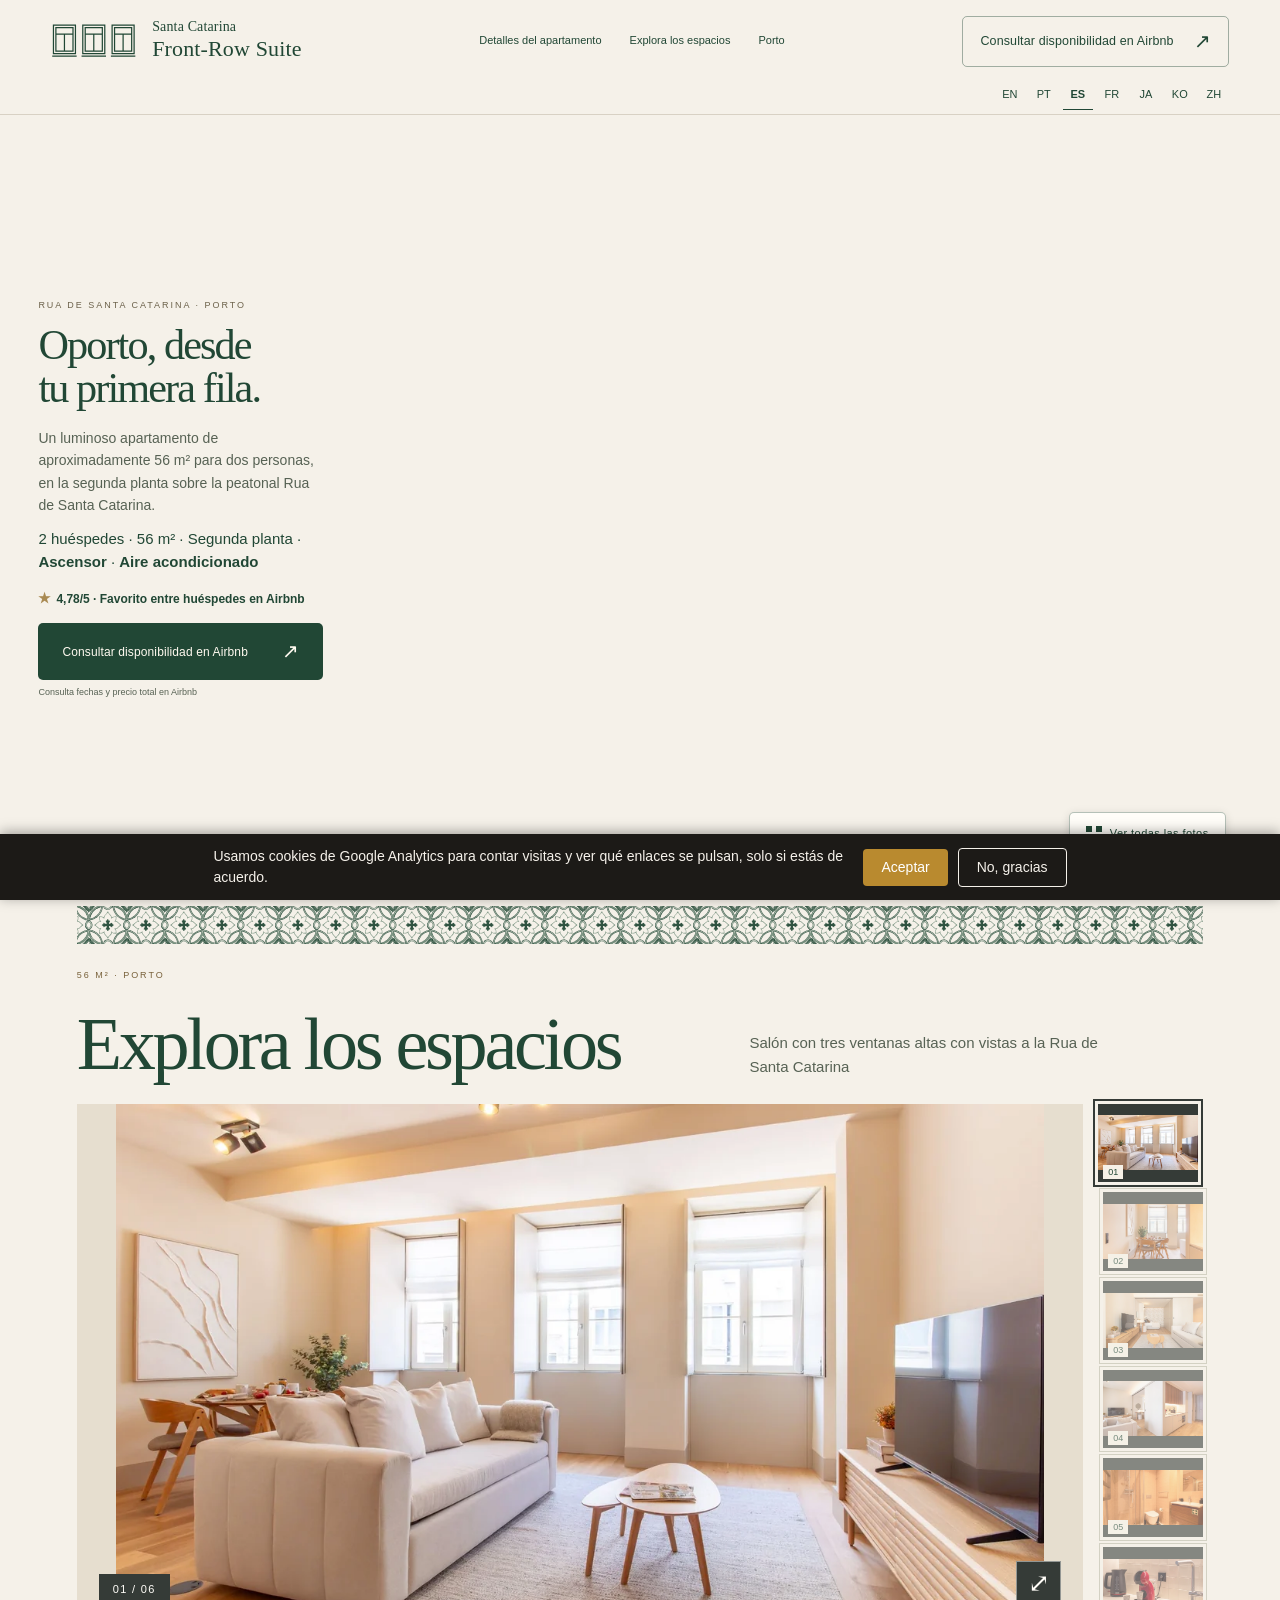
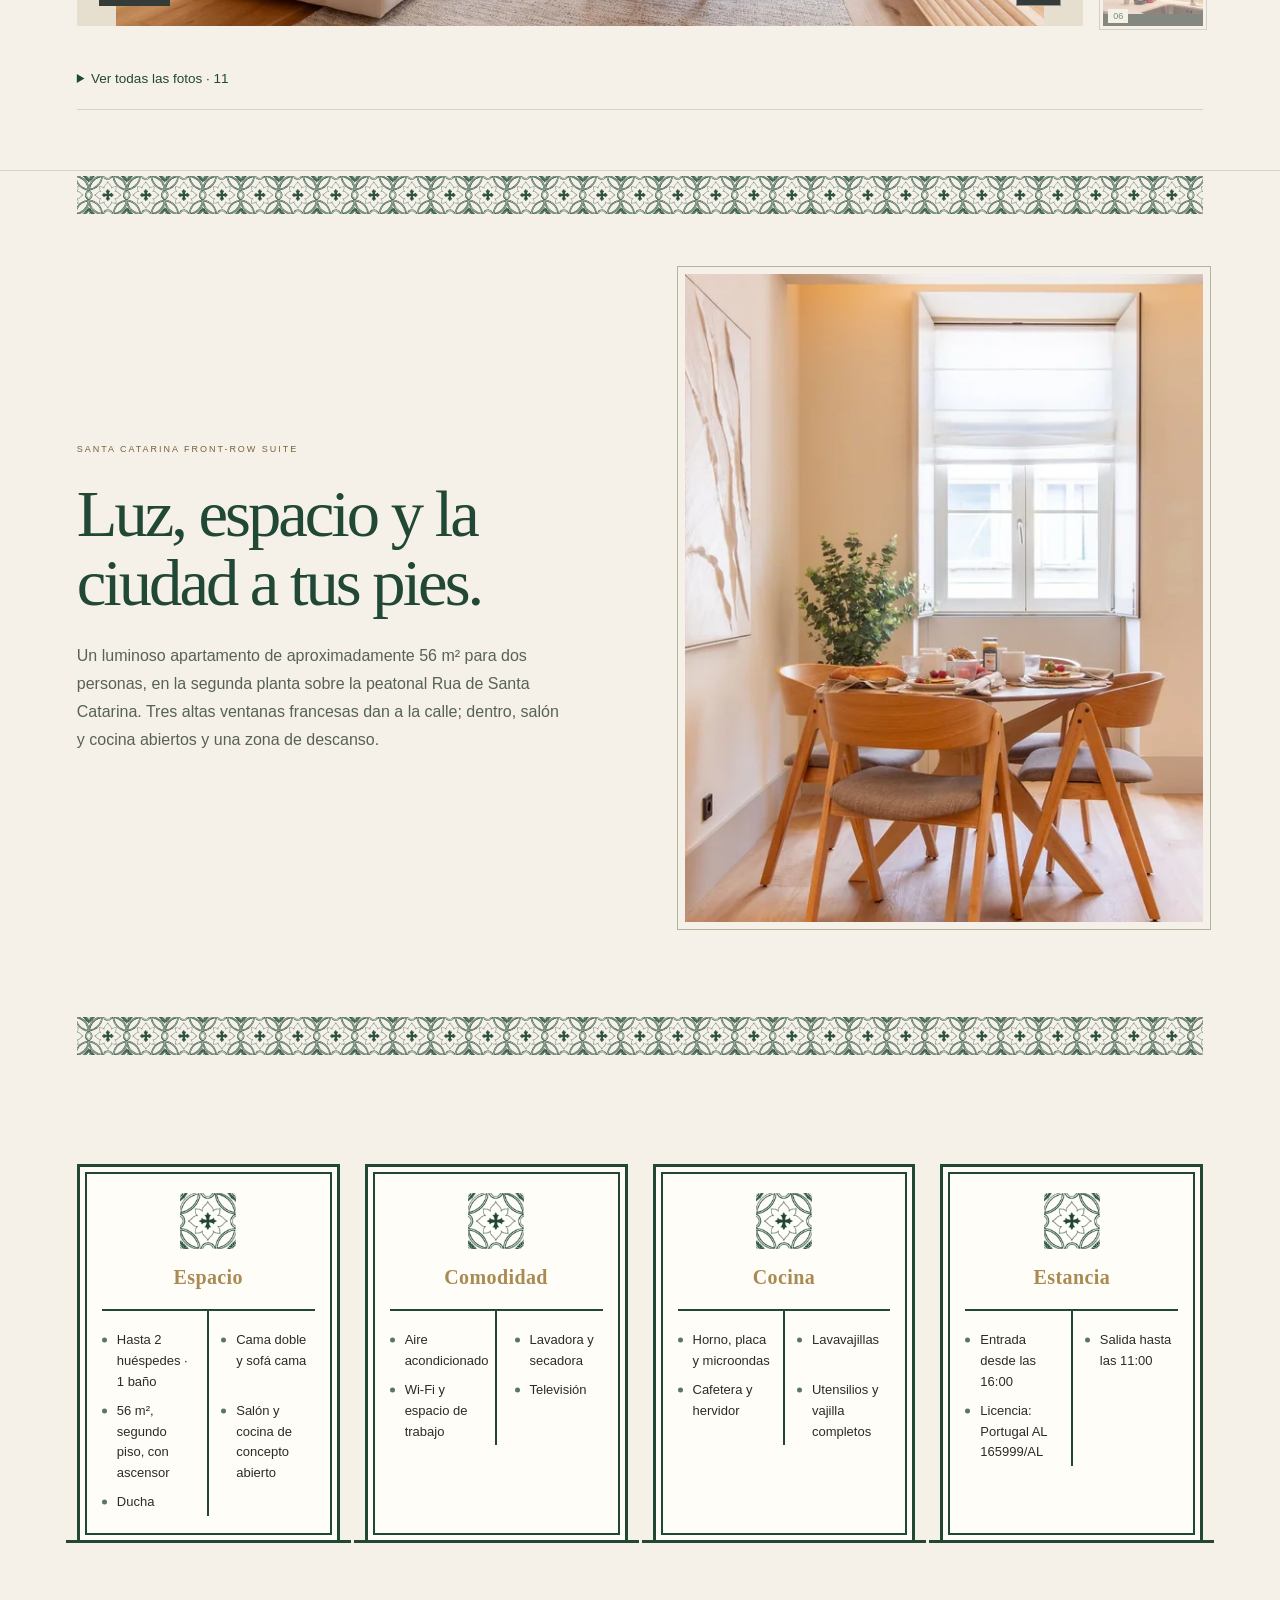
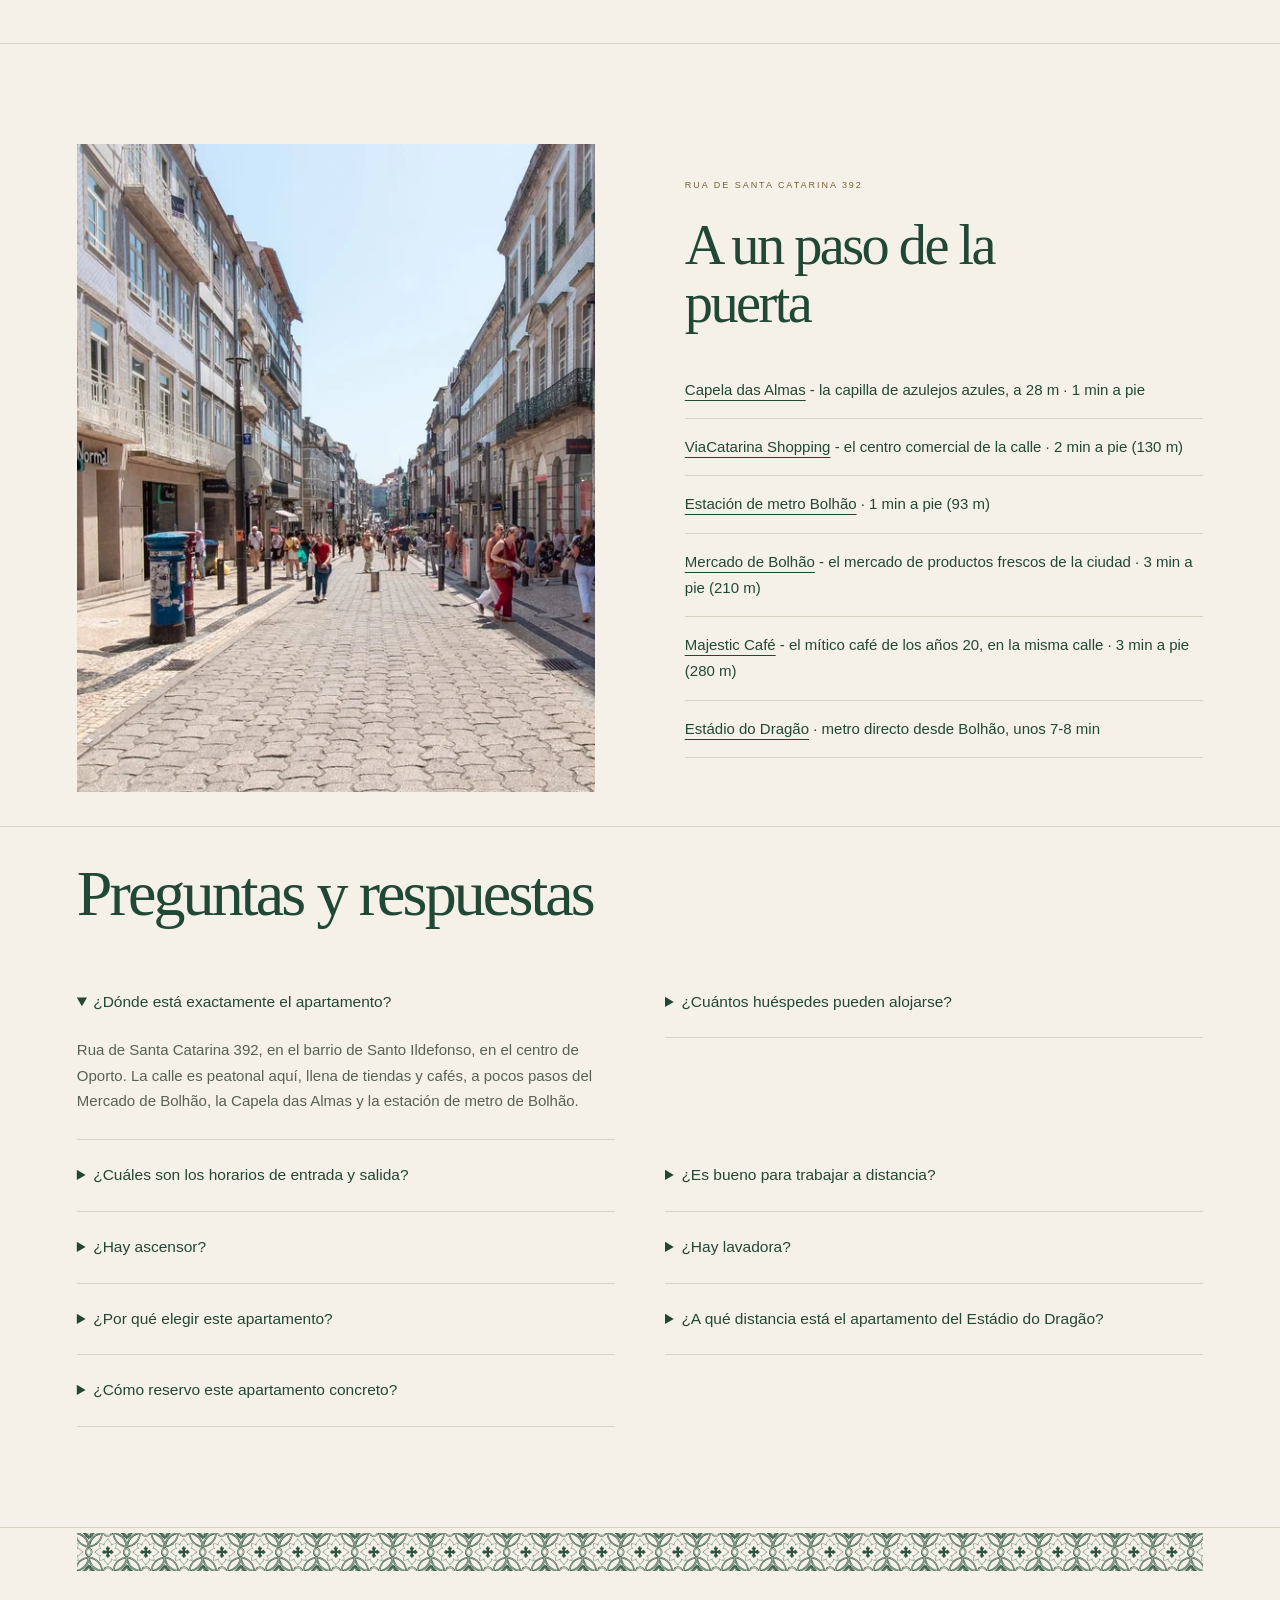
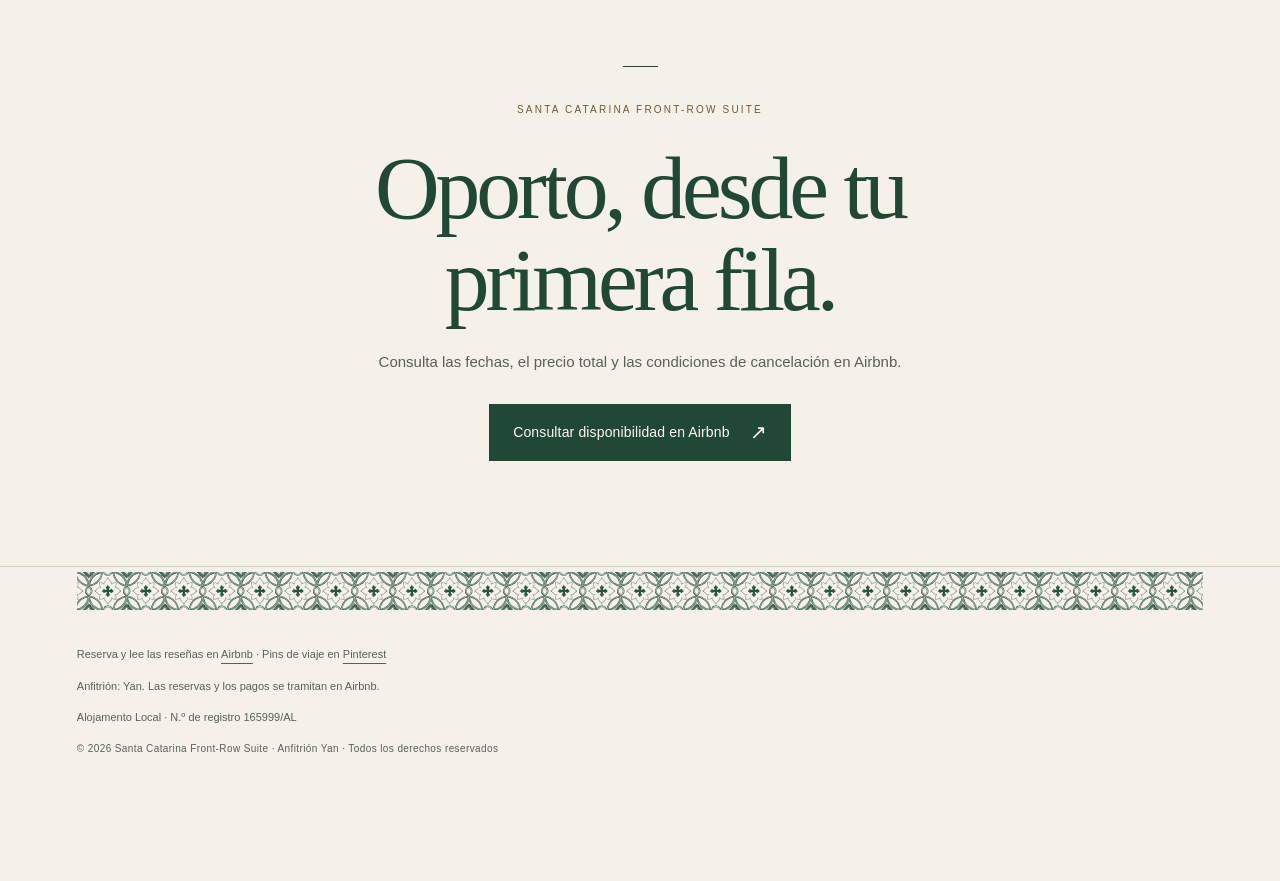
==== es/index.html @ 86abb348 "Update index.html" ====
<!DOCTYPE html>

<html lang="es">
<head>
<script src="/assets/consent-ga.js" defer></script>
<meta charset="utf-8"/>
<meta content="width=device-width, initial-scale=1" name="viewport"/>
<title>Santa Catarina Front-Row Suite | Apartamento en Rua de Santa Catarina, Oporto</title>
<meta content="Luminoso apartamento de 56 m² en plena Rua de Santa Catarina, la calle comercial peatonal de Oporto. 2 huéspedes, 1 cama doble, 1 baño, ascensor, lavadora y secadora, wifi, espacio de trabajo. Licencia AL 165999/AL. Reserva en Airbnb." name="description"/>
<link href="https://frontrowporto.com/es/" rel="canonical"/>
<link href="https://frontrowporto.com/" hreflang="en" rel="alternate"/>
<link href="https://frontrowporto.com/pt/" hreflang="pt" rel="alternate"/>
<link href="https://frontrowporto.com/ja/" hreflang="ja" rel="alternate"/>
<link href="https://frontrowporto.com/ko/" hreflang="ko" rel="alternate"/>
<link href="https://frontrowporto.com/zh-cn/" hreflang="zh-Hans" rel="alternate"/>
<link href="https://frontrowporto.com/es/" hreflang="es" rel="alternate"/>
<link href="https://frontrowporto.com/fr/" hreflang="fr" rel="alternate"/>
<link href="https://frontrowporto.com/" hreflang="x-default" rel="alternate"/>
<meta content="Santa Catarina Front-Row Suite, Oporto" property="og:title"/>
<meta content="Un luminoso apartamento de aproximadamente 56 m² para dos personas, en la segunda planta sobre la peatonal Rua de Santa Catarina." property="og:description"/>
<meta content="website" property="og:type"/>
<meta content="https://frontrowporto.com/es/" property="og:url"/>
<meta content="https://frontrowporto.com/images/16-living-windows.jpg" property="og:image"/>
<script type="application/ld+json">
{
  "@context": "https://schema.org",
  "@graph": [
    {
      "@type": "WebSite",
      "@id": "https://frontrowporto.com/#website",
      "url": "https://frontrowporto.com/",
      "name": "Santa Catarina Front-Row Suite"
    },
    {
      "@type": "WebPage",
      "@id": "https://frontrowporto.com/es/#webpage",
      "url": "https://frontrowporto.com/es/",
      "name": "Santa Catarina Front-Row Suite | Apartamento en Rua de Santa Catarina, Oporto",
      "inLanguage": "es",
      "isPartOf": {
        "@id": "https://frontrowporto.com/#website"
      },
      "mainEntity": {
        "@id": "https://frontrowporto.com/#rental"
      }
    },
    {
      "@type": "VacationRental",
      "identifier": "scfrs-001",
      "name": "Santa Catarina Front-Row Suite",
      "image": [
        "https://frontrowporto.com/images/16-living-windows.jpg",
        "https://frontrowporto.com/images/17-bed-area.jpg",
        "https://frontrowporto.com/images/18-bathroom-shower.jpg",
        "https://frontrowporto.com/images/19-open-kitchen.jpg",
        "https://frontrowporto.com/images/20-kitchen-coffee.jpg",
        "https://frontrowporto.com/images/21-dining-area.jpg",
        "https://frontrowporto.com/images/22-living-sofa-tv.jpg",
        "https://frontrowporto.com/images/23-dining-windows.jpg",
        "https://frontrowporto.com/images/24-pedestrian-street.jpg",
        "https://frontrowporto.com/images/25-street-entrance.jpg"
      ],
      "geo": {
        "@type": "GeoCoordinates",
        "latitude": 41.1496147,
        "longitude": -8.6057736
      },
      "checkinTime": "16:00",
      "checkoutTime": "11:00",
      "@id": "https://frontrowporto.com/#rental",
      "url": "https://frontrowporto.com/",
      "description": "Un luminoso apartamento de aproximadamente 56 m² para dos personas, en la segunda planta sobre la peatonal Rua de Santa Catarina. Tres altas ventanas francesas dan a la calle; dentro, salón y cocina abiertos y una zona de descanso.",
      "address": {
        "@type": "PostalAddress",
        "streetAddress": "Rua de Santa Catarina 392, 2 Frt Esq",
        "addressLocality": "Porto",
        "addressCountry": "PT"
      },
      "sameAs": [
        "https://www.airbnb.com/rooms/1455066495407495959"
      ],
      "containsPlace": {
        "@type": [
          "Accommodation",
          "Apartment"
        ],
        "@id": "https://frontrowporto.com/#apartment",
        "name": "Santa Catarina Front-Row Suite",
        "occupancy": {
          "@type": "QuantitativeValue",
          "value": 2,
          "maxValue": 2
        },
        "floorSize": {
          "@type": "QuantitativeValue",
          "value": 56,
          "unitCode": "MTK"
        },
        "floorLevel": "2",
        "numberOfBathroomsTotal": 1,
        "bed": [
          {
            "@type": "BedDetails",
            "typeOfBed": "Double",
            "numberOfBeds": 1
          },
          {
            "@type": "BedDetails",
            "typeOfBed": "Sofa bed",
            "numberOfBeds": 1
          }
        ],
        "amenityFeature": [
          {
            "@type": "LocationFeatureSpecification",
            "name": "wifi",
            "value": true
          },
          {
            "@type": "LocationFeatureSpecification",
            "name": "ac",
            "value": true
          },
          {
            "@type": "LocationFeatureSpecification",
            "name": "tv",
            "value": true
          },
          {
            "@type": "LocationFeatureSpecification",
            "name": "elevator",
            "value": true
          },
          {
            "@type": "LocationFeatureSpecification",
            "name": "kitchen",
            "value": true
          },
          {
            "@type": "LocationFeatureSpecification",
            "name": "licenseNum",
            "value": "Portugal AL: 165999/AL"
          },
          {
            "@type": "LocationFeatureSpecification",
            "name": "washerDryer",
            "value": true
          }
        ]
      }
    },
    {
      "@type": "FAQPage",
      "@id": "https://frontrowporto.com/es/#faq",
      "inLanguage": "es",
      "mainEntity": [
        {
          "@type": "Question",
          "name": "¿Cuántos huéspedes pueden alojarse?",
          "acceptedAnswer": {
            "@type": "Answer",
            "text": "Una cama doble y un sofá cama ofrecen opciones flexibles para dos huéspedes, incluidos amigos que prefieren dormir en camas separadas. Ocupación máxima: 2 huéspedes."
          }
        },
        {
          "@type": "Question",
          "name": "¿Cuáles son los horarios de entrada y salida?",
          "acceptedAnswer": {
            "@type": "Answer",
            "text": "La entrada es desde las 16:00 y la salida hasta las 11:00. Los detalles y cualquier flexibilidad se confirman con cada reserva en Airbnb."
          }
        },
        {
          "@type": "Question",
          "name": "¿Es bueno para trabajar a distancia?",
          "acceptedAnswer": {
            "@type": "Answer",
            "text": "Sí. Hay Wi-Fi y un espacio de trabajo, y el salón recibe luz natural a través de tres ventanas altas."
          }
        },
        {
          "@type": "Question",
          "name": "¿Hay ascensor?",
          "acceptedAnswer": {
            "@type": "Answer",
            "text": "Sí. El apartamento está en la segunda planta y el edificio tiene ascensor. Consulta en Airbnb si hay escalones en la entrada o si tienes necesidades específicas de acceso."
          }
        },
        {
          "@type": "Question",
          "name": "¿Hay lavadora?",
          "acceptedAnswer": {
            "@type": "Answer",
            "text": "Sí, hay lavadora y secadora dentro del apartamento, lo que facilita las estancias largas."
          }
        },
        {
          "@type": "Question",
          "name": "¿Por qué elegir este apartamento?",
          "acceptedAnswer": {
            "@type": "Answer",
            "text": "Tres altas ventanas francesas dan a Rua de Santa Catarina desde la segunda planta. Unos 56 m², luz natural y un salón abierto ofrecen a dos huéspedes una base acogedora en el centro de Oporto."
          }
        },
        {
          "@type": "Question",
          "name": "¿A qué distancia está el apartamento del Estádio do Dragão?",
          "acceptedAnswer": {
            "@type": "Answer",
            "text": "La estación de metro de Bolhão está a un minuto a pie del apartamento. Desde allí, un metro directo al Estádio do Dragão tarda unos 7 a 8 minutos, sin trasbordos. El estadio es la casa del FC Porto, ha acogido a la selección de Portugal y es sede del Mundial de la FIFA 2030. Una base cómoda para quien visita Oporto para ver un partido."
          }
        },
        {
          "@type": "Question",
          "name": "¿Cómo reservo este apartamento concreto?",
          "acceptedAnswer": {
            "@type": "Answer",
            "text": "Usa el botón Airbnb para abrir el anuncio 1455066495407495959, Santa Catarina Front-Row Suite. Airbnb muestra fechas disponibles, precios totales y condiciones de reserva y cancelación."
          }
        }
      ]
    }
  ]
}
</script>
<meta content="max-image-preview:large" name="robots"/><meta content="#442b36" name="theme-color"/><meta content="Santa Catarina Front-Row Suite" property="og:site_name"/><meta content="1200" property="og:image:width"/><meta content="675" property="og:image:height"/><meta content="Salón con tres ventanas altas con vistas a la Rua de Santa Catarina" property="og:image:alt"/><link href="../assets/favicon.svg" rel="icon" type="image/svg+xml"/><link href="../assets/common.css" rel="stylesheet"/><link href="../assets/theme.css" rel="stylesheet"/><script defer="True" src="../assets/main.js"></script><link href="../assets/icon-32.png" rel="icon" sizes="32x32" type="image/png"/><link href="../assets/icon-180.png" rel="apple-touch-icon"/><link href="../assets/icon-16.png" rel="icon" sizes="16x16" type="image/png"/></head>
<body class="aplus jewel"><a class="skip" href="#main">Saltar al contenido</a><header class="site-header"><a class="brand" href="#main"><span aria-hidden="true" class="window-mark"><svg fill="none" viewBox="0 0 216 88" xmlns="http://www.w3.org/2000/svg"><path d="M6 5h54v70h-54z M12 11h42v58h-42z M12 27h42 M33 27v42 M3 81h60 M78 5h54v70h-54z M84 11h42v58h-42z M84 27h42 M105 27v42 M75 81h60 M150 5h54v70h-54z M156 11h42v58h-42z M156 27h42 M177 27v42 M147 81h60" stroke="currentColor" stroke-linejoin="miter" stroke-width="3"></path></svg></span><span>Santa Catarina<br/><b>Front-Row Suite</b></span></a><nav aria-label="Explorar" class="top-links"><a href="#apartment">Detalles del apartamento</a><a href="#spaces">Explora los espacios</a><a href="#neighbourhood">Porto</a></nav><a class="cta header-book" data-booking="header" href="https://www.airbnb.com/rooms/1455066495407495959" rel="noopener">Consultar disponibilidad en Airbnb<span aria-hidden="true">↗</span></a></header><nav aria-label="Languages" class="languages"><a href="../index.html" lang="en">EN</a><a href="../pt/index.html" lang="pt">PT</a><a aria-current="page" href="../es/index.html" lang="es">ES</a><a href="../fr/index.html" lang="fr">FR</a><a href="../ja/index.html" lang="ja">JA</a><a href="../ko/index.html" lang="ko">KO</a><a href="../zh-cn/index.html" lang="zh-Hans">ZH</a></nav><main id="main"><section class="hero cinematic"><div class="hero-copy"><div class="hero-introduction"><p class="eyebrow">RUA DE SANTA CATARINA · PORTO</p><h1><span class="headline-part" style="--step:0">Oporto, desde</span> <span class="headline-part" style="--step:1">tu primera fila.</span></h1></div><div class="hero-summary"><p class="hero-lede">Un luminoso apartamento de aproximadamente 56 m² para dos personas, en la segunda planta sobre la peatonal Rua de Santa Catarina.</p><p class="hero-facts">2 huéspedes · 56 m² · Segunda planta · <strong>Ascensor</strong> · <strong>Aire acondicionado</strong></p><a class="hero-proof" data-booking="social-proof" href="https://www.airbnb.com/rooms/1455066495407495959" rel="noopener"><span aria-hidden="true">★</span> 4,78/5 · Favorito entre huéspedes en Airbnb</a><a class="cta" data-booking="hero" href="https://www.airbnb.com/rooms/1455066495407495959" rel="noopener">Consultar disponibilidad en Airbnb<span aria-hidden="true">↗</span></a><p class="booking-note">Consulta fechas y precio total en Airbnb</p></div></div><div class="hero-media"><picture class="hero-photo"><source media="(min-width:761px)" srcset="../images/16-living-windows-full.webp" type="image/webp"/><source sizes="(max-width:760px) 100vw, 80vw" srcset="../images/16-living-windows-640.webp 640w, ../images/16-living-windows-1200.webp 1200w, ../images/16-living-windows-1920.webp 1920w" type="image/webp"/><img alt="Salón con tres ventanas altas con vistas a la Rua de Santa Catarina" decoding="async" fetchpriority="high" height="1080" src="../images/16-living-windows.jpg" width="1920"/></picture><button class="hero-gallery" data-open-gallery="0">Ver todas las fotos</button><a class="scroll-cue" href="#spaces">Explorar ↓</a></div></section><div aria-hidden="true" class="ceramic-strip"></div><section class="section photo-section reveal" id="spaces"><div class="space-experience"><div><div class="section-heading"><p class="eyebrow">56 M² · PORTO</p><h2>Explora los espacios</h2></div><p aria-live="polite" class="space-caption">Un luminoso apartamento de aproximadamente 56 m² para dos personas, en la segunda planta sobre la peatonal Rua de Santa Catarina. Tres altas ventanas francesas dan a la calle; dentro, salón y cocina abiertos y una zona de descanso.</p></div><div class="explorer" id="explorer"><div class="stage"><picture class="hero-photo"><source media="(min-width:761px)" srcset="../images/16-living-windows-full.webp" type="image/webp"/><source sizes="(max-width:760px) 100vw, 80vw" srcset="../images/16-living-windows-640.webp 640w, ../images/16-living-windows-1200.webp 1200w, ../images/16-living-windows-1920.webp 1920w" type="image/webp"/><img alt="Salón con tres ventanas altas con vistas a la Rua de Santa Catarina" decoding="async" fetchpriority="high" height="1080" src="../images/16-living-windows.jpg" width="1920"/></picture><button aria-label="Ver todas las fotos" class="expand-photo" data-open-gallery="0">⤢</button><p aria-live="polite" class="stage-count">01 / 06</p></div><div aria-label="Explora los espacios" class="space-tabs" role="tablist"></div><noscript></noscript></div></div><details class="gallery-archive"><summary class="gallery-summary">Ver todas las fotos · 11</summary><div class="photo-grid"><button class="gallery-tile tile-0" data-open-gallery="0" title="Ver todas las fotos"><picture class=""><source sizes="(max-width:760px) 100vw, 80vw" srcset="../images/16-living-windows-640.webp 640w, ../images/16-living-windows-1200.webp 1200w, ../images/16-living-windows-1920.webp 1920w" type="image/webp"/><img alt="Salón con tres ventanas altas con vistas a la Rua de Santa Catarina" decoding="async" height="1080" loading="lazy" src="../images/16-living-windows.jpg" width="1920"/></picture><span aria-hidden="true">01 / 11 ↗</span></button><button class="gallery-tile tile-1" data-open-gallery="1" title="Ver todas las fotos"><picture class=""><source sizes="(max-width:760px) 100vw, 80vw" srcset="../images/23-dining-windows-640.webp 640w, ../images/23-dining-windows-1200.webp 1200w, ../images/23-dining-windows-1920.webp 1920w" type="image/webp"/><img alt="Comedor con ventanas a la calle" decoding="async" height="1080" loading="lazy" src="../images/23-dining-windows.jpg" width="1920"/></picture><span aria-hidden="true">02 / 11 ↗</span></button><button class="gallery-tile tile-2" data-open-gallery="2" title="Ver todas las fotos"><picture class=""><source sizes="(max-width:760px) 100vw, 80vw" srcset="../images/17-bed-area-640.webp 640w, ../images/17-bed-area-1200.webp 1200w, ../images/17-bed-area-1920.webp 1920w" type="image/webp"/><img alt="Vista desde el salón hacia la zona de descanso con cama doble." decoding="async" height="1080" loading="lazy" src="../images/17-bed-area.jpg" width="1920"/></picture><span aria-hidden="true">03 / 11 ↗</span></button><button class="gallery-tile tile-3" data-open-gallery="3" title="Ver todas las fotos"><picture class=""><source sizes="(max-width:760px) 100vw, 80vw" srcset="../images/19-open-kitchen-640.webp 640w, ../images/19-open-kitchen-1200.webp 1200w, ../images/19-open-kitchen-1920.webp 1920w" type="image/webp"/><img alt="Cocina y salón de concepto abierto" decoding="async" height="1080" loading="lazy" src="../images/19-open-kitchen.jpg" width="1920"/></picture><span aria-hidden="true">04 / 11 ↗</span></button><button class="gallery-tile tile-4" data-open-gallery="4" title="Ver todas las fotos"><picture class=""><source sizes="(max-width:760px) 100vw, 80vw" srcset="../images/18-bathroom-shower-640.webp 640w, ../images/18-bathroom-shower-1200.webp 1200w, ../images/18-bathroom-shower-1920.webp 1920w" type="image/webp"/><img alt="Baño con ducha" decoding="async" height="1080" loading="lazy" src="../images/18-bathroom-shower.jpg" width="1920"/></picture><span aria-hidden="true">05 / 11 ↗</span></button><button class="gallery-tile tile-5" data-open-gallery="5" title="Ver todas las fotos"><picture class=""><source sizes="(max-width:760px) 100vw, 80vw" srcset="../images/20-kitchen-coffee-640.webp 640w, ../images/20-kitchen-coffee-1200.webp 1200w, ../images/20-kitchen-coffee-1920.webp 1920w" type="image/webp"/><img alt="Rincón de café con cafetera y hervidor" decoding="async" height="1080" loading="lazy" src="../images/20-kitchen-coffee.jpg" width="1920"/></picture><span aria-hidden="true">06 / 11 ↗</span></button><button class="gallery-tile tile-6" data-open-gallery="6" title="Ver todas las fotos"><picture class=""><source sizes="(max-width:760px) 100vw, 80vw" srcset="../images/21-dining-area-640.webp 640w, ../images/21-dining-area-1200.webp 1200w, ../images/21-dining-area-1920.webp 1920w" type="image/webp"/><img alt="Mesa de comedor junto a la ventana" decoding="async" height="1080" loading="lazy" src="../images/21-dining-area.jpg" width="1920"/></picture><span aria-hidden="true">07 / 11 ↗</span></button><button class="gallery-tile tile-7" data-open-gallery="7" title="Ver todas las fotos"><picture class=""><source sizes="(max-width:760px) 100vw, 80vw" srcset="../images/22-living-sofa-tv-640.webp 640w, ../images/22-living-sofa-tv-1200.webp 1200w, ../images/22-living-sofa-tv-1920.webp 1920w" type="image/webp"/><img alt="Sofá y televisión en el salón" decoding="async" height="1080" loading="lazy" src="../images/22-living-sofa-tv.jpg" width="1920"/></picture><span aria-hidden="true">08 / 11 ↗</span></button><button class="gallery-tile tile-8" data-open-gallery="8" title="Ver todas las fotos"><picture class=""><source sizes="(max-width:760px) 100vw, 80vw" srcset="../images/24-pedestrian-street-640.webp 640w, ../images/24-pedestrian-street-1200.webp 1200w, ../images/24-pedestrian-street-1920.webp 1920w" type="image/webp"/><img alt="Rua de Santa Catarina peatonal frente al edificio" decoding="async" height="1080" loading="lazy" src="../images/24-pedestrian-street.jpg" width="1920"/></picture><span aria-hidden="true">09 / 11 ↗</span></button><button class="gallery-tile tile-9" data-open-gallery="9" title="Ver todas las fotos"><picture class=""><source sizes="(max-width:760px) 100vw, 80vw" srcset="../images/25-street-entrance-640.webp 640w, ../images/25-street-entrance-1200.webp 1200w, ../images/25-street-entrance-1920.webp 1920w" type="image/webp"/><img alt="Entrada del edificio en Rua de Santa Catarina" decoding="async" height="1080" loading="lazy" src="../images/25-street-entrance.jpg" width="1920"/></picture><span aria-hidden="true">10 / 11 ↗</span></button><button class="gallery-tile tile-10" data-open-gallery="10" title="Ver todas las fotos"><picture class=""><source sizes="(max-width:760px) 100vw, 80vw" srcset="../images/26-kitchen-dining-640.webp 640w, ../images/26-kitchen-dining-1200.webp 1200w, ../images/26-kitchen-dining-1920.webp 1920w" type="image/webp"/><img alt="Cocina abierta con zona de comedor" decoding="async" height="1080" loading="lazy" src="../images/26-kitchen-dining.jpg" width="1920"/></picture><span aria-hidden="true">11 / 11 ↗</span></button></div></details></section><div aria-hidden="true" class="ceramic-strip"></div><section class="section story reveal" id="apartment"><div class="section-intro"><p class="eyebrow">SANTA CATARINA FRONT-ROW SUITE</p><h2>Luz, espacio y la ciudad a tus pies.</h2><p>Un luminoso apartamento de aproximadamente 56 m² para dos personas, en la segunda planta sobre la peatonal Rua de Santa Catarina. Tres altas ventanas francesas dan a la calle; dentro, salón y cocina abiertos y una zona de descanso.</p></div><div class="story-image"><picture class=""><source sizes="(max-width:760px) 100vw, 80vw" srcset="../images/23-dining-windows-640.webp 640w, ../images/23-dining-windows-1200.webp 1200w, ../images/23-dining-windows-1920.webp 1920w" type="image/webp"/><img alt="Comedor con ventanas a la calle" decoding="async" height="1080" loading="lazy" src="../images/23-dining-windows.jpg" width="1920"/></picture></div><div aria-hidden="true" class="ceramic-strip"></div><div class="amenities"><div class="cols">
<div class="card"><h3>Espacio</h3><ul><li>Hasta 2 huéspedes · 1 baño</li><li>Cama doble y sofá cama</li><li>56 m², segundo piso, con ascensor</li><li>Salón y cocina de concepto abierto</li><li>Ducha</li></ul></div>
<div class="card"><h3>Comodidad</h3><ul><li>Aire acondicionado</li><li>Lavadora y secadora</li><li>Wi-Fi y espacio de trabajo</li><li>Televisión</li></ul></div>
<div class="card"><h3>Cocina</h3><ul><li>Horno, placa y microondas</li><li>Lavavajillas</li><li>Cafetera y hervidor</li><li>Utensilios y vajilla completos</li></ul></div>
<div class="card"><h3>Estancia</h3><ul><li>Entrada desde las 16:00</li><li>Salida hasta las 11:00</li><li>Licencia: Portugal AL 165999/AL</li></ul></div>
</div></div></section><section class="section location reveal" id="neighbourhood"><div class="location-visual"><picture class=""><source sizes="(max-width:760px) 100vw, 80vw" srcset="../images/24-pedestrian-street-640.webp 640w, ../images/24-pedestrian-street-1200.webp 1200w, ../images/24-pedestrian-street-1920.webp 1920w" type="image/webp"/><img alt="Rua de Santa Catarina peatonal frente al edificio" decoding="async" height="1080" loading="lazy" src="../images/24-pedestrian-street.jpg" width="1920"/></picture></div><div class="location-copy"><p class="eyebrow">RUA DE SANTA CATARINA 392</p><h2>A un paso de la puerta</h2><div class="near">
<p><a href="https://maps.app.goo.gl/hY1isak9ZaEqeWXXA" rel="noopener">Capela das Almas</a> - la capilla de azulejos azules, a 28 m · 1 min a pie</p>
<p><a href="https://maps.app.goo.gl/fqNXAoGM25nufwLj7" rel="noopener">ViaCatarina Shopping</a> - el centro comercial de la calle · 2 min a pie (130 m)</p>
<p><a href="https://maps.app.goo.gl/WmuZivPvdRuzqKs18" rel="noopener">Estación de metro Bolhão</a> · 1 min a pie (93 m)</p>
<p><a href="https://maps.app.goo.gl/CtZPgoXBhQ2FH2Q48" rel="noopener">Mercado de Bolhão</a> - el mercado de productos frescos de la ciudad · 3 min a pie (210 m)</p>
<p><a href="https://maps.app.goo.gl/dxZPnbV4CiZjx5Y49" rel="noopener">Majestic Café</a> - el mítico café de los años 20, en la misma calle · 3 min a pie (280 m)</p>
<p><a href="https://www.google.com/maps/search/?api=1&amp;query=Est%C3%A1dio+do+Drag%C3%A3o" rel="noopener">Estádio do Dragão</a> · metro directo desde Bolhão, unos 7-8 min</p>
</div></div></section><section class="section questions reveal"><h2>Preguntas y respuestas</h2><div class="faq">
<details open=""><summary>¿Dónde está exactamente el apartamento?</summary><p>Rua de Santa Catarina 392, en el barrio de Santo Ildefonso, en el centro de Oporto. La calle es peatonal aquí, llena de tiendas y cafés, a pocos pasos del Mercado de Bolhão, la Capela das Almas y la estación de metro de Bolhão.</p></details>
<details><summary>¿Cuántos huéspedes pueden alojarse?</summary><p>Una cama doble y un sofá cama ofrecen opciones flexibles para dos huéspedes, incluidos amigos que prefieren dormir en camas separadas. Ocupación máxima: 2 huéspedes.</p></details>
<details><summary>¿Cuáles son los horarios de entrada y salida?</summary><p>La entrada es desde las 16:00 y la salida hasta las 11:00. Los detalles y cualquier flexibilidad se confirman con cada reserva en Airbnb.</p></details>
<details><summary>¿Es bueno para trabajar a distancia?</summary><p>Sí. Hay Wi-Fi y un espacio de trabajo, y el salón recibe luz natural a través de tres ventanas altas.</p></details>
<details><summary>¿Hay ascensor?</summary><p>Sí. El apartamento está en la segunda planta y el edificio tiene ascensor. Consulta en Airbnb si hay escalones en la entrada o si tienes necesidades específicas de acceso.</p></details>
<details><summary>¿Hay lavadora?</summary><p>Sí, hay lavadora y secadora dentro del apartamento, lo que facilita las estancias largas.</p></details>
<details><summary>¿Por qué elegir este apartamento?</summary><p>Tres altas ventanas francesas dan a Rua de Santa Catarina desde la segunda planta. Unos 56 m², luz natural y un salón abierto ofrecen a dos huéspedes una base acogedora en el centro de Oporto.</p></details>
<details><summary>¿A qué distancia está el apartamento del Estádio do Dragão?</summary><p>La estación de metro de Bolhão está a un minuto a pie del apartamento. Desde allí, un metro directo al Estádio do Dragão tarda unos 7 a 8 minutos, sin trasbordos. El estadio es la casa del FC Porto, ha acogido a la selección de Portugal y es sede del Mundial de la FIFA 2030. Una base cómoda para quien visita Oporto para ver un partido.</p></details>
<details><summary>¿Cómo reservo este apartamento concreto?</summary><p>Usa el botón Airbnb para abrir el anuncio 1455066495407495959, Santa Catarina Front-Row Suite. Airbnb muestra fechas disponibles, precios totales y condiciones de reserva y cancelación.</p></details></div></section><div aria-hidden="true" class="ceramic-strip"></div><section class="closing reveal"><p class="eyebrow">SANTA CATARINA FRONT-ROW SUITE</p><h2>Oporto, desde tu primera fila.</h2><p>Consulta las fechas, el precio total y las condiciones de cancelación en Airbnb.</p><a class="cta" data-booking="closing" href="https://www.airbnb.com/rooms/1455066495407495959" rel="noopener">Consultar disponibilidad en Airbnb<span aria-hidden="true">↗</span></a></section><div aria-hidden="true" class="ceramic-strip"></div></main><footer>
<p>Reserva y lee las reseñas en <a data-placement="footer" href="https://www.airbnb.com/rooms/1455066495407495959" rel="noopener">Airbnb</a> · Pins de viaje en <a href="https://pt.pinterest.com/scfrontrowporto/" rel="noopener">Pinterest</a></p>
<p>Anfitrión: Yan. Las reservas y los pagos se tramitan en Airbnb.</p>
<p class="al-registration">Alojamento Local · N.º de registro 165999/AL</p><p class="rights">© 2026 Santa Catarina Front-Row Suite · Anfitrión Yan · Todos los derechos reservados</p></footer><div aria-label="Consultar disponibilidad en Airbnb" class="mobile-book" role="region"><span aria-hidden="true" class="window-mark bar-mark"><svg fill="none" viewBox="0 0 216 88" xmlns="http://www.w3.org/2000/svg"><path d="M6 5h54v70h-54z M12 11h42v58h-42z M12 27h42 M33 27v42 M3 81h60 M78 5h54v70h-54z M84 11h42v58h-42z M84 27h42 M105 27v42 M75 81h60 M150 5h54v70h-54z M156 11h42v58h-42z M156 27h42 M177 27v42 M147 81h60" stroke="currentColor" stroke-linejoin="miter" stroke-width="3"></path></svg></span><span>Santa Catarina<br/><b>Front-Row Suite</b></span><a class="cta" data-booking="mobile" href="https://www.airbnb.com/rooms/1455066495407495959" rel="noopener">Consultar disponibilidad en Airbnb<span aria-hidden="true">↗</span></a></div><dialog aria-label="Ver todas las fotos" class="lightbox"><div class="lightbox-bar"><span aria-live="polite" class="photo-counter"></span><button aria-label="Cerrar galería" class="close-gallery">×</button></div><img alt="" class="lightbox-img"/><div class="lightbox-bottom"><button aria-label="Foto anterior" class="prev">←</button><p class="photo-caption"></p><button aria-label="Foto siguiente" class="next">→</button></div></dialog><script id="gallery-data" type="application/json">[{"src": "../images/16-living-windows-1200.webp", "alt": "Salón con tres ventanas altas con vistas a la Rua de Santa Catarina", "thumb": "../images/16-living-windows-640.webp"}, {"src": "../images/23-dining-windows-1200.webp", "alt": "Comedor con ventanas a la calle", "thumb": "../images/23-dining-windows-640.webp"}, {"src": "../images/17-bed-area-1200.webp", "alt": "Vista desde el salón hacia la zona de descanso con cama doble.", "thumb": "../images/17-bed-area-640.webp"}, {"src": "../images/19-open-kitchen-1200.webp", "alt": "Cocina y salón de concepto abierto", "thumb": "../images/19-open-kitchen-640.webp"}, {"src": "../images/18-bathroom-shower-1200.webp", "alt": "Baño con ducha", "thumb": "../images/18-bathroom-shower-640.webp"}, {"src": "../images/20-kitchen-coffee-1200.webp", "alt": "Rincón de café con cafetera y hervidor", "thumb": "../images/20-kitchen-coffee-640.webp"}, {"src": "../images/21-dining-area-1200.webp", "alt": "Mesa de comedor junto a la ventana", "thumb": "../images/21-dining-area-640.webp"}, {"src": "../images/22-living-sofa-tv-1200.webp", "alt": "Sofá y televisión en el salón", "thumb": "../images/22-living-sofa-tv-640.webp"}, {"src": "../images/24-pedestrian-street-1200.webp", "alt": "Rua de Santa Catarina peatonal frente al edificio", "thumb": "../images/24-pedestrian-street-640.webp"}, {"src": "../images/25-street-entrance-1200.webp", "alt": "Entrada del edificio en Rua de Santa Catarina", "thumb": "../images/25-street-entrance-640.webp"}, {"src": "../images/26-kitchen-dining-full.webp", "alt": "Cocina abierta con zona de comedor", "thumb": "../images/26-kitchen-dining-640.webp"}]</script>
</body>
</html>
---- assets/common.css ----
*{box-sizing:border-box}html{scroll-behavior:smooth;scroll-padding-top:100px}body{margin:0;font:16px/1.6 Arial,Helvetica,sans-serif;background:var(--bg);color:var(--ink);--bg:#f5f1e9;--ink:#292c28;--mut:#5c6058;--accent:#36483e;--line:#d8d8ce;--paper:#fffdf8}h1,h2,p,figure{margin:0}h1,h2{font-family:Georgia,'Times New Roman',serif;font-weight:400;line-height:1.03;letter-spacing:-.045em}h1{font-size:clamp(45px,6.8vw,108px)}h2{font-size:clamp(34px,4.4vw,68px)}a{color:inherit;text-underline-offset:5px}button{font:inherit;color:inherit;cursor:pointer}button,a{-webkit-tap-highlight-color:transparent}a:focus-visible,button:focus-visible,summary:focus-visible{outline:3px solid #bf641e;outline-offset:5px}button:disabled{cursor:default}img{display:block;width:100%;height:auto}picture{display:block}button img{transition:transform .6s ease}button:hover img{transform:scale(1.025)}.skip{position:absolute;left:10px;top:-200px;z-index:99;background:white;color:#222;padding:12px}.skip:focus{top:10px}.site-header{height:96px;display:flex;align-items:center;justify-content:space-between;gap:20px;padding:0 5vw;border-bottom:1px solid var(--line);position:relative;z-index:3}.brand{display:flex;align-items:center;gap:13px;text-decoration:none;font:15px/1.2 Georgia,serif;letter-spacing:.01em}.brand b{font-weight:400;font-size:20px}.window-mark{display:flex;gap:4px;height:34px}.window-mark i{display:block;width:9px;border:1px solid currentColor;border-radius:6px 6px 0 0;position:relative}.window-mark i:after{content:'';position:absolute;top:48%;left:0;right:0;border-top:1px solid currentColor}.top-links{display:flex;gap:25px;font-size:12px}.top-links a{text-decoration:none}.cta{display:inline-flex;align-items:center;justify-content:space-between;gap:20px;min-height:52px;padding:15px 24px;background:var(--accent);color:white;text-decoration:none;font-size:13px;line-height:1.35;border-radius:2px;font-weight:600;transition:background .2s,transform .2s}.cta:hover{transform:translateY(-2px);filter:brightness(1.1)}.cta span{font-size:20px}.header-book{min-height:44px;padding:11px 17px;font-size:11px}.languages{display:flex;justify-content:flex-end;gap:4px;padding:8px 5vw;font-size:10px}.languages a{min-width:32px;min-height:32px;padding:6px;text-align:center;text-decoration:none}.languages [aria-current=page]{border-bottom:1px solid currentColor;font-weight:700}.eyebrow{font-size:10px;letter-spacing:.22em;text-transform:uppercase;margin-bottom:24px}.hero-lede{font-size:15px;line-height:1.65;max-width:55ch;margin-top:25px;color:var(--mut)}.hero-facts{font-size:12px;margin:22px 0}.booking-note{font-size:10px;margin-top:10px;color:var(--mut)}.hero .cta{margin-top:4px}.trust{display:flex;justify-content:center;align-items:center;flex-wrap:wrap;gap:14px 45px;padding:24px 5vw;font-size:11px;border-bottom:1px solid var(--line)}.trust a{text-decoration:none}.trust span{letter-spacing:.03em}.section{margin:0 auto;padding:100px 6vw;max-width:1600px}.section-intro p:not(.eyebrow){margin-top:25px;max-width:55ch;color:var(--mut);font-size:15px}.story{display:grid;grid-template-columns:1fr 1fr;gap:65px;align-items:center}.story-image picture{overflow:hidden}.story-image img{aspect-ratio:1/1;object-fit:cover}.amenities{grid-column:1/-1}.cols{display:grid;grid-template-columns:repeat(4,minmax(0,1fr));gap:30px}.card{border-top:1px solid var(--line);padding-top:22px}.card h3{font-size:10px;letter-spacing:.16em;margin:0 0 15px;color:var(--accent)}ul{padding:0;margin:0;list-style:none}li{font-size:13px;padding:4px 0}.section-heading{margin-bottom:40px}.photo-grid{display:grid;grid-template-columns:repeat(3,minmax(0,1fr));gap:15px}.gallery-tile{position:relative;display:block;min-width:0;border:0;padding:0;background:none;overflow:hidden;text-align:left}.gallery-tile img{aspect-ratio:16/10;object-fit:cover}.gallery-tile span{position:absolute;bottom:12px;right:12px;border-radius:20px;background:rgba(20,25,20,.8);color:white;padding:4px 10px;font-size:10px}.gallery-tile:first-child{grid-column:span 2;grid-row:span 2}.gallery-tile:first-child img{aspect-ratio:16/10;height:100%;object-fit:cover}.location{display:grid;grid-template-columns:1fr 1fr;gap:60px;align-items:center}.location-visual img{aspect-ratio:4/5;object-fit:cover}.near{margin-top:30px}.near p{border-bottom:1px solid var(--line);padding:15px 0;font-size:13px}.near a{font-weight:600}.near .muted{font-size:11px;color:var(--mut);border:0}.questions h2{margin-bottom:35px}.faq{display:grid;grid-template-columns:1fr 1fr;gap:12px;align-items:start}.faq details{border-bottom:1px solid var(--line)}summary{cursor:pointer;padding:20px 8px;font-size:14px;font-weight:500}.faq p{font-size:13px;color:var(--mut);padding:0 8px 24px}.closing{text-align:center;padding:90px 6vw;background:var(--accent);color:#fff}.closing h2{max-width:20ch;margin:0 auto 22px}.closing p:not(.eyebrow){font-size:13px}.closing .cta{margin-top:30px;background:var(--paper);color:#252c28}footer{padding:35px 6vw;font-size:11px;color:var(--mut);border-top:1px solid var(--line)}footer p+p{margin-top:12px}.mobile-book{display:none}.lightbox{width:min(1200px,96vw);max-width:96vw;height:auto;max-height:96dvh;padding:15px;border:1px solid #888;background:#151916;color:white;overflow:auto}.lightbox::backdrop{background:rgba(0,0,0,.9)}.lightbox-bar,.lightbox-bottom{display:flex;align-items:center;justify-content:space-between;gap:20px}.lightbox-bar{padding-bottom:10px;font-size:12px}.lightbox button{border:1px solid #69756b;background:transparent;color:white;width:45px;height:45px;font-size:23px}.lightbox-img{max-height:72dvh;object-fit:contain}.lightbox-bottom{padding-top:10px}.photo-caption{font-size:12px;text-align:center}.photo-grid button{scroll-margin-top:100px}.reveal{transition:transform .8s ease,filter .8s ease}.reveal.in-view{animation:settle .8s both}@keyframes settle{from{transform:translateY(18px)}to{transform:translateY(0)}}.stage{position:relative}.expand-photo{position:absolute;bottom:20px;right:20px;border:1px solid white;background:rgba(15,30,26,.8);color:white;font-size:26px;width:48px;height:48px}.stage-count{position:absolute;bottom:24px;left:25px;color:white;background:#18372ce8;padding:5px 12px;font-size:12px}.space-tabs{display:flex;gap:8px;margin-top:12px;overflow:auto;padding-bottom:5px}.space-tab{flex:1;min-width:70px;border:1px solid var(--line);padding:4px;background:transparent}.space-tab img{height:62px;object-fit:cover}.space-tab[aria-selected=true]{border:2px solid var(--accent)}.scroll-cue{display:inline-block;font-size:11px;letter-spacing:.12em;text-decoration:none}.photo-section{background:var(--paper)}
@media(max-width:1050px){.top-links{display:none}.site-header{padding:0 24px}.cols{grid-template-columns:1fr 1fr}.section{padding:70px 5vw}.story,.location{gap:35px}}
@media(max-width:760px){html{scroll-padding-top:25px}body{padding-bottom:88px}.site-header{height:78px;padding:0 20px}.brand{font-size:12px}.brand b{font-size:17px}.window-mark{height:29px}.header-book{font-size:10px;padding:9px;gap:8px;max-width:155px}.languages{justify-content:center;padding:7px 10px}.hero-lede{font-size:14px}.hero-facts{font-size:11px;line-height:1.8}.trust{gap:12px;font-size:10px;text-align:center;padding:22px}.section{padding:60px 22px}.story,.location{grid-template-columns:1fr;gap:30px}.story-image img{aspect-ratio:4/3}.cols{gap:22px 18px}.card li{font-size:12px}.photo-grid{grid-template-columns:1fr 1fr;gap:10px}.gallery-tile:first-child{grid-column:span 2;grid-row:auto}.gallery-tile img{aspect-ratio:4/3}.location-visual img{aspect-ratio:4/3}.faq{grid-template-columns:1fr}.closing{padding:65px 22px}.closing h2{font-size:42px}.mobile-book{display:flex;position:fixed;left:0;bottom:0;right:0;z-index:15;padding:12px 16px calc(12px + env(safe-area-inset-bottom));background:var(--paper);color:#282d28;box-shadow:0 -4px 25px #0001;justify-content:space-between;align-items:center;gap:12px}.mobile-book>span{font:11px/1.4 Georgia,serif;min-width:87px}.mobile-book b{font-weight:400}.mobile-book .cta{min-height:48px;font-size:11px;padding:12px 15px;gap:12px;max-width:67%}footer{padding:28px 22px}.lightbox{padding:9px}.lightbox-img{max-height:65dvh}.photo-caption{font-size:10px}.eyebrow{font-size:9px}.space-tab img{height:48px}}
@media(prefers-reduced-motion:reduce){html{scroll-behavior:auto}*,*:before,*:after{animation:none!important;transition:none!important;transform:none!important}}
.mobile-book .bar-mark{min-width:0;width:44px;height:18px;flex:none}
.mobile-book>.bar-mark+span{margin-right:auto}
---- assets/theme.css ----
body{--bg:#f6f1e7;--paper:#f6f1e7;--ink:#214735;--accent:#214735;--mut:#576254;--line:#d5d0c2;background:var(--bg);color:var(--ink)}
.site-header{height:82px;padding:0 4vw;background:var(--bg);position:relative;border:0}.brand{font-size:13px}.brand b{font-size:20px}.window-mark{display:block;width:80px;height:36px;color:var(--ink)}.window-mark svg{width:100%;height:100%;display:block}.top-links{font-size:11px;gap:28px}.top-links a{position:relative;padding:7px 0}.top-links a:after{content:'';position:absolute;bottom:0;left:0;width:0;height:1px;background:currentColor;transition:width .35s}.top-links a:hover:after{width:100%}.cta{border-radius:0;min-height:52px;letter-spacing:.01em;font-weight:400;background:var(--accent);color:#fffaf0;transition:transform .25s,box-shadow .25s}.cta:hover{box-shadow:0 8px 20px #21473520;transform:translateY(-2px)}.header-book{min-height:42px;font-size:11px}.languages{position:relative;top:auto;background:var(--bg);color:var(--ink);padding:0 4vw 4px;border-bottom:1px solid var(--line)}.languages a{font-size:10px;min-width:30px;min-height:28px;padding:4px}
.cinematic{position:relative;display:block;background:var(--bg);height:auto;min-height:0;max-height:none;padding:0 3vw 0;overflow:visible}.cinematic:after{content:none}.hero-copy{display:grid;grid-template-columns:1.4fr 1fr;gap:8vw;padding:37px 1vw 30px;margin:0;width:100%;max-width:none;position:relative;background:none;border:0;box-shadow:none}.hero-introduction .eyebrow{margin-bottom:15px;color:#6c624b;font-size:9px;letter-spacing:.22em}.cinematic h1{font-size:clamp(58px,6.3vw,108px);max-width:14ch;line-height:.96;letter-spacing:-.055em;margin:0;color:var(--ink);animation:none}.headline-part{display:block}.hero-summary{max-width:430px;padding-top:5px}.hero-lede{margin:0;font-size:13px;line-height:1.65;color:var(--mut);max-width:48ch}.hero-facts{font-size:11px;margin:12px 0 8px}.rating{display:block;font-size:11px;text-decoration:none;margin-bottom:12px}.cinematic .cta{margin:0;min-height:51px;font-size:12px;min-width:290px}.booking-note{font-size:9px;margin-top:8px;line-height:1.4}.hero-media{position:relative;overflow:hidden;background:#e4dccb;isolation:isolate}.cinematic .hero-photo{position:relative;inset:auto;width:100%;height:auto;transform-origin:55% 32%;display:block;will-change:transform}.cinematic .hero-photo img{width:100%;height:auto;aspect-ratio:16/8.2;object-fit:cover;object-position:center 38%;filter:none;transform:none}.hero-gallery,.scroll-cue{position:absolute;bottom:22px;z-index:2;background:#f6f1e7ed;color:var(--ink);border:1px solid #f6f1e7;padding:13px 20px;font:11px/1.4 Arial,sans-serif;letter-spacing:.04em;text-decoration:none;backdrop-filter:blur(8px)}.hero-gallery{right:22px;top:auto}.scroll-cue{left:22px;right:auto;writing-mode:initial}.hero-media:after{content:'';position:absolute;inset:14px;border:1px solid #fff6;pointer-events:none;z-index:1}
.section{max-width:1560px;padding:100px 6vw;background:var(--bg);color:var(--ink);border-bottom:1px solid var(--line)}.section .eyebrow{font-size:9px;letter-spacing:.22em;color:#746348}.space-experience{display:block;position:relative}.space-experience>div:first-child{display:grid;grid-template-columns:1.2fr 1fr;gap:10vw;align-items:end;margin-bottom:34px}.section-heading{margin:0}.space-experience h2{max-width:none;font-size:clamp(46px,5.8vw,84px);line-height:1.04}.space-caption{font-size:13px;line-height:1.6;color:var(--mut);max-width:44ch;min-height:3.2em;margin:0 0 5px}.explorer{position:relative;display:grid;grid-template-columns:1fr 100px;gap:20px;align-items:stretch}.stage{position:relative;overflow:hidden;background:#e6decf;border:0}.stage picture{height:100%}.stage img{aspect-ratio:16/8.6;object-fit:cover;height:100%;width:100%}.stage-count{position:absolute;bottom:20px;left:22px;color:#fff9ed;background:#214735;padding:7px 14px;font-size:11px;letter-spacing:.12em}.expand-photo{bottom:20px;right:22px;width:45px;height:45px;background:#214735;border:1px solid #fff7;color:#fff9ed}.space-tabs{flex-direction:column;gap:10px;margin:0;overflow:visible;padding:0}.space-tab{position:relative;min-height:0;min-width:0;flex:1;padding:0;border:0;outline:1px solid #bcbba8;outline-offset:3px;opacity:.58;transition:opacity .25s,transform .25s}.space-tab:after{content:attr(data-number);position:absolute;bottom:3px;left:5px;background:#f6f1e7;color:#214735;font:9px Arial;padding:2px 5px}.space-tab img{width:100%;height:100%;max-height:70px;object-fit:cover}.space-tab[aria-selected=true]{opacity:1;outline:2px solid #214735;border:0;transform:translateX(-5px)}.gallery-summary{padding:20px 0;font-size:12px;border-bottom:1px solid var(--line);margin-top:22px}.gallery-archive[open] .photo-grid{padding-top:25px}.gallery-tile{border-radius:0}.gallery-tile img{transition:transform .7s}.gallery-tile:hover img{transform:scale(1.04)}
.story{gap:7vw}.story .section-intro h2{max-width:14ch;font-size:clamp(44px,5.2vw,76px)}.story-image{position:relative}.story-image:before{content:'';position:absolute;inset:-8px;border:1px solid #aeb79c;z-index:0}.story-image picture{position:relative;overflow:hidden}.story-image img{border-radius:0;aspect-ratio:4/5;object-fit:cover;object-position:45%}.story .section-intro p:not(.eyebrow){font-size:14px;line-height:1.9}.amenities{margin-top:20px}.cols{gap:25px}.card{padding-top:20px}.card h3{color:#6c5a3c;font-weight:400}.card li{font-size:12px;line-height:1.8}.location{background:var(--bg);gap:7vw}.location-visual{position:relative;overflow:hidden}.location-visual img{aspect-ratio:4/5;object-fit:cover;object-position:center}.location h2{max-width:12ch}.near p{font-size:12px;padding:15px 0;line-height:1.9}.near a{font-weight:400}.near .muted{font-size:10px}.questions h2{font-size:clamp(42px,5vw,72px);margin-bottom:40px}.faq{gap:0 50px}.faq summary{padding:23px 0;font-size:14px}.faq p{padding:0 0 25px;font-size:13px;line-height:1.9}.closing{padding:95px 6vw 105px;background:var(--bg);color:var(--ink);border-bottom:1px solid var(--line);position:relative}.closing:before{content:'';display:block;background:var(--ink);width:35px;height:1px;margin:0 auto 35px}.closing .eyebrow{color:#6c5a3c}.closing h2{font-size:clamp(52px,7vw,100px);max-width:15ch}.closing .cta{background:var(--ink);color:#fff9ed}.closing p:not(.eyebrow){color:var(--mut)}footer{background:var(--bg);font-size:10px;border:0}.mobile-book{background:#f6f1e7;color:#214735;border-top:1px solid #ccc9bb;box-shadow:0 -3px 20px #2147350a}.mobile-book .cta{background:#214735;color:#fff9ed}.lightbox{background:#f6f1e7;color:#214735;border:0;padding:16px;max-height:94dvh;box-shadow:0 20px 90px #0005}.lightbox::backdrop{background:#14281bea;backdrop-filter:blur(10px)}.lightbox button{background:#214735;color:#fff9ed;border:0}.lightbox-img{max-height:73dvh;object-fit:contain}.lightbox-bottom{align-items:center}.photo-caption{font-size:11px}.lightbox-bar{font-size:10px;letter-spacing:.12em}.reveal{transition:none}.reveal.in-view{animation:none}
.js-motion .headline-part{animation:type-rise 1.1s cubic-bezier(.16,.8,.25,1) both;animation-delay:calc(.1s + var(--step)*.16s)}.js-motion .hero-media{animation:photo-arrival 1.2s cubic-bezier(.2,.7,.2,1) both}.js-motion .hero-summary{animation:summary-in 1s .28s both}.js-motion .reveal.in-view{animation:section-arrival 1s cubic-bezier(.16,.8,.25,1) both}.lightbox[open]{animation:gallery-arrival .4s cubic-bezier(.2,.8,.2,1) both}.lightbox[open]::backdrop{animation:veil .4s both}@keyframes type-rise{from{opacity:0;transform:translateY(36px) rotate(-1.5deg)}to{opacity:1;transform:none}}@keyframes photo-arrival{from{clip-path:inset(0 3% 0 3%);opacity:.6}to{clip-path:inset(0);opacity:1}}@keyframes summary-in{from{opacity:.4;transform:translateY(20px)}to{opacity:1;transform:none}}@keyframes section-arrival{from{opacity:.3;transform:translateY(45px)}to{opacity:1;transform:none}}@keyframes gallery-arrival{from{opacity:0;transform:translateY(25px) scale(.97)}to{opacity:1;transform:none}}@keyframes veil{from{opacity:0}to{opacity:1}}
:lang(ja){font-family:'Noto Sans JP',sans-serif}:lang(ko){font-family:'Noto Sans KR',sans-serif}:lang(zh){font-family:'Noto Sans SC',sans-serif}html:lang(ja) h1,html:lang(ja) h2{font-family:'Noto Sans JP',sans-serif;letter-spacing:-.04em;line-height:1.25}html:lang(ko) h1,html:lang(ko) h2{font-family:'Noto Sans KR',sans-serif;letter-spacing:-.045em;line-height:1.2;word-break:keep-all}html:lang(zh) h1,html:lang(zh) h2{font-family:'Noto Sans SC',sans-serif;line-height:1.25;letter-spacing:-.04em}html:lang(ja) .cinematic h1,html:lang(ko) .cinematic h1,html:lang(zh) .cinematic h1{font-size:clamp(40px,4.5vw,74px)}
@media(min-width:761px) and (max-height:800px){.hero-copy{padding-top:25px;padding-bottom:25px}.cinematic h1{font-size:clamp(57px,6vw,88px)}.hero-summary{padding-top:0}.site-header{height:72px}.cinematic .hero-photo img{aspect-ratio:16/8.2}.hero-introduction .eyebrow{margin-bottom:13px}}
@media(max-width:1050px){.hero-copy{gap:4vw;grid-template-columns:1.1fr 1fr}.cinematic h1{font-size:7vw}.hero-summary{max-width:none}.site-header{padding:0 24px}.window-mark{width:68px}.section{padding:75px 5vw}.explorer{grid-template-columns:1fr 75px;gap:13px}.space-tab img{max-height:56px}}
@media(max-width:760px){html{scroll-padding-top:18px}.site-header{height:69px;padding:0 17px}.brand{font-size:10px;gap:8px}.brand b{font-size:15px}.window-mark{width:58px;height:29px}.header-book{display:none}.languages{justify-content:flex-start;padding:0 12px 3px;gap:5px}.languages a{min-width:28px;min-height:28px;padding:4px 6px}.cinematic{padding:0 12px;display:flex;flex-direction:column}.hero-copy{display:contents}.hero-introduction{order:0;padding:25px 7px 20px}.hero-introduction .eyebrow{font-size:8px;margin-bottom:13px}.cinematic h1{font-size:clamp(39px,12.2vw,64px);max-width:15ch;line-height:1.01}.headline-part{display:block}.hero-media{order:1;overflow:hidden;margin:0}.cinematic .hero-photo{position:relative;order:initial}.cinematic .hero-photo img{height:auto;aspect-ratio:16/9;object-fit:contain;object-position:center}.hero-media:after{inset:7px}.hero-gallery{bottom:10px;right:10px;padding:7px 10px;font-size:9px}.scroll-cue{display:none}.hero-summary{order:2;padding:20px 7px 27px;max-width:none}.hero-lede{font-size:12px;line-height:1.65}.hero-facts{font-size:10px;margin:10px 0 7px}.rating{font-size:10px;margin-bottom:10px}.cinematic .cta{width:100%;min-width:0;min-height:49px;font-size:12px}.booking-note{font-size:9px;margin-top:8px}.section{padding:58px 22px}.space-experience>div:first-child{display:block;margin-bottom:22px}.space-experience h2{font-size:42px}.space-caption{font-size:12px;margin-top:20px;min-height:3.2em;max-width:40ch}.explorer{display:block}.stage img{aspect-ratio:16/10;object-fit:contain}.stage-count{bottom:12px;left:12px;font-size:10px;padding:5px 9px}.expand-photo{bottom:12px;right:12px;width:38px;height:38px;font-size:21px}.space-tabs{flex-direction:row;gap:9px;margin-top:16px;padding:4px;overflow:auto}.space-tab{flex:none;width:66px;height:48px;min-width:0}.space-tab img{height:100%;max-height:none}.space-tab[aria-selected=true]{transform:translateY(-3px)}.gallery-summary{font-size:11px}.story{gap:36px}.story .section-intro h2{font-size:44px;max-width:15ch}.story .section-intro p:not(.eyebrow){font-size:13px}.story-image{margin-left:10px}.story-image img{aspect-ratio:4/3;object-fit:contain}.cols{gap:25px 18px}.card li{font-size:11px}.location{gap:30px}.location-visual img{aspect-ratio:4/3}.location h2{font-size:44px;max-width:13ch}.questions h2{font-size:42px}.faq summary{font-size:13px;line-height:1.6}.faq p{font-size:12px}.closing{padding:65px 22px 70px}.closing h2{font-size:50px}.closing p:not(.eyebrow){font-size:12px}.mobile-book{padding:10px 13px calc(10px + env(safe-area-inset-bottom));gap:10px}.mobile-book>span{font-size:10px;min-width:78px}.mobile-book .cta{font-size:10px;min-height:47px;max-width:68%;gap:8px;padding:11px 14px}body{padding-bottom:var(--booking-height,80px)}footer{padding:28px 22px 36px}.lightbox{padding:10px;max-height:92dvh}.lightbox-img{max-height:66dvh}.lightbox button{width:41px;height:41px}.photo-caption{font-size:10px}.lightbox-bottom{gap:10px}.section .eyebrow{margin-bottom:17px}html:lang(ja) .cinematic h1,html:lang(ko) .cinematic h1,html:lang(zh) .cinematic h1{font-size:clamp(30px,8.8vw,43px)}html:lang(ja) h2,html:lang(ko) h2,html:lang(zh) h2{font-size:34px}html:lang(fr) .cinematic h1{font-size:10.5vw}}
@media(prefers-reduced-motion:reduce){html{scroll-behavior:auto}*,*:before,*:after{animation:none!important;transition:none!important;transform:none!important;scroll-behavior:auto!important}.cinematic .hero-photo{will-change:auto}}

body:not(.js-ready) .hero-gallery,body:not(.js-ready) .expand-photo,body:not(.js-ready) .stage-count{display:none}
@media(max-width:360px){.hero-introduction{padding-top:20px;padding-bottom:15px}.hero-summary{padding-top:16px}.hero-facts{margin-top:8px}}
body{--bg:#F5F1E9;--paper:#FFFDF8;--accent:#214735;--ink:#214735;--line:#d8d1c4;background:var(--bg)}
.site-header,.languages,.cinematic,.section,.closing,footer{background:var(--bg)}
.brand{font-size:14px}.brand b{font-size:22px}.window-mark{width:88px;height:40px}
.eyebrow,.section .eyebrow{color:#78613a}.card{border-top:1px solid #A98A52;background:var(--paper);padding:22px}.card h3{color:#214735}
.hero-media:after{display:none}.hero-media .hero-photo,.hero-media img{animation:none!important;transform:none!important;translate:none!important;scale:none!important;filter:none!important}
.window-reveal{position:absolute;inset:0;z-index:3;display:grid;grid-template-columns:repeat(3,1fr);pointer-events:none;overflow:hidden}
.window-reveal i{display:block;position:relative;background:rgba(255,253,248,.85);box-shadow:inset 0 0 0 6px #fffdf8,inset 0 0 0 7px #d8d1c4;will-change:transform}
.window-reveal i:before{content:'';position:absolute;inset:9% 10%;border:1px solid #d8d1c4;background:linear-gradient(to bottom,transparent 27%,#d8d1c4 27%,#d8d1c4 calc(27% + 1px),transparent calc(27% + 1px))}
.window-reveal i:after{content:'';position:absolute;left:50%;top:31%;bottom:9%;border-left:1px solid #d8d1c4}
.dim-layer,.light-bloom{position:absolute;inset:0;pointer-events:none;z-index:2}.dim-layer{background:#263129}.light-bloom{background:linear-gradient(180deg,#fffdf8,transparent);z-index:4}
.hero-gallery,.scroll-cue{z-index:6}.space-tab,.lightbox button,.expand-photo,.stage-count{background:#353b37;color:#fffdf8}.space-tab[aria-selected=true]{outline-color:#353b37}
.ceramic-strip{grid-column:1/-1;height:26px;margin:5px 0 0;background-image:url('ceramic-tile-motif.svg');background-repeat:repeat-x;background-size:auto 26px;opacity:1;overflow:hidden}
.mobile-book{background:#FFFDF8;padding-bottom:calc(10px + env(safe-area-inset-bottom));height:auto}body{padding-bottom:var(--booking-height,0px)}
.js-motion .headline-part,.js-motion .hero-media,.js-motion .hero-summary,.js-motion .reveal.in-view{animation:none}
.space-tab{min-height:44px}.hero-gallery{min-height:44px}.expand-photo,.lightbox button{min-width:44px;min-height:44px}
@media(max-width:760px){.brand{font-size:12px}.brand b{font-size:18px}.window-mark{width:66px;height:34px}.site-header{height:72px}.languages{gap:1px;justify-content:space-between}.languages a{min-width:40px;min-height:44px;padding:12px 6px}.cols{gap:16px}.hero-introduction{padding-top:16px;padding-bottom:14px}.hero-summary{padding-top:14px}.hero-facts{font-size:11px;line-height:1.6}.cinematic .hero-photo img{aspect-ratio:16/9;object-fit:contain}.ceramic-strip{margin:0;height:22px;background-size:auto 22px}}
@media(prefers-reduced-motion:reduce){.window-reveal,.dim-layer,.light-bloom{display:none}}

/* Final mobile spacing refinement; window behavior and desktop remain unchanged. */
@media(max-width:760px){
 .section{padding-top:42px;padding-bottom:42px}
 .hero-summary{padding-bottom:20px}
 .space-experience>div:first-child{margin-bottom:17px}
 .space-caption{margin-top:15px;min-height:0}
 .story{gap:27px}.location{gap:24px}
 .section-intro p:not(.eyebrow){margin-top:19px}
 .story .section-intro p:not(.eyebrow){line-height:1.75}
 .amenities{margin-top:15px}
 .card{padding:16px 20px}.card h3{margin-bottom:12px}
 .card li{padding-top:3px;padding-bottom:3px;line-height:1.65}
 .near{margin-top:23px}.near p{padding-top:12px;padding-bottom:12px}
 .questions h2{margin-bottom:30px}
 .faq summary{padding-top:18px;padding-bottom:18px}
 .faq p{padding-bottom:19px;line-height:1.75}
 .closing{padding-top:48px;padding-bottom:52px}
 .closing:before{margin-bottom:27px}
}

/* Owner-approved design layer - 2026-10-24 */
/* 1. Four window cards: logo-geometry frames, traced tile emblem, brass titles */
.card{position:relative;border:3px solid #214735;outline:2px solid #214735;outline-offset:-10px;background:var(--paper);padding:26px 22px 24px}
.card::after{content:'';position:absolute;left:-14px;right:-14px;bottom:-3px;height:3px;background:#214735}
.card h3{color:#A98A52;text-align:center;font-family:Georgia,'Times New Roman',serif;font-size:20px;font-weight:700;letter-spacing:.02em;margin:0 0 16px;padding-bottom:16px;border-bottom:2px solid #214735}
.card h3::before{content:'';display:block;width:56px;height:56px;margin:0 auto 12px;background:url('tile-emblem.svg') center/contain no-repeat}
.card li{color:#292c28;font-size:11px;line-height:1.55;padding:3px 0}
.card ul{display:grid;grid-template-columns:1fr 1fr;gap:2px 26px;position:relative}
.card ul::before{content:'';position:absolute;left:50%;top:-18px;bottom:0;width:2px;background:#214735;transform:translateX(-1px)}
@media(max-width:760px){.card h3{font-size:18px}}
/* 2. Desktop hero: the window owns the whole first screen; intro overlaid on it */
@media(min-width:761px){
 .cinematic{min-height:100svh;display:flex;flex-direction:column;position:relative;padding:0}
 .hero-media{position:absolute;inset:0;z-index:0}
 .cinematic .hero-photo{position:absolute;inset:0;width:100%;height:100%}
 .cinematic .hero-photo img{width:100%;height:100%;aspect-ratio:auto;object-fit:cover;object-position:center 38%}
 .hero-copy{position:relative;z-index:2;flex:0 0 auto;padding:48px 5vw 44px}
 .hero-copy::before{content:'';position:absolute;inset:0 0 -16vh;background:linear-gradient(180deg,rgba(245,241,233,.97) 0%,rgba(245,241,233,.93) 52%,rgba(245,241,233,0) 100%);z-index:-1;pointer-events:none}
}
/* 5. Mobile: sticky bottom booking bar appears only after the hero - one primary CTA on entry */
@media(max-width:760px){
 .mobile-book{transform:translateY(115%);transition:transform .35s ease}
 body.past-hero .mobile-book{transform:none}
}
/* 3. No duplicate booking CTA on desktop above the fold: header CTA appears after scrolling past the hero */
@media(min-width:761px){
 .header-book{opacity:0;pointer-events:none;transition:opacity .3s ease}
 body.past-hero .header-book{opacity:1;pointer-events:auto}
}
/* 4. Copyright line */
.rights{margin-top:14px;font-size:10px;color:var(--mut);letter-spacing:.04em}

/* 7. User 23:34-23:35: tighter location->questions gap; phone cards 2-up compact */
.location{padding-bottom:34px}
.questions{padding-top:34px}
@media(max-width:760px){
 .location{padding-bottom:22px}
 .questions{padding-top:22px}
 .cols{grid-template-columns:1fr 1fr;gap:14px}
 .card{padding:16px 14px 15px;border-width:2px;outline-width:1px;outline-offset:-6px}
 .card::after{left:-10px;right:-10px;bottom:-2px;height:2px}
 .card h3{font-size:15px;margin-bottom:10px;padding-bottom:10px;border-bottom-width:2px}
 .card h3::before{width:38px;height:38px;margin-bottom:8px}
 .card ul{display:block}
 .card ul::before{content:none}
 .card li{font-size:11.5px;line-height:1.5;padding:2.5px 0}
}

/* 8. User 2026-10-25: restore row dots on info cards (live-site spec: 5px round, green, 75% opacity) */
.card li{display:flex;align-items:baseline;gap:10px}
.card li::before{content:'';flex:none;width:5px;height:5px;border-radius:50%;background:#214735;opacity:.75;transform:translateY(-.12em)}
/* 9. Gallery->story gap: tile strip inserted, paddings trimmed so total height does not grow */
#spaces{padding-bottom:60px}
#apartment{padding-top:60px}
@media(max-width:760px){
 #spaces{padding-bottom:22px}
 #apartment{padding-top:22px}
}
/* 10. Mobile story photo: hug the photo, even frame, no sideways overflow, no internal gap */
@media(max-width:760px){
 .story-image{margin-left:0}
 .story-image:before{inset:-8px}
 .story-image img{aspect-ratio:auto;object-fit:contain}
}

/* 2026-10-25 desktop polish + readability pass (owner-approved adjustments) */
@media(min-width:761px){
.site-header{position:sticky;top:0;z-index:20}
main>.ceramic-strip{width:calc(min(1600px,100%) - 12vw);margin-left:auto;margin-right:auto}
.ceramic-strip{height:38px;background-size:auto 38px;background-position:center;background-image:url('ceramic-tile-motif-vector.svg')}
.story .section-intro p:not(.eyebrow){font-size:16px;line-height:1.75}
.hero-lede{font-size:15px;line-height:1.6}
.hero-facts{font-size:12px;line-height:1.7}
.booking-note{font-size:10px;line-height:1.5}
.card li{font-size:13px;line-height:1.6}
.space-caption{font-size:15px;line-height:1.6}
.gallery-summary{font-size:13.5px}
.near p,.near a{font-size:15px;line-height:1.75}
.near .muted{font-size:11px}
.faq summary{font-size:15.5px}
.faq p{font-size:15px;line-height:1.7}
.closing p:not(.eyebrow){font-size:15px;line-height:1.7}
footer p{font-size:11px;line-height:1.8}
.languages a{font-size:11px}
.photo-caption{font-size:12.5px}
.hero-summary .cta,.closing .cta{font-size:14px}
.header-book{font-size:12.5px}
.eyebrow{font-size:10px}
}
@media(max-width:760px){
.story .section-intro p:not(.eyebrow){font-size:14.5px;line-height:1.7}
.hero-lede{font-size:13.5px;line-height:1.6}
.hero-facts{font-size:12px;line-height:1.6}
.booking-note{font-size:10px}
.card li{font-size:12.5px;line-height:1.55}
.space-caption{font-size:13.5px;line-height:1.6}
.gallery-summary{font-size:12.5px}
.near p,.near a{font-size:14px;line-height:1.7}
.near .muted{font-size:11px}
.faq summary{font-size:14px}
.faq p{font-size:13.5px;line-height:1.65}
.closing p:not(.eyebrow){font-size:14px;line-height:1.65}
footer p{font-size:11px;line-height:1.8}
.languages a{font-size:11px}
.photo-caption{font-size:12px}
.eyebrow{font-size:10px}
}

/* 2026-10-25 desktop hero: text band above photo (mirrors approved mobile layout) so window light stays visible; reveal animation untouched */
@media(min-width:761px){
.cinematic{min-height:0;display:block;padding:0 3vw}
.cinematic .hero-media{position:relative;inset:auto;z-index:auto}
.cinematic .hero-photo{position:relative;inset:auto;width:100%;height:auto}
.cinematic .hero-photo img{width:100%;height:auto;aspect-ratio:16/9;object-fit:cover;object-position:center 32%}
.cinematic .hero-copy{display:grid;grid-template-columns:1.4fr 1fr;gap:8vw;padding:37px 1vw 30px;position:relative;z-index:2}
}

/* v15: desktop booking CTA always visible (user requirement 2026-10-25) */
@media(min-width:761px){.header-book{opacity:1;pointer-events:auto}}


/* Stability repair: static full original photograph, natural page flow. */
@media(min-width:761px){
html{scroll-padding-top:16px}
.site-header{position:relative;top:auto}
.cinematic{display:block;height:auto;min-height:0;max-height:none}
.cinematic .hero-copy{display:grid;grid-template-columns:1.4fr 1fr;position:relative;padding:28px 1vw;align-items:start}
.hero-copy::before{display:none}
.cinematic .hero-media{position:relative;inset:auto;height:auto;min-height:0;flex:none}
.cinematic .hero-photo{position:relative;inset:auto;height:auto;width:100%}
.cinematic .hero-photo img{display:block;width:100%;height:auto;max-height:none;aspect-ratio:auto;object-fit:contain}
.cinematic *{animation:none!important;transition:none!important}
.window-reveal,.dim-layer,.light-bloom{display:none}
.header-book{opacity:1;pointer-events:auto}
#spaces{scroll-margin-top:0;padding-top:24px}
#spaces .space-experience>div:first-child{margin-bottom:20px}
#spaces .stage{height:min(58vh,650px)}
#spaces .stage img{height:100%;width:100%;aspect-ratio:auto;object-fit:contain}
#spaces .space-tab img{max-height:55px}
html:lang(zh-CN) .cinematic h1{max-width:none;text-wrap:balance;line-break:strict}
html:lang(zh-CN) .headline-part{text-wrap:balance}
}
/* Desktop-only persistent booking action; the header stays in normal flow. */
.desktop-scroll-book{display:none}
@media(min-width:761px){
 .desktop-scroll-book:not([hidden]){display:inline-flex;position:fixed;bottom:20px;right:24px;z-index:20;box-shadow:0 3px 16px #21473526;max-width:calc(100vw - 48px)}
 body{padding-bottom:88px}
}

/* Use the existing green for readable small amenity headings. */
@media(max-width:760px){.card h3{color:#214735}}

@media(min-width:761px){
.cinematic{height:calc(100dvh - 114px);min-height:0!important;max-height:none;position:relative;padding:0 3vw 18px;box-sizing:border-box}
.cinematic .hero-media{height:100%;min-height:0;position:relative;inset:auto}
.cinematic .hero-photo{height:100%;width:100%;position:relative;inset:auto}
.cinematic .hero-photo img{width:100%;height:100%;aspect-ratio:auto;object-fit:contain;object-position:center}
.cinematic .hero-copy::before{display:none}
.cinematic .hero-copy{padding:0;gap:24px;margin:0;width:auto}
.cinematic h1{font-size:clamp(32px,3vw,54px);line-height:1.02;letter-spacing:-.045em;max-width:16ch}
.cinematic .hero-introduction .eyebrow{font-size:9px;margin-bottom:10px}
.cinematic .hero-summary{max-width:none;padding:0}
.cinematic .hero-lede{font-size:13px;line-height:1.5}
.cinematic .hero-facts{font-size:11px;margin:9px 0}
.cinematic .hero-summary .cta{font-size:12px;min-height:44px;min-width:0}
.cinematic .booking-note{font-size:9px;margin-top:6px}
.cinematic .hero-gallery{bottom:180px;right:12px}
.cinematic .scroll-cue{display:none}
html:lang(ja) .cinematic h1,html:lang(ko) .cinematic h1,html:lang(zh) .cinematic h1{font-size:clamp(28px,2.8vw,43px)}
}

@media(min-width:761px){
.cinematic{display:grid;grid-template-columns:minmax(240px,.32fr) minmax(0,1fr);gap:28px;align-items:center}
.cinematic .hero-copy{display:flex;flex-direction:column;gap:22px}
.cinematic h1{font-size:clamp(34px,3.3vw,62px);max-width:12ch}
.cinematic .hero-lede{font-size:14px;line-height:1.6}
.cinematic .hero-summary .cta{width:100%;margin-top:6px}
.cinematic .hero-media{display:flex;align-items:center;background:transparent}
.cinematic .hero-photo{height:auto}
.cinematic .hero-photo img{height:auto;max-height:calc(100dvh - 150px)}
.cinematic .hero-gallery{bottom:22px;right:16px}
}

/* Final Option B: targeted desktop refinements, mobile unchanged. */
.hero-proof,.desktop-photo-open{display:none}
@media(max-width:760px){.hero-facts strong{font-weight:inherit}}
@media(min-width:761px){
.cinematic .hero-facts{font-size:15px;line-height:1.5;font-weight:500;color:#214735;margin:12px 0}.cinematic .hero-facts strong{font-weight:700}.cinematic .hero-copy{gap:18px}.cinematic .hero-photo{border-radius:12px;overflow:hidden}.cinematic .hero-photo img{border-radius:12px}.cinematic .hero-media{position:relative}
.cinematic .hero-gallery{bottom:auto;top:50%;transform:translateY(calc(min(30vw,(100dvh - 150px)/2) - 62px));background:#FFFDF8;color:#214735;border:1px solid #21473555;border-radius:5px;box-shadow:0 2px 10px #0002;display:inline-flex;align-items:center;gap:8px;padding:12px 16px}
.cinematic .hero-gallery::before{content:'';width:16px;height:16px;background:linear-gradient(#214735,#214735) 0 0/6px 6px,linear-gradient(#214735,#214735) 100% 0/6px 6px,linear-gradient(#214735,#214735) 0 100%/6px 6px,linear-gradient(#214735,#214735) 100% 100%/6px 6px;background-repeat:no-repeat}
.cinematic .hero-summary .cta{border-radius:5px}.site-header .header-book{background:transparent;color:#214735;border:1px solid #21473566;border-radius:5px}
.desktop-photo-open{display:block;position:absolute;inset:0;width:100%;height:100%;border:0;background:transparent;z-index:2;cursor:pointer;border-radius:12px}.desktop-photo-open:focus-visible{outline:3px solid #A98A52;outline-offset:-4px}
.cinematic .hero-proof{display:inline-flex;align-items:center;gap:5px;font-size:12px;font-weight:600;line-height:1.5;color:#214735;text-decoration:none;margin:2px 0 8px}.hero-proof>span{color:#A98A52;font-size:14px}.hero-proof:hover{text-decoration:underline;text-underline-offset:3px}
}

/* V2: approved mobile trust line, local spacing only. */
@media(max-width:760px){.cinematic .hero-proof{display:flex;align-items:center;gap:4px;font-size:11px;line-height:1.4;font-weight:600;color:#214735;text-decoration:none;margin:7px 0 8px}.hero-proof>span{color:#A98A52;font-size:13px}.cinematic .hero-summary{padding-bottom:22px}.hero-facts{margin-bottom:6px}}
@media(min-width:761px){.hero-facts strong{white-space:nowrap}}
.al-registration{font-size:11px;line-height:1.6}
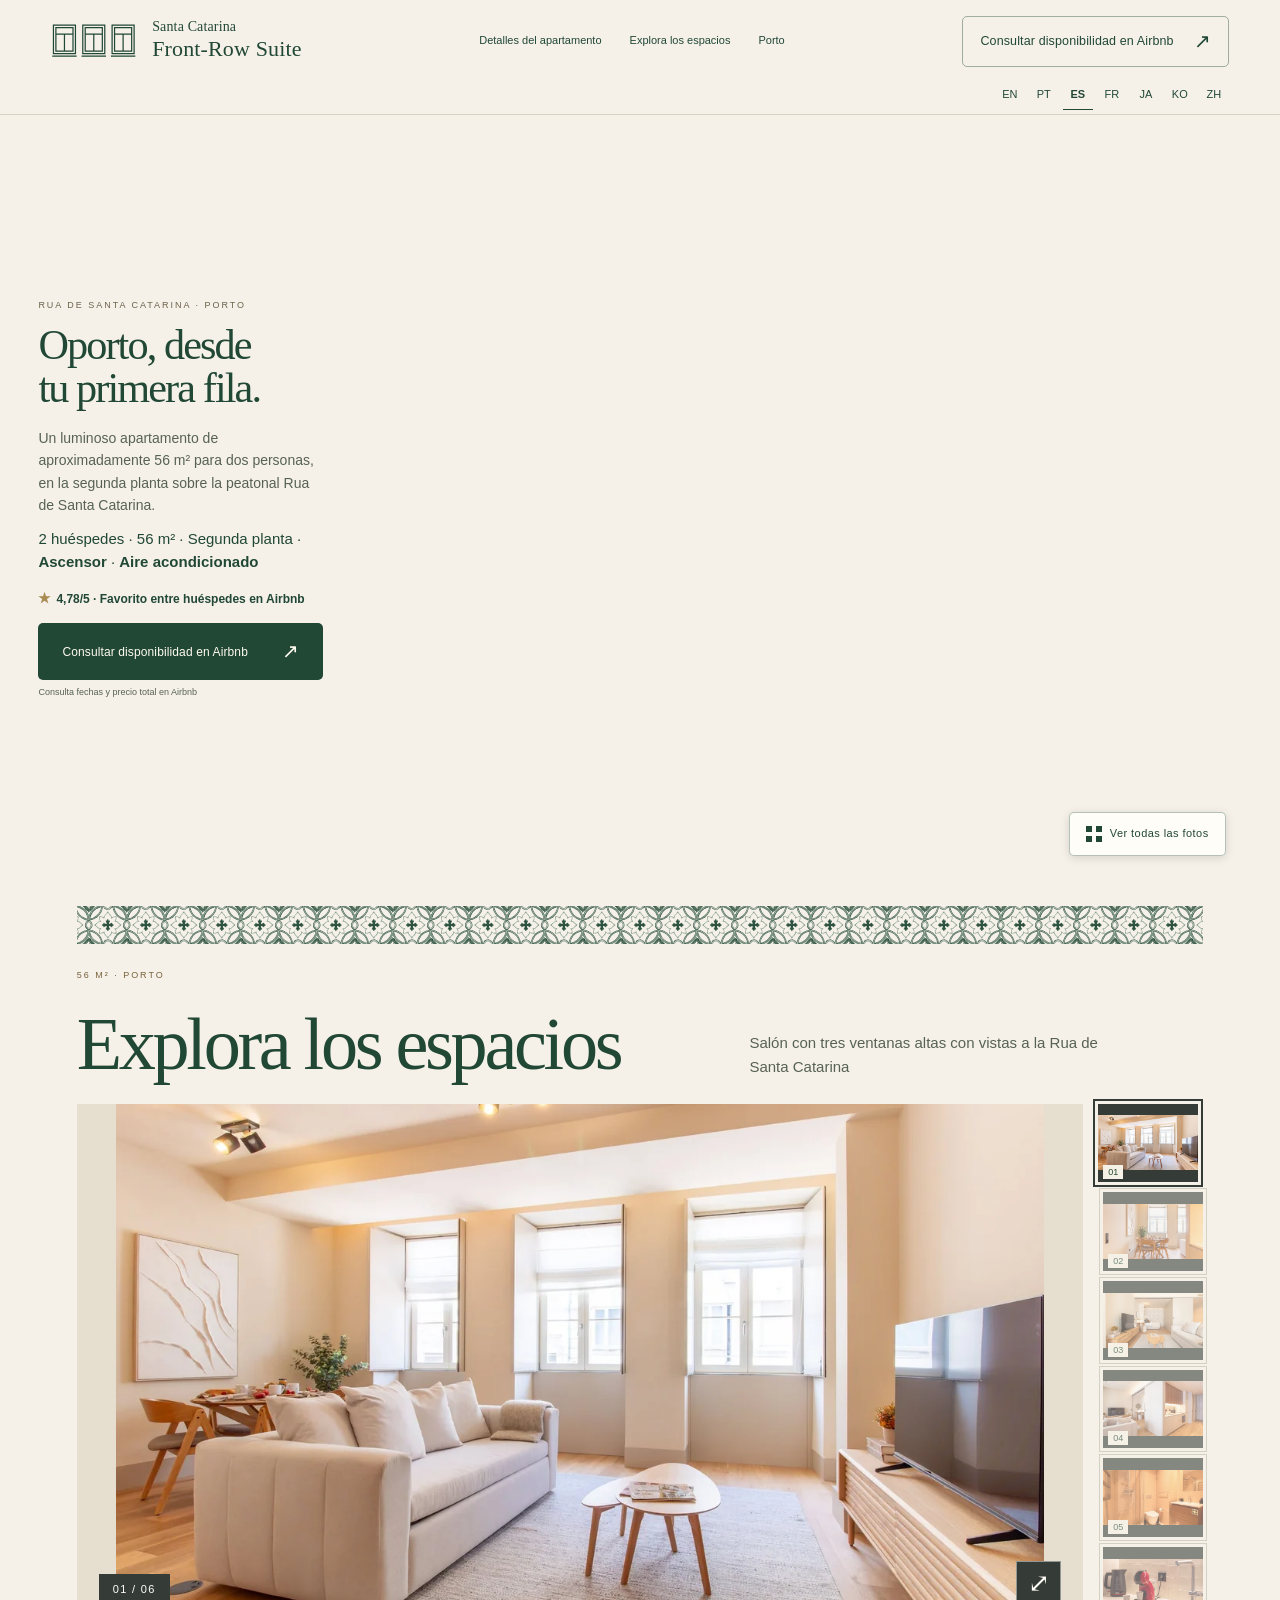
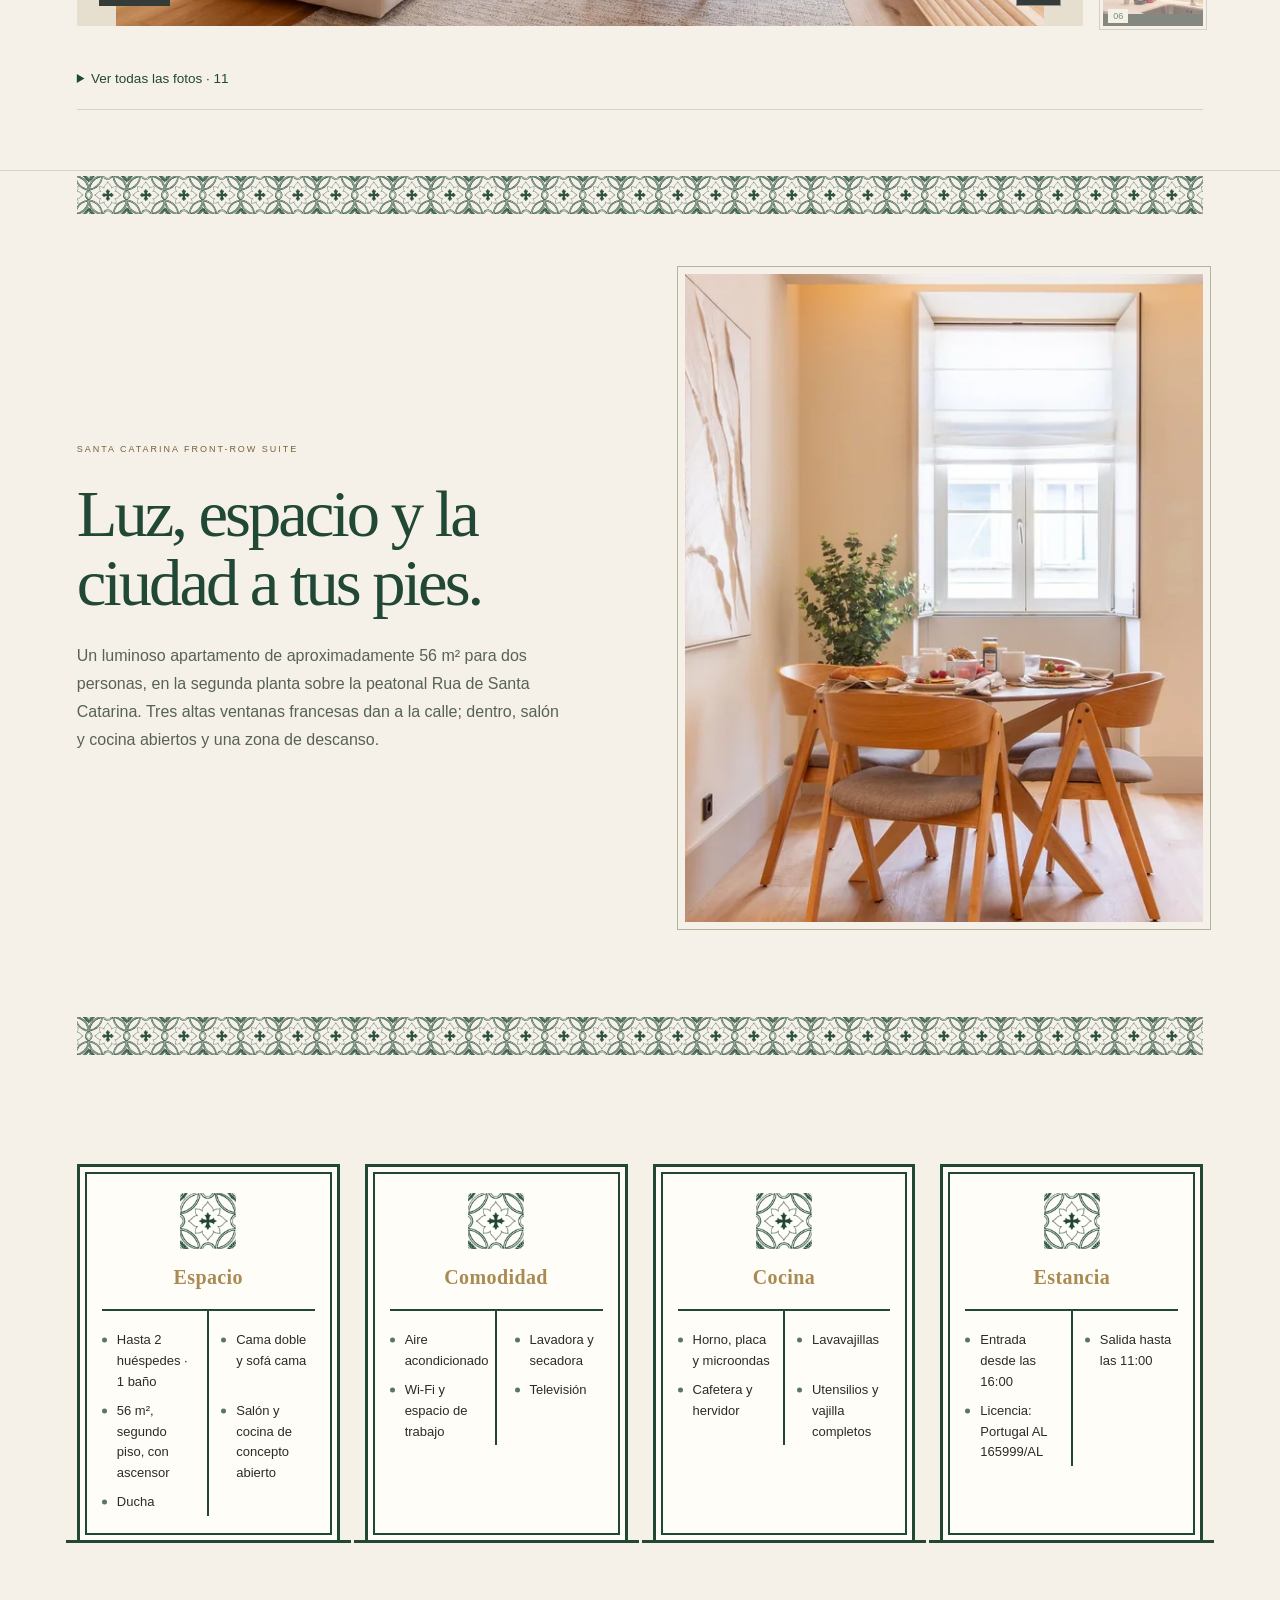
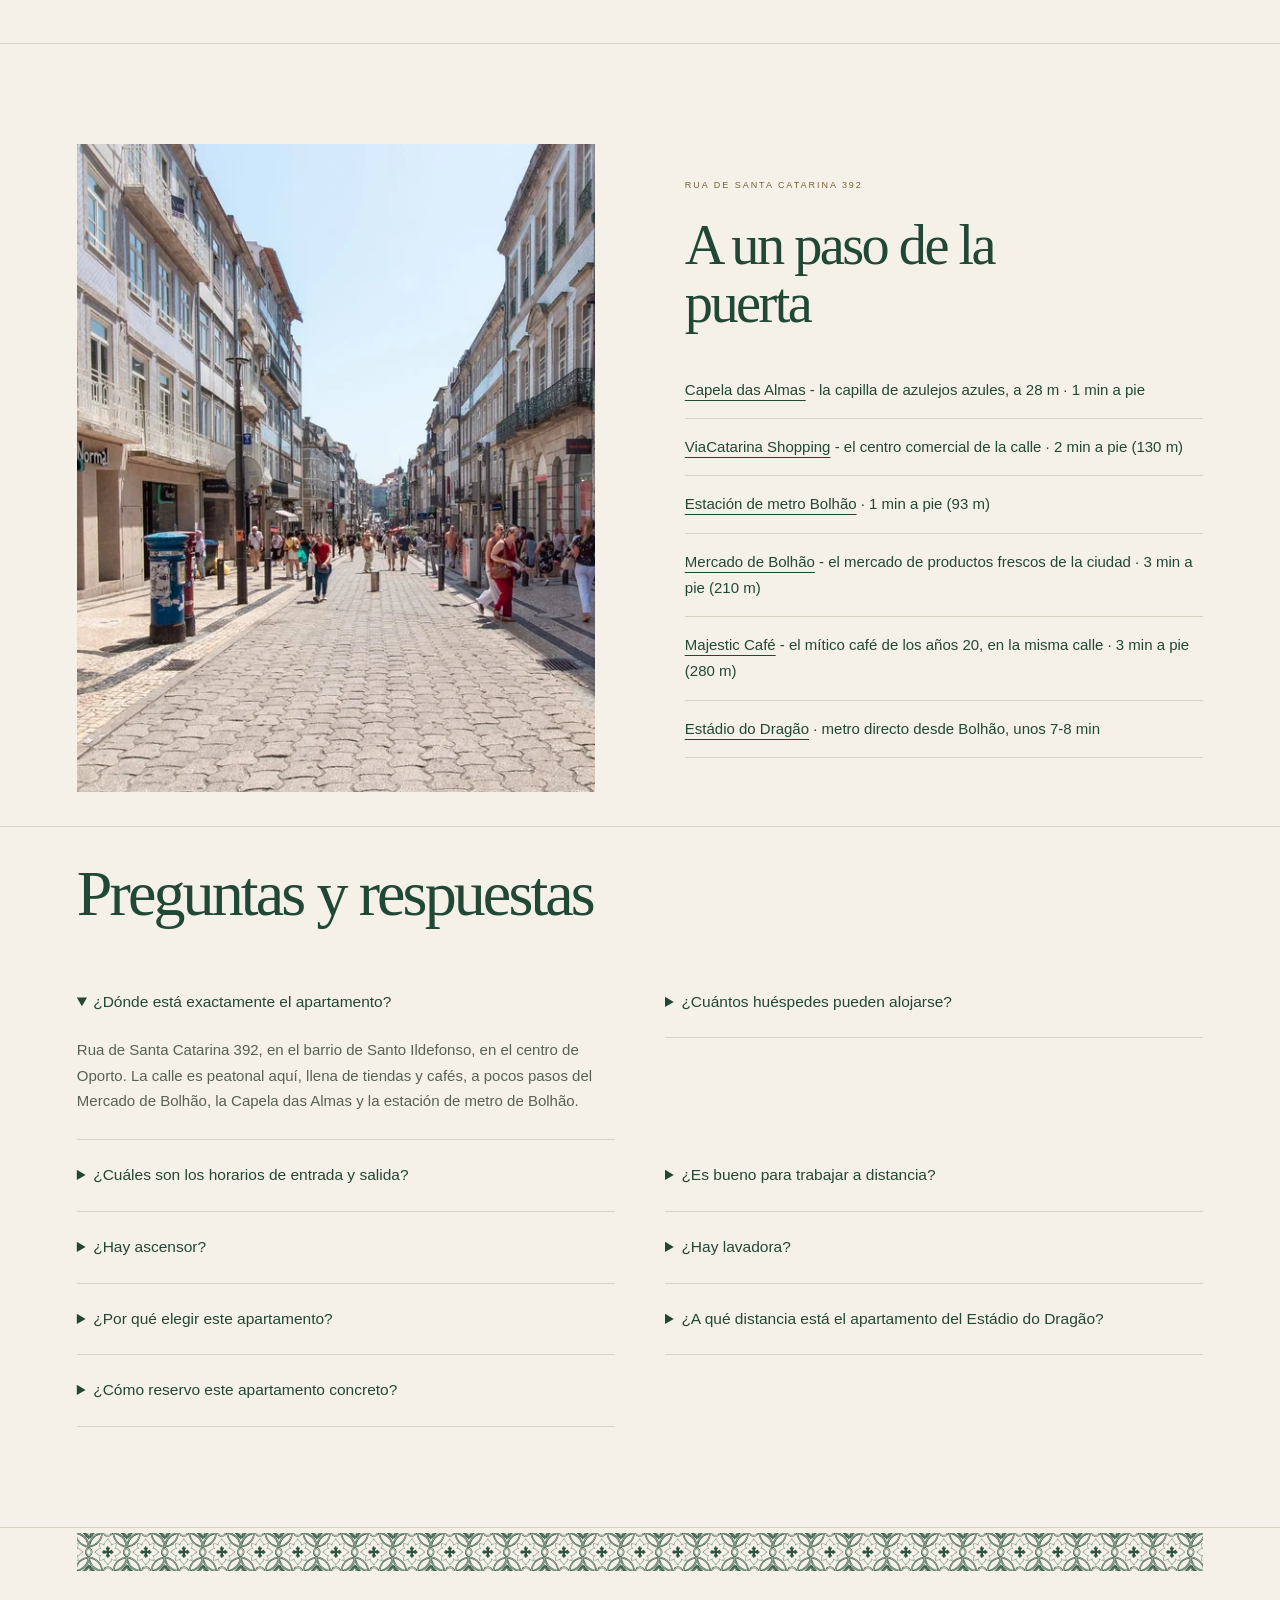
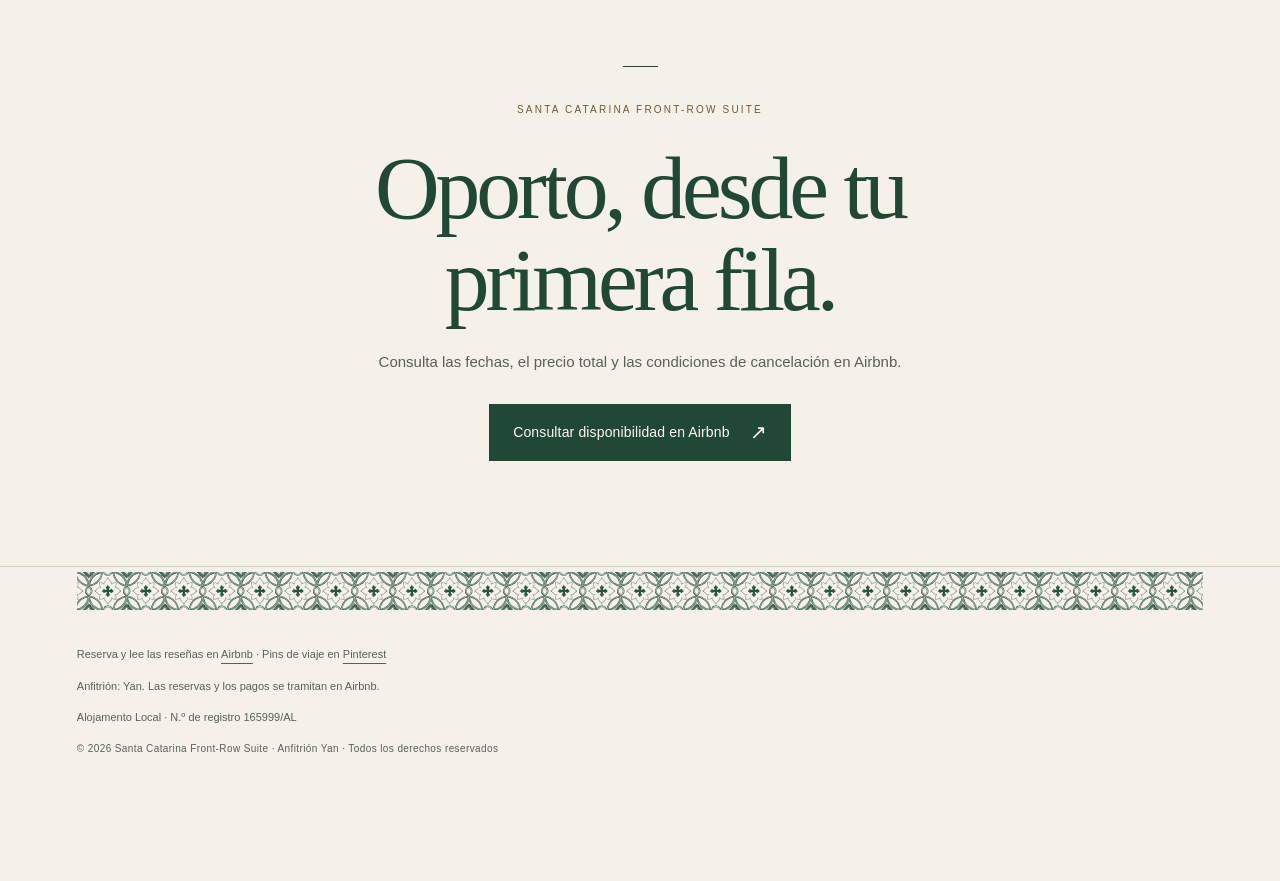
==== commit 081e5cd6: "Update index.html" ====
--- a/es/index.html
+++ b/es/index.html
@@ -2,7 +2,6 @@
 
 <html lang="es">
 <head>
-<script src="/assets/consent-ga.js" defer></script>
 <meta charset="utf-8"/>
 <meta content="width=device-width, initial-scale=1" name="viewport"/>
 <title>Santa Catarina Front-Row Suite | Apartamento en Rua de Santa Catarina, Oporto</title>
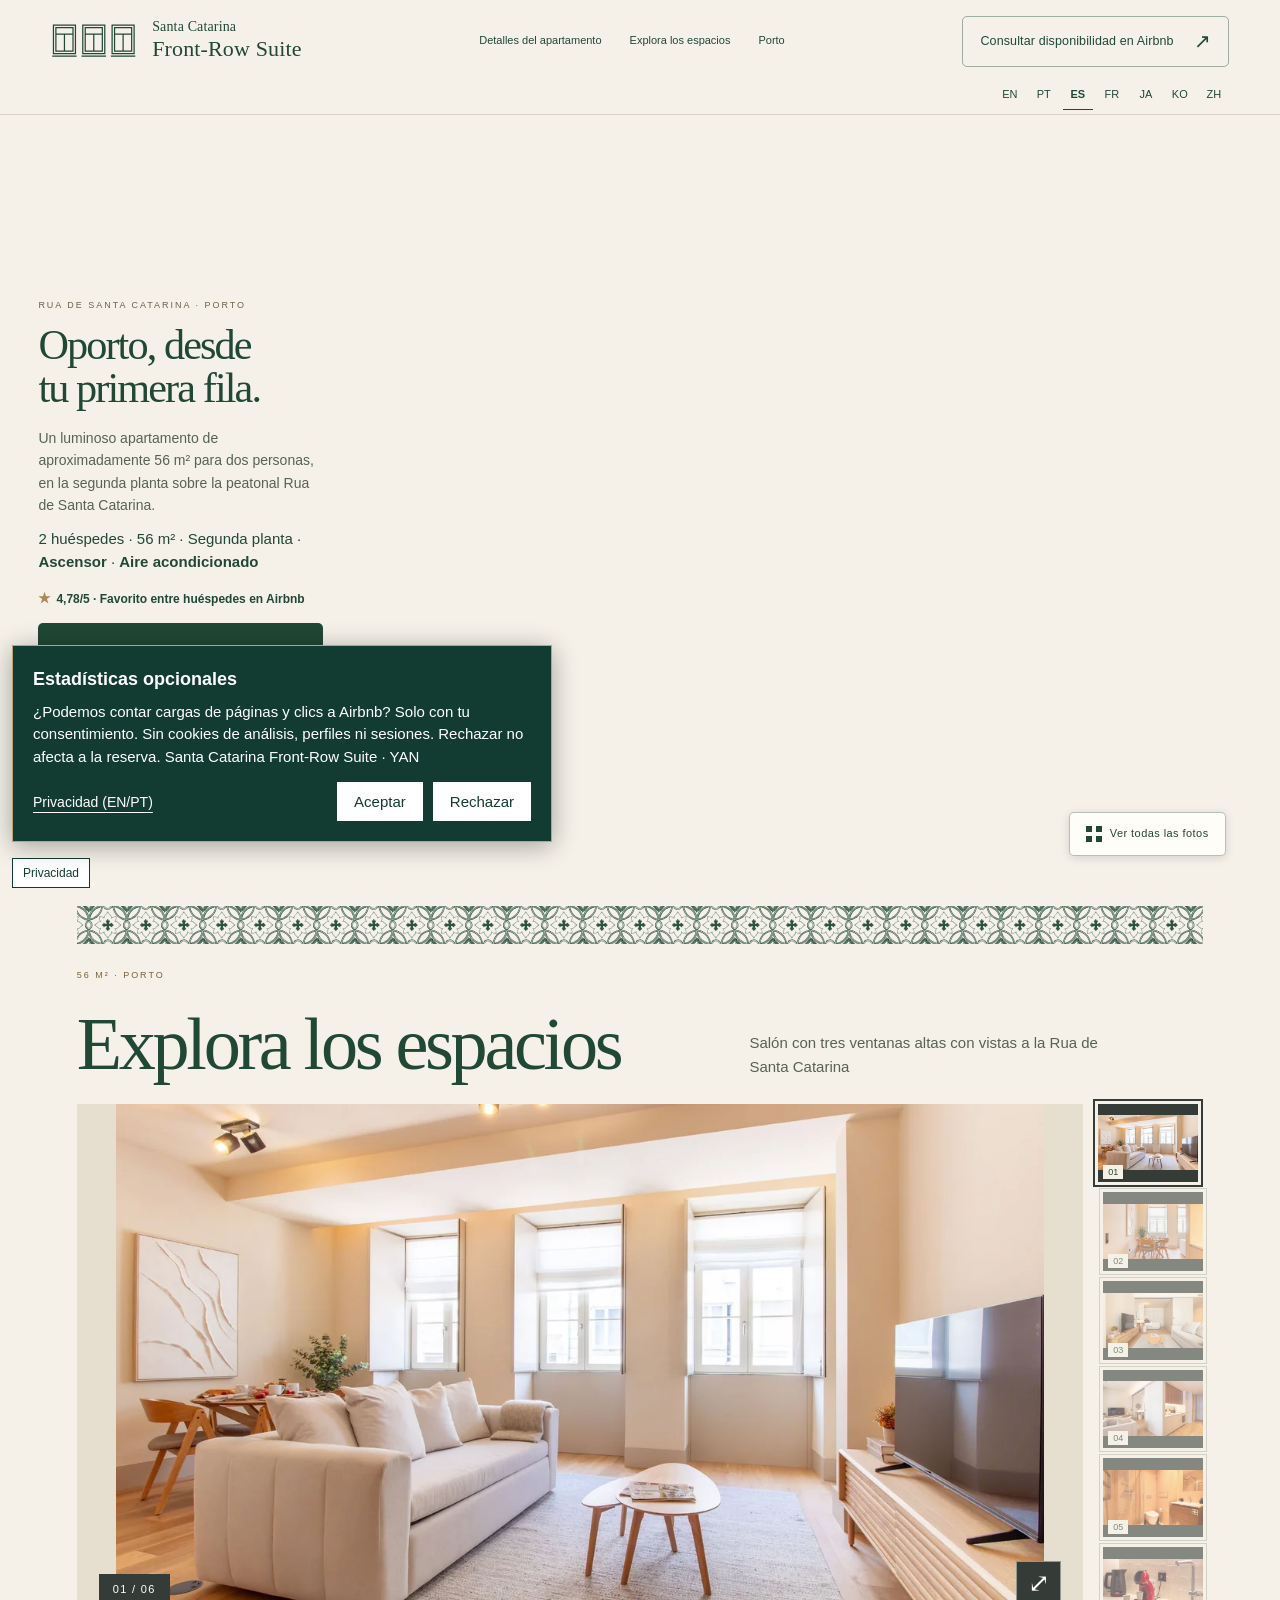
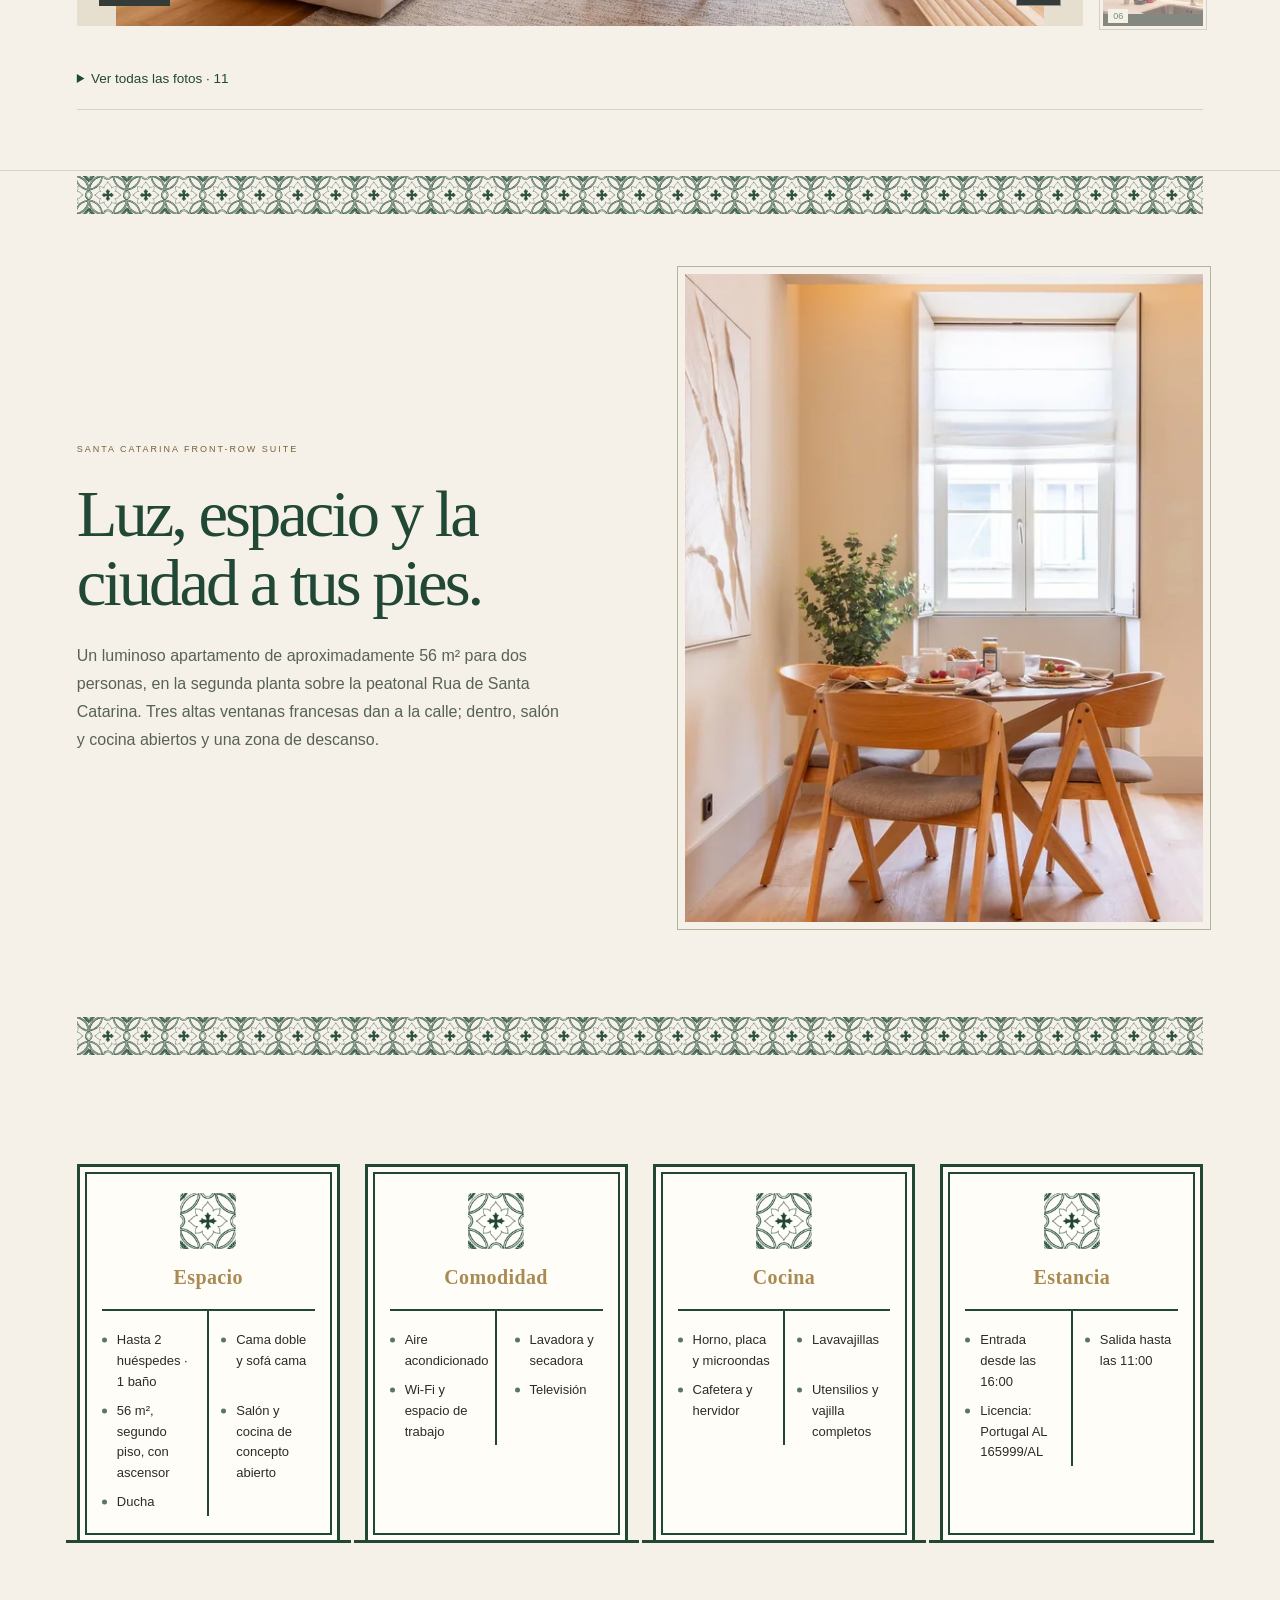
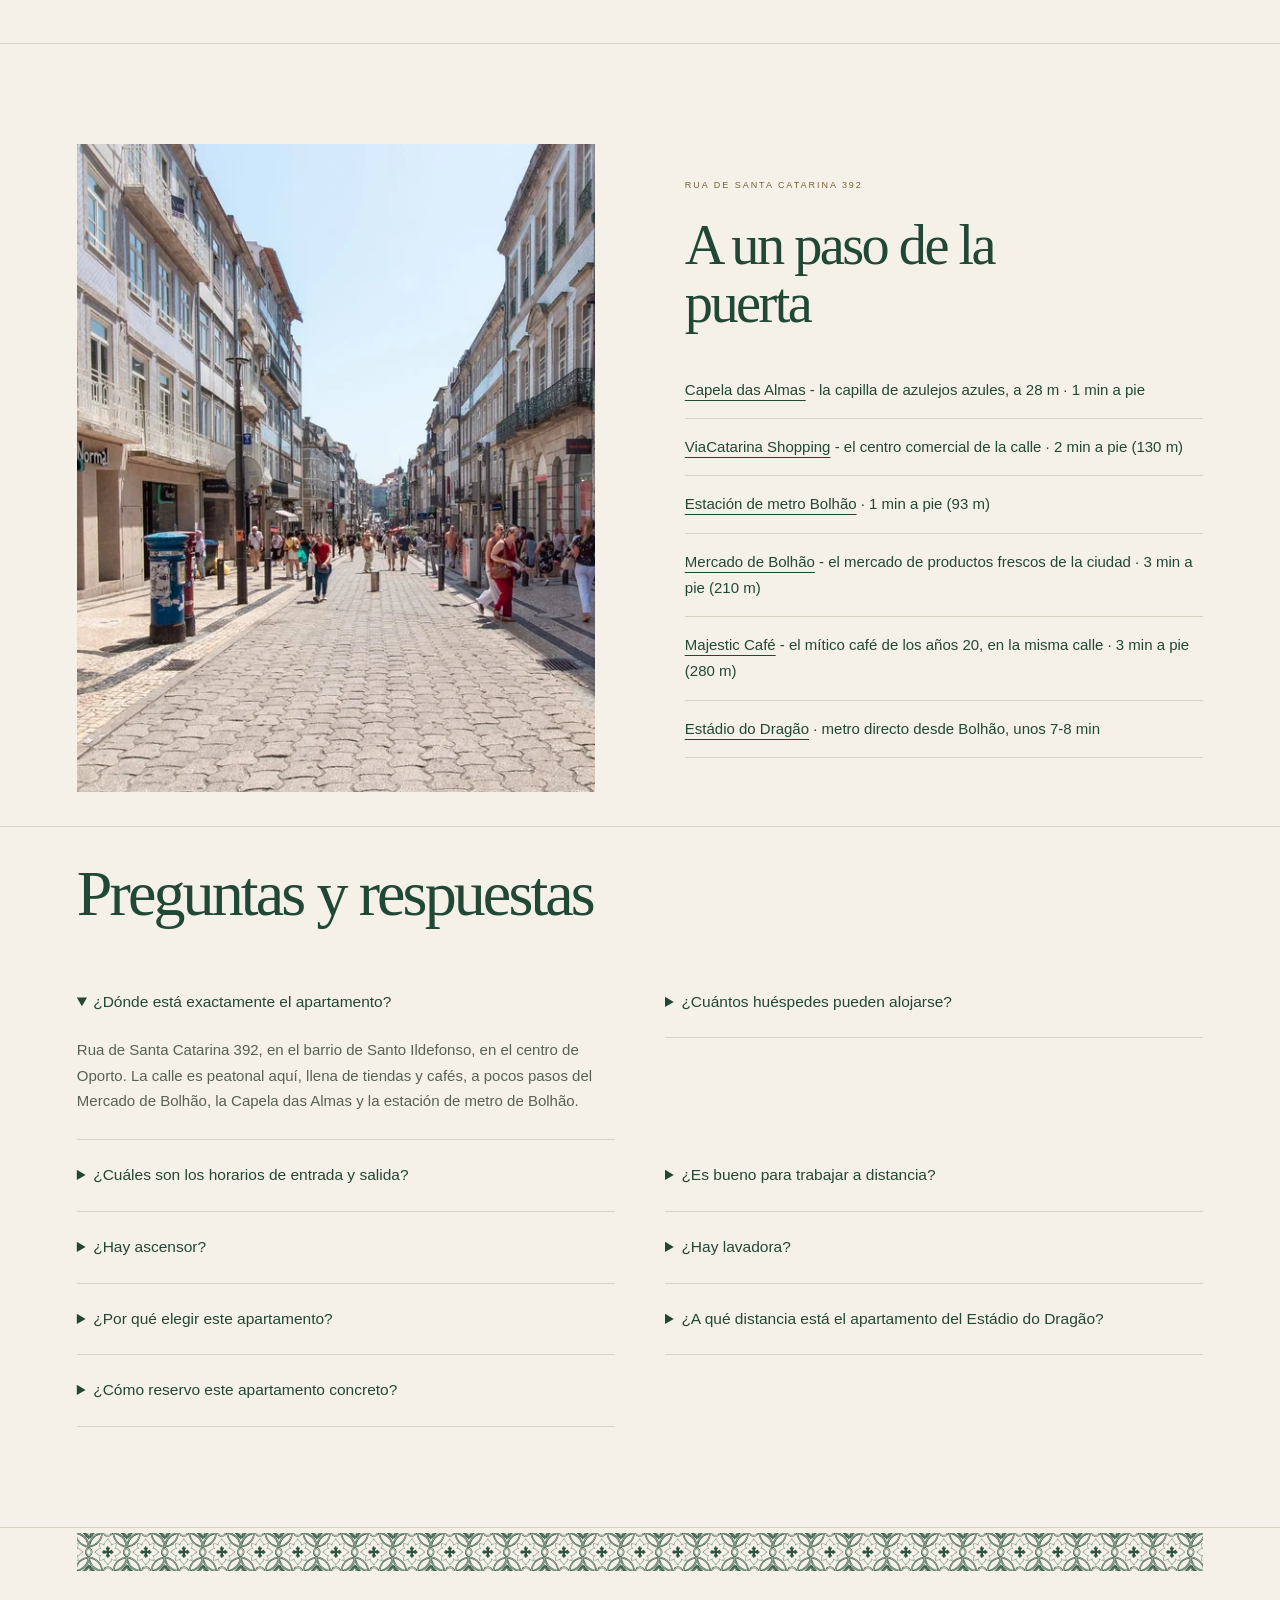
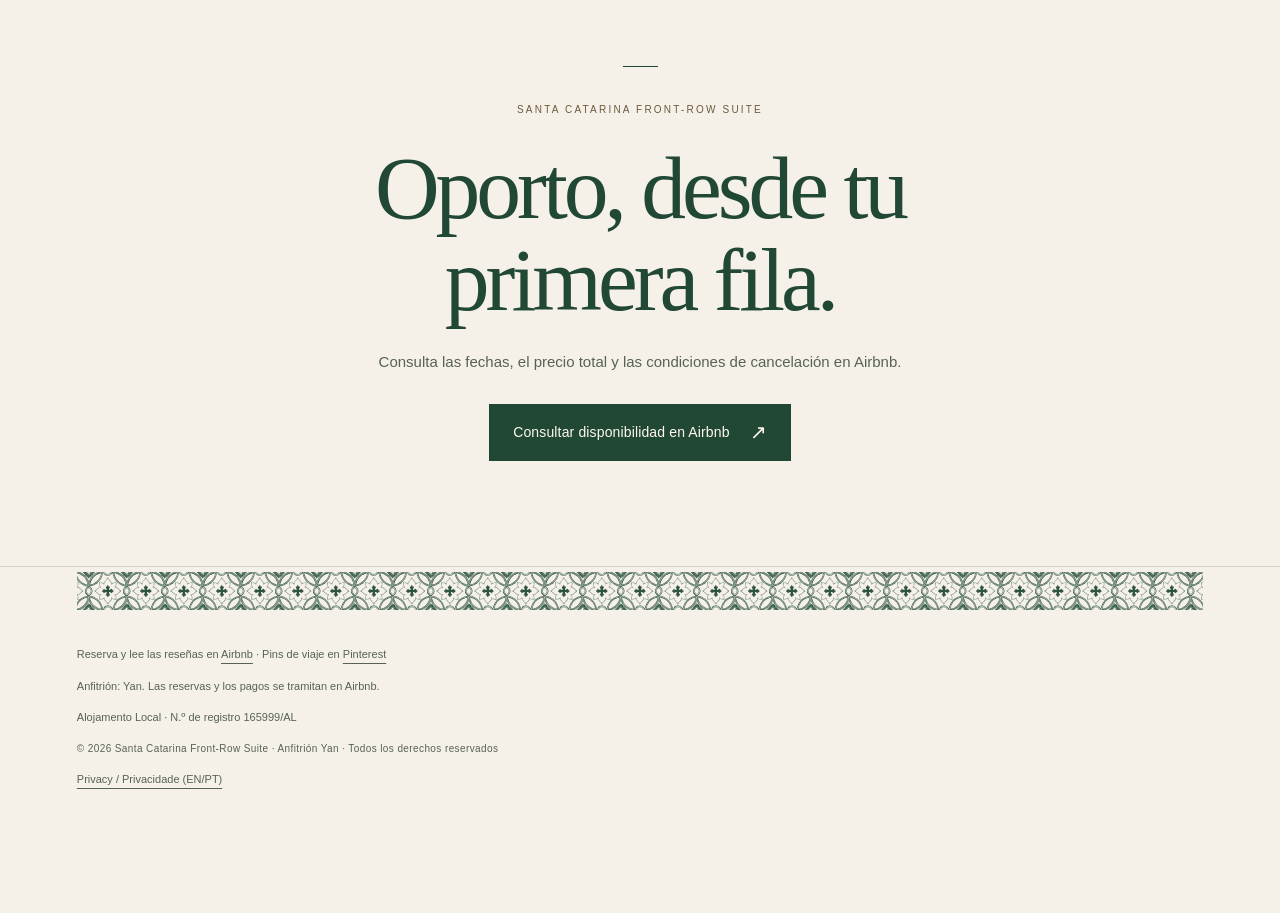
==== commit 3c5293bb: "Update index.html" ====
--- a/es/index.html
+++ b/es/index.html
@@ -2,6 +2,7 @@
 
 <html lang="es">
 <head>
+<script src="/privacy-analytics.js" defer></script>
 <meta charset="utf-8"/>
 <meta content="width=device-width, initial-scale=1" name="viewport"/>
 <title>Santa Catarina Front-Row Suite | Apartamento en Rua de Santa Catarina, Oporto</title>
@@ -247,6 +248,6 @@
 <details><summary>¿Cómo reservo este apartamento concreto?</summary><p>Usa el botón Airbnb para abrir el anuncio 1455066495407495959, Santa Catarina Front-Row Suite. Airbnb muestra fechas disponibles, precios totales y condiciones de reserva y cancelación.</p></details></div></section><div aria-hidden="true" class="ceramic-strip"></div><section class="closing reveal"><p class="eyebrow">SANTA CATARINA FRONT-ROW SUITE</p><h2>Oporto, desde tu primera fila.</h2><p>Consulta las fechas, el precio total y las condiciones de cancelación en Airbnb.</p><a class="cta" data-booking="closing" href="https://www.airbnb.com/rooms/1455066495407495959" rel="noopener">Consultar disponibilidad en Airbnb<span aria-hidden="true">↗</span></a></section><div aria-hidden="true" class="ceramic-strip"></div></main><footer>
 <p>Reserva y lee las reseñas en <a data-placement="footer" href="https://www.airbnb.com/rooms/1455066495407495959" rel="noopener">Airbnb</a> · Pins de viaje en <a href="https://pt.pinterest.com/scfrontrowporto/" rel="noopener">Pinterest</a></p>
 <p>Anfitrión: Yan. Las reservas y los pagos se tramitan en Airbnb.</p>
-<p class="al-registration">Alojamento Local · N.º de registro 165999/AL</p><p class="rights">© 2026 Santa Catarina Front-Row Suite · Anfitrión Yan · Todos los derechos reservados</p></footer><div aria-label="Consultar disponibilidad en Airbnb" class="mobile-book" role="region"><span aria-hidden="true" class="window-mark bar-mark"><svg fill="none" viewBox="0 0 216 88" xmlns="http://www.w3.org/2000/svg"><path d="M6 5h54v70h-54z M12 11h42v58h-42z M12 27h42 M33 27v42 M3 81h60 M78 5h54v70h-54z M84 11h42v58h-42z M84 27h42 M105 27v42 M75 81h60 M150 5h54v70h-54z M156 11h42v58h-42z M156 27h42 M177 27v42 M147 81h60" stroke="currentColor" stroke-linejoin="miter" stroke-width="3"></path></svg></span><span>Santa Catarina<br/><b>Front-Row Suite</b></span><a class="cta" data-booking="mobile" href="https://www.airbnb.com/rooms/1455066495407495959" rel="noopener">Consultar disponibilidad en Airbnb<span aria-hidden="true">↗</span></a></div><dialog aria-label="Ver todas las fotos" class="lightbox"><div class="lightbox-bar"><span aria-live="polite" class="photo-counter"></span><button aria-label="Cerrar galería" class="close-gallery">×</button></div><img alt="" class="lightbox-img"/><div class="lightbox-bottom"><button aria-label="Foto anterior" class="prev">←</button><p class="photo-caption"></p><button aria-label="Foto siguiente" class="next">→</button></div></dialog><script id="gallery-data" type="application/json">[{"src": "../images/16-living-windows-1200.webp", "alt": "Salón con tres ventanas altas con vistas a la Rua de Santa Catarina", "thumb": "../images/16-living-windows-640.webp"}, {"src": "../images/23-dining-windows-1200.webp", "alt": "Comedor con ventanas a la calle", "thumb": "../images/23-dining-windows-640.webp"}, {"src": "../images/17-bed-area-1200.webp", "alt": "Vista desde el salón hacia la zona de descanso con cama doble.", "thumb": "../images/17-bed-area-640.webp"}, {"src": "../images/19-open-kitchen-1200.webp", "alt": "Cocina y salón de concepto abierto", "thumb": "../images/19-open-kitchen-640.webp"}, {"src": "../images/18-bathroom-shower-1200.webp", "alt": "Baño con ducha", "thumb": "../images/18-bathroom-shower-640.webp"}, {"src": "../images/20-kitchen-coffee-1200.webp", "alt": "Rincón de café con cafetera y hervidor", "thumb": "../images/20-kitchen-coffee-640.webp"}, {"src": "../images/21-dining-area-1200.webp", "alt": "Mesa de comedor junto a la ventana", "thumb": "../images/21-dining-area-640.webp"}, {"src": "../images/22-living-sofa-tv-1200.webp", "alt": "Sofá y televisión en el salón", "thumb": "../images/22-living-sofa-tv-640.webp"}, {"src": "../images/24-pedestrian-street-1200.webp", "alt": "Rua de Santa Catarina peatonal frente al edificio", "thumb": "../images/24-pedestrian-street-640.webp"}, {"src": "../images/25-street-entrance-1200.webp", "alt": "Entrada del edificio en Rua de Santa Catarina", "thumb": "../images/25-street-entrance-640.webp"}, {"src": "../images/26-kitchen-dining-full.webp", "alt": "Cocina abierta con zona de comedor", "thumb": "../images/26-kitchen-dining-640.webp"}]</script>
+<p class="al-registration">Alojamento Local · N.º de registro 165999/AL</p><p class="rights">© 2026 Santa Catarina Front-Row Suite · Anfitrión Yan · Todos los derechos reservados</p><p><a href="/privacy.html">Privacy / Privacidade (EN/PT)</a></p></footer><div aria-label="Consultar disponibilidad en Airbnb" class="mobile-book" role="region"><span aria-hidden="true" class="window-mark bar-mark"><svg fill="none" viewBox="0 0 216 88" xmlns="http://www.w3.org/2000/svg"><path d="M6 5h54v70h-54z M12 11h42v58h-42z M12 27h42 M33 27v42 M3 81h60 M78 5h54v70h-54z M84 11h42v58h-42z M84 27h42 M105 27v42 M75 81h60 M150 5h54v70h-54z M156 11h42v58h-42z M156 27h42 M177 27v42 M147 81h60" stroke="currentColor" stroke-linejoin="miter" stroke-width="3"></path></svg></span><span>Santa Catarina<br/><b>Front-Row Suite</b></span><a class="cta" data-booking="mobile" href="https://www.airbnb.com/rooms/1455066495407495959" rel="noopener">Consultar disponibilidad en Airbnb<span aria-hidden="true">↗</span></a></div><dialog aria-label="Ver todas las fotos" class="lightbox"><div class="lightbox-bar"><span aria-live="polite" class="photo-counter"></span><button aria-label="Cerrar galería" class="close-gallery">×</button></div><img alt="" class="lightbox-img"/><div class="lightbox-bottom"><button aria-label="Foto anterior" class="prev">←</button><p class="photo-caption"></p><button aria-label="Foto siguiente" class="next">→</button></div></dialog><script id="gallery-data" type="application/json">[{"src": "../images/16-living-windows-1200.webp", "alt": "Salón con tres ventanas altas con vistas a la Rua de Santa Catarina", "thumb": "../images/16-living-windows-640.webp"}, {"src": "../images/23-dining-windows-1200.webp", "alt": "Comedor con ventanas a la calle", "thumb": "../images/23-dining-windows-640.webp"}, {"src": "../images/17-bed-area-1200.webp", "alt": "Vista desde el salón hacia la zona de descanso con cama doble.", "thumb": "../images/17-bed-area-640.webp"}, {"src": "../images/19-open-kitchen-1200.webp", "alt": "Cocina y salón de concepto abierto", "thumb": "../images/19-open-kitchen-640.webp"}, {"src": "../images/18-bathroom-shower-1200.webp", "alt": "Baño con ducha", "thumb": "../images/18-bathroom-shower-640.webp"}, {"src": "../images/20-kitchen-coffee-1200.webp", "alt": "Rincón de café con cafetera y hervidor", "thumb": "../images/20-kitchen-coffee-640.webp"}, {"src": "../images/21-dining-area-1200.webp", "alt": "Mesa de comedor junto a la ventana", "thumb": "../images/21-dining-area-640.webp"}, {"src": "../images/22-living-sofa-tv-1200.webp", "alt": "Sofá y televisión en el salón", "thumb": "../images/22-living-sofa-tv-640.webp"}, {"src": "../images/24-pedestrian-street-1200.webp", "alt": "Rua de Santa Catarina peatonal frente al edificio", "thumb": "../images/24-pedestrian-street-640.webp"}, {"src": "../images/25-street-entrance-1200.webp", "alt": "Entrada del edificio en Rua de Santa Catarina", "thumb": "../images/25-street-entrance-640.webp"}, {"src": "../images/26-kitchen-dining-full.webp", "alt": "Cocina abierta con zona de comedor", "thumb": "../images/26-kitchen-dining-640.webp"}]</script>
 </body>
 </html>
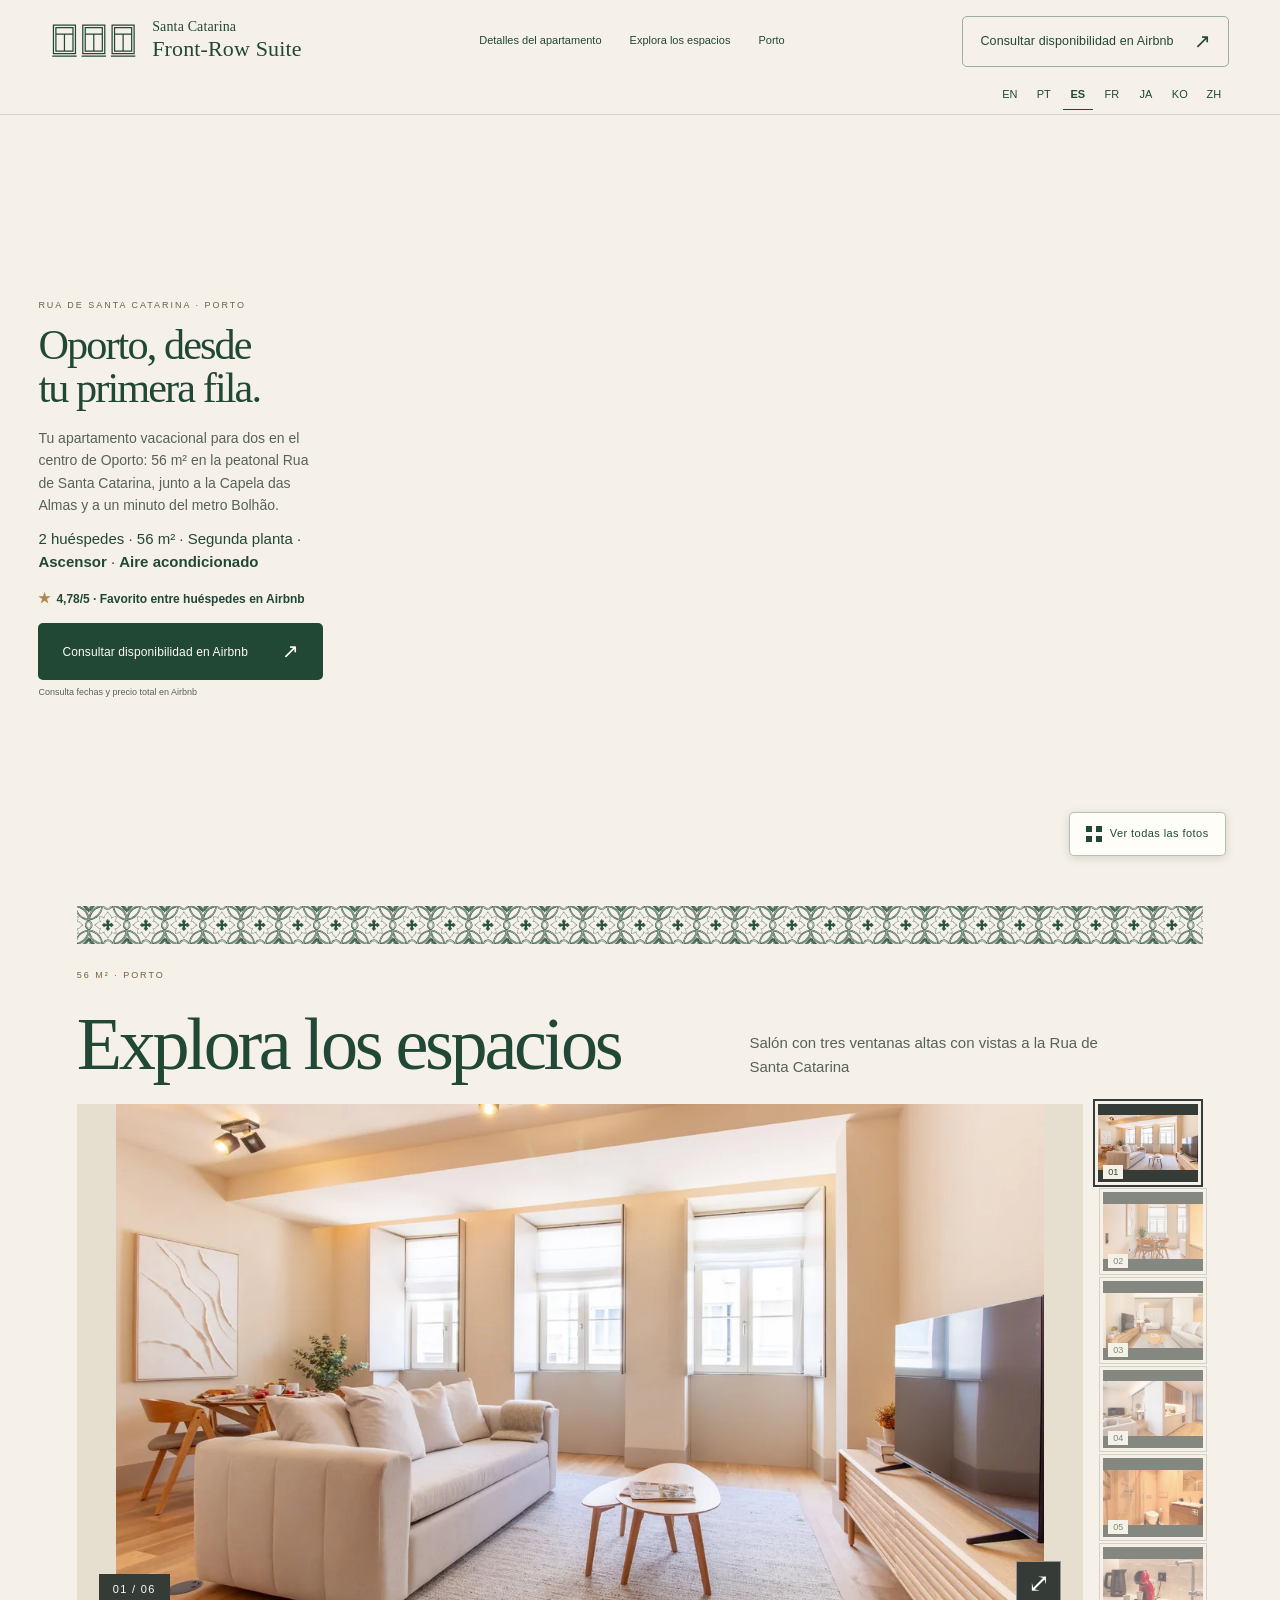
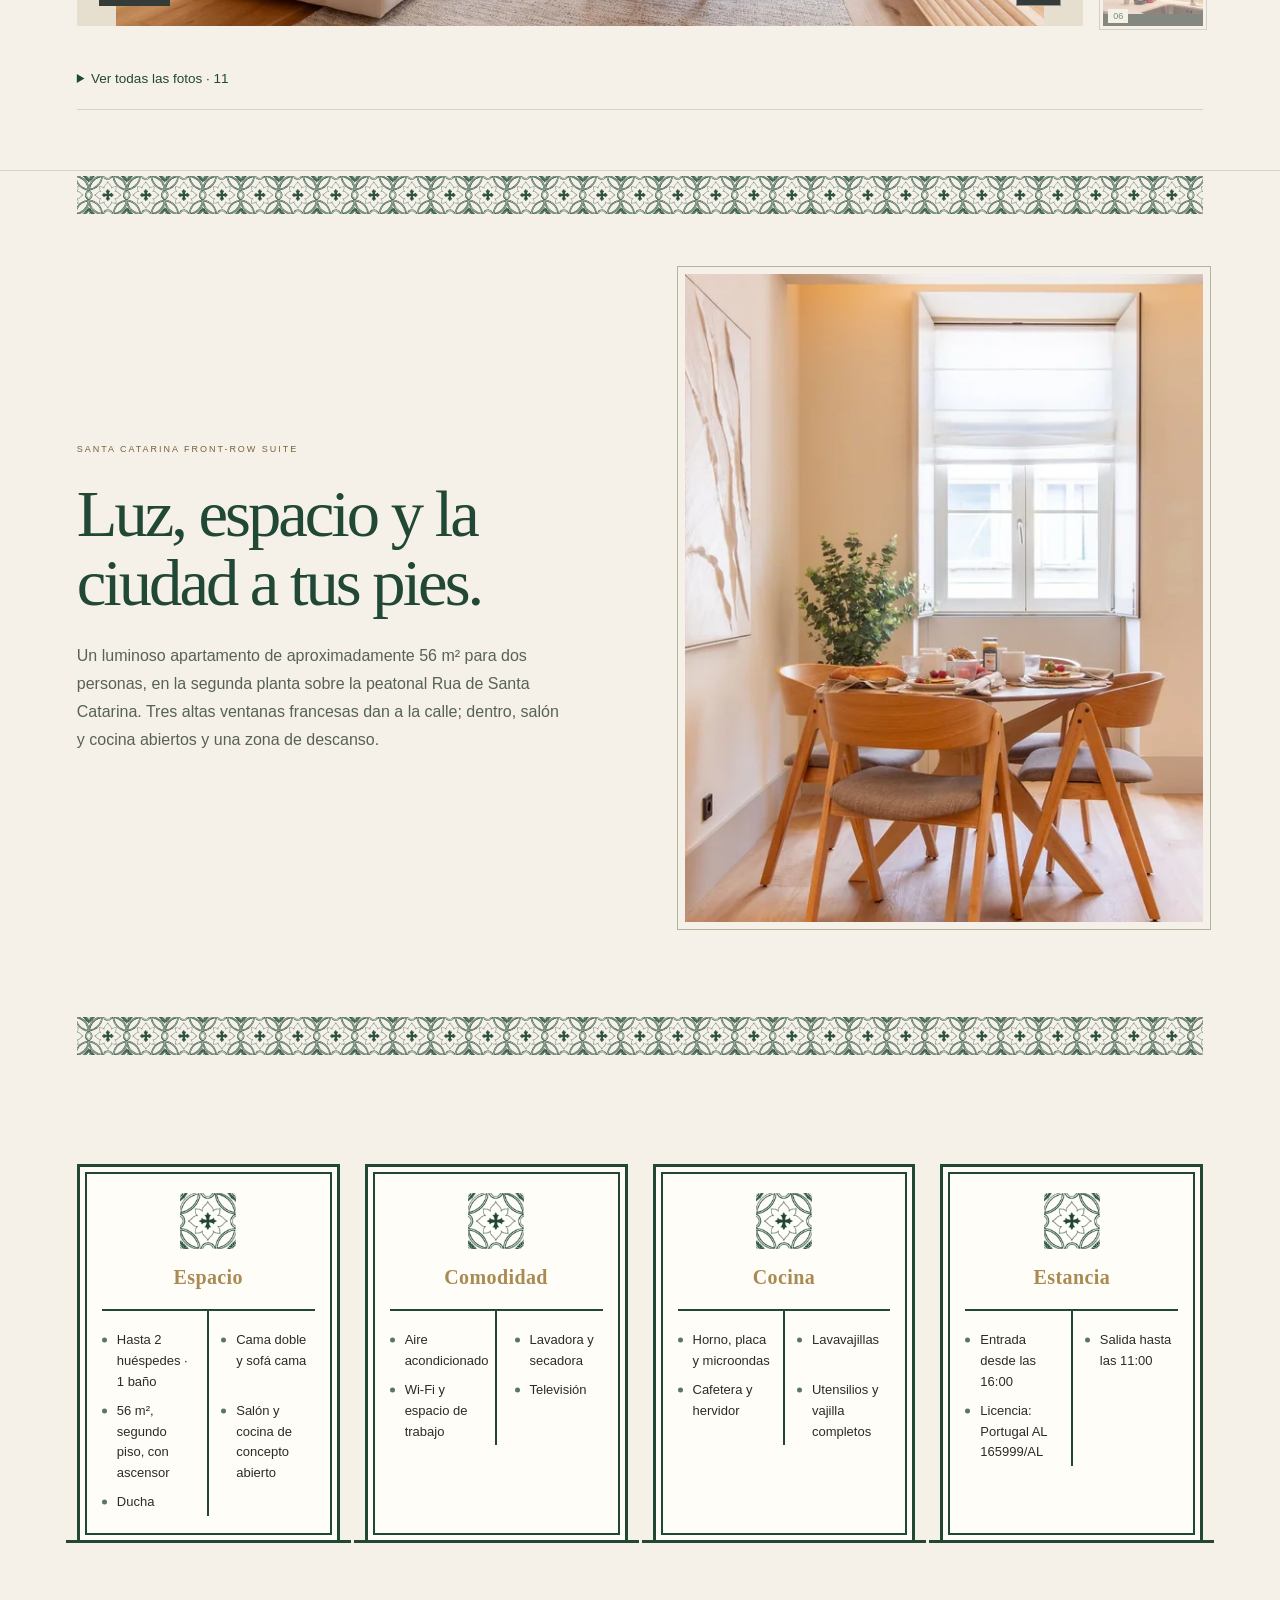
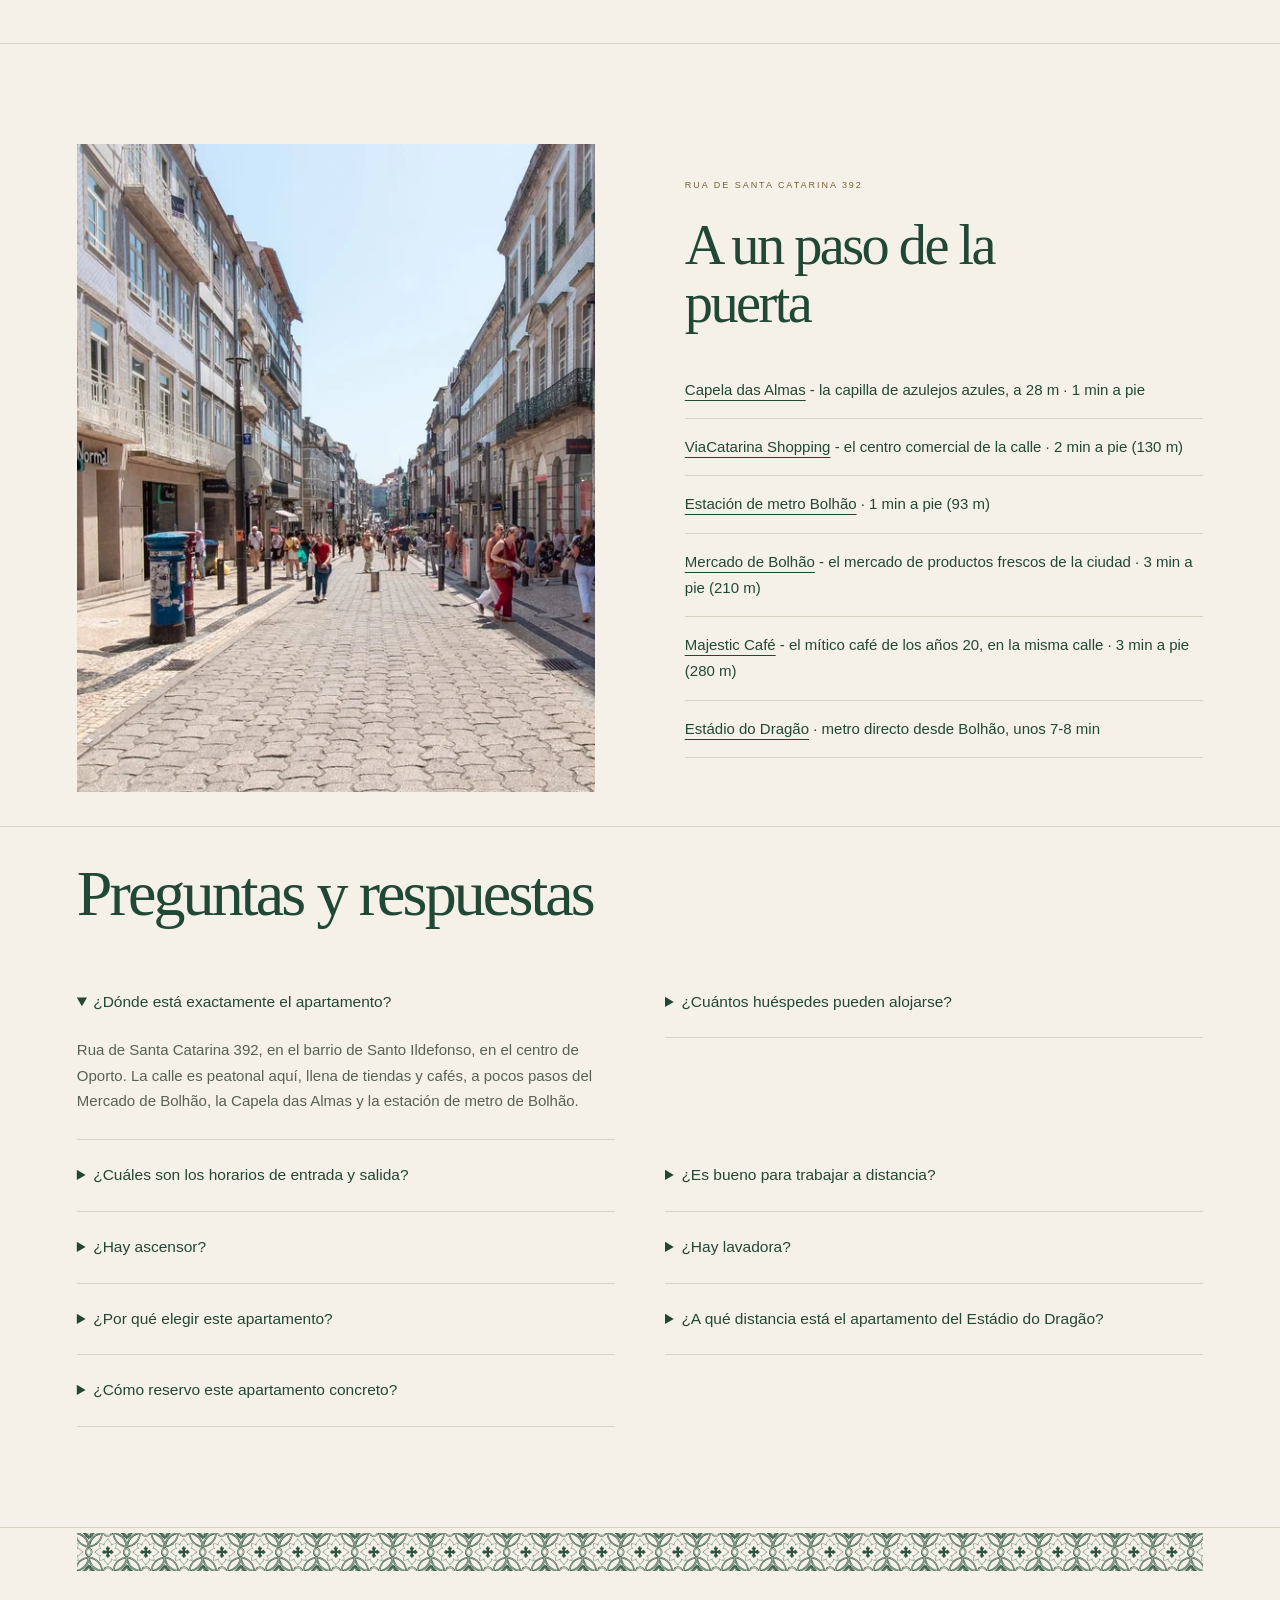
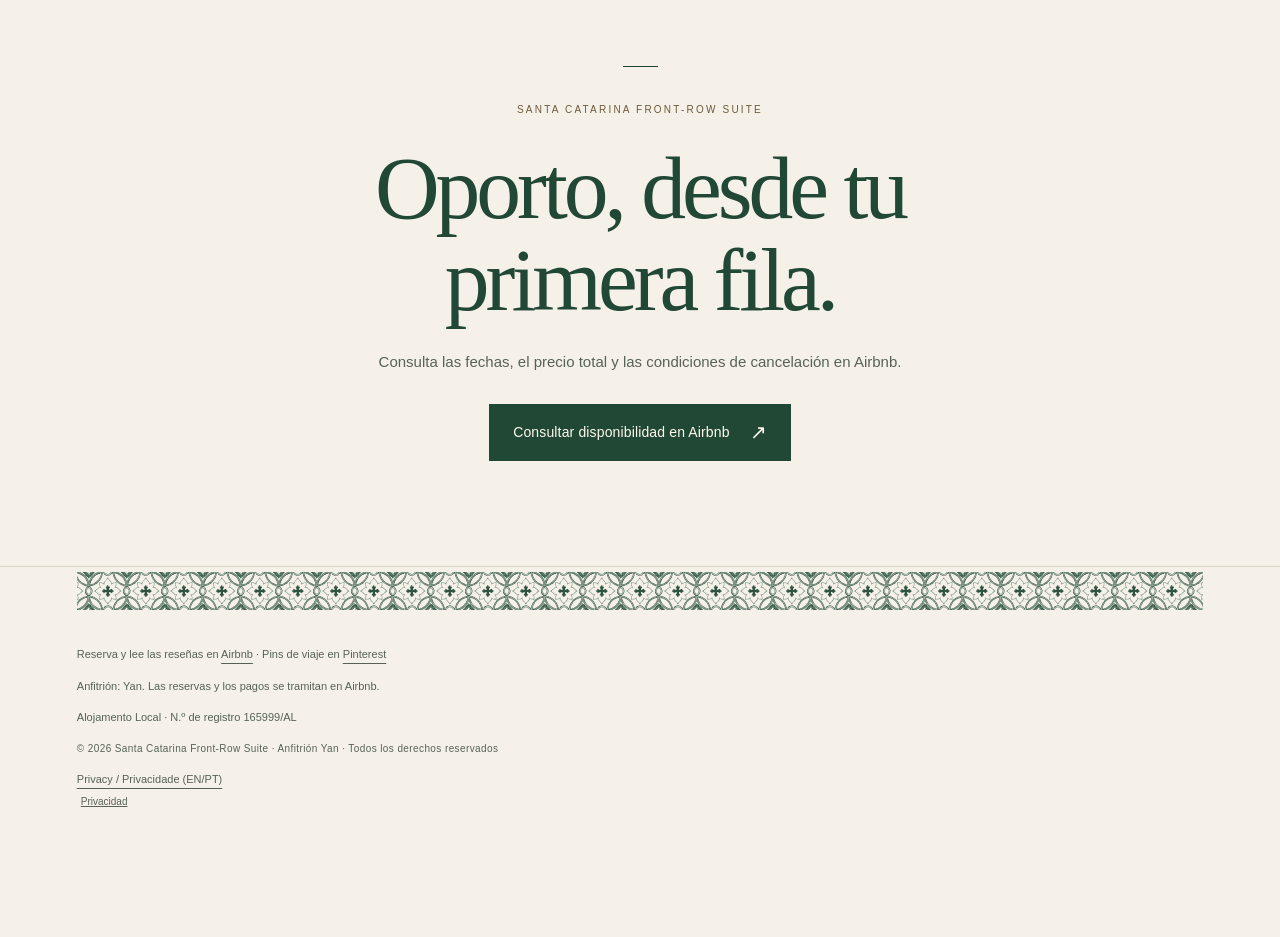
==== commit 22668246: "Update index.html" ====
--- a/es/index.html
+++ b/es/index.html
@@ -5,8 +5,8 @@
 <script src="/privacy-analytics.js" defer></script>
 <meta charset="utf-8"/>
 <meta content="width=device-width, initial-scale=1" name="viewport"/>
-<title>Santa Catarina Front-Row Suite | Apartamento en Rua de Santa Catarina, Oporto</title>
-<meta content="Luminoso apartamento de 56 m² en plena Rua de Santa Catarina, la calle comercial peatonal de Oporto. 2 huéspedes, 1 cama doble, 1 baño, ascensor, lavadora y secadora, wifi, espacio de trabajo. Licencia AL 165999/AL. Reserva en Airbnb." name="description"/>
+<title>Apartamento vacacional para 2 en Oporto | Santa Catarina Front-Row Suite</title>
+<meta content="Apartamento vacacional de 56 m² para dos en el centro de Oporto, junto a la Capela das Almas y a 1 min del metro Bolhão. Ascensor y aire acondicionado. Reserva en Airbnb." name="description"/>
 <link href="https://frontrowporto.com/es/" rel="canonical"/>
 <link href="https://frontrowporto.com/" hreflang="en" rel="alternate"/>
 <link href="https://frontrowporto.com/pt/" hreflang="pt" rel="alternate"/>
@@ -16,13 +16,12 @@
 <link href="https://frontrowporto.com/es/" hreflang="es" rel="alternate"/>
 <link href="https://frontrowporto.com/fr/" hreflang="fr" rel="alternate"/>
 <link href="https://frontrowporto.com/" hreflang="x-default" rel="alternate"/>
-<meta content="Santa Catarina Front-Row Suite, Oporto" property="og:title"/>
-<meta content="Un luminoso apartamento de aproximadamente 56 m² para dos personas, en la segunda planta sobre la peatonal Rua de Santa Catarina." property="og:description"/>
+<meta content="Apartamento vacacional para 2 en Oporto | Santa Catarina Front-Row Suite" property="og:title"/>
+<meta content="Apartamento vacacional de 56 m² para dos en el centro de Oporto, junto a la Capela das Almas y a 1 min del metro Bolhão. Ascensor y aire acondicionado. Reserva en Airbnb." property="og:description"/>
 <meta content="website" property="og:type"/>
 <meta content="https://frontrowporto.com/es/" property="og:url"/>
 <meta content="https://frontrowporto.com/images/16-living-windows.jpg" property="og:image"/>
-<script type="application/ld+json">
-{
+<script type="application/ld+json">{
   "@context": "https://schema.org",
   "@graph": [
     {
@@ -35,7 +34,7 @@
       "@type": "WebPage",
       "@id": "https://frontrowporto.com/es/#webpage",
       "url": "https://frontrowporto.com/es/",
-      "name": "Santa Catarina Front-Row Suite | Apartamento en Rua de Santa Catarina, Oporto",
+      "name": "Apartamento vacacional para 2 en Oporto | Santa Catarina Front-Row Suite",
       "inLanguage": "es",
       "isPartOf": {
         "@id": "https://frontrowporto.com/#website"
@@ -146,8 +145,10 @@
             "name": "washerDryer",
             "value": true
           }
-        ]
-      }
+        ],
+        "additionalType": "EntirePlace"
+      },
+      "additionalType": "Apartment"
     },
     {
       "@type": "FAQPage",
@@ -221,10 +222,9 @@
       ]
     }
   ]
-}
-</script>
+}</script>
 <meta content="max-image-preview:large" name="robots"/><meta content="#442b36" name="theme-color"/><meta content="Santa Catarina Front-Row Suite" property="og:site_name"/><meta content="1200" property="og:image:width"/><meta content="675" property="og:image:height"/><meta content="Salón con tres ventanas altas con vistas a la Rua de Santa Catarina" property="og:image:alt"/><link href="../assets/favicon.svg" rel="icon" type="image/svg+xml"/><link href="../assets/common.css" rel="stylesheet"/><link href="../assets/theme.css" rel="stylesheet"/><script defer="True" src="../assets/main.js"></script><link href="../assets/icon-32.png" rel="icon" sizes="32x32" type="image/png"/><link href="../assets/icon-180.png" rel="apple-touch-icon"/><link href="../assets/icon-16.png" rel="icon" sizes="16x16" type="image/png"/></head>
-<body class="aplus jewel"><a class="skip" href="#main">Saltar al contenido</a><header class="site-header"><a class="brand" href="#main"><span aria-hidden="true" class="window-mark"><svg fill="none" viewBox="0 0 216 88" xmlns="http://www.w3.org/2000/svg"><path d="M6 5h54v70h-54z M12 11h42v58h-42z M12 27h42 M33 27v42 M3 81h60 M78 5h54v70h-54z M84 11h42v58h-42z M84 27h42 M105 27v42 M75 81h60 M150 5h54v70h-54z M156 11h42v58h-42z M156 27h42 M177 27v42 M147 81h60" stroke="currentColor" stroke-linejoin="miter" stroke-width="3"></path></svg></span><span>Santa Catarina<br/><b>Front-Row Suite</b></span></a><nav aria-label="Explorar" class="top-links"><a href="#apartment">Detalles del apartamento</a><a href="#spaces">Explora los espacios</a><a href="#neighbourhood">Porto</a></nav><a class="cta header-book" data-booking="header" href="https://www.airbnb.com/rooms/1455066495407495959" rel="noopener">Consultar disponibilidad en Airbnb<span aria-hidden="true">↗</span></a></header><nav aria-label="Languages" class="languages"><a href="../index.html" lang="en">EN</a><a href="../pt/index.html" lang="pt">PT</a><a aria-current="page" href="../es/index.html" lang="es">ES</a><a href="../fr/index.html" lang="fr">FR</a><a href="../ja/index.html" lang="ja">JA</a><a href="../ko/index.html" lang="ko">KO</a><a href="../zh-cn/index.html" lang="zh-Hans">ZH</a></nav><main id="main"><section class="hero cinematic"><div class="hero-copy"><div class="hero-introduction"><p class="eyebrow">RUA DE SANTA CATARINA · PORTO</p><h1><span class="headline-part" style="--step:0">Oporto, desde</span> <span class="headline-part" style="--step:1">tu primera fila.</span></h1></div><div class="hero-summary"><p class="hero-lede">Un luminoso apartamento de aproximadamente 56 m² para dos personas, en la segunda planta sobre la peatonal Rua de Santa Catarina.</p><p class="hero-facts">2 huéspedes · 56 m² · Segunda planta · <strong>Ascensor</strong> · <strong>Aire acondicionado</strong></p><a class="hero-proof" data-booking="social-proof" href="https://www.airbnb.com/rooms/1455066495407495959" rel="noopener"><span aria-hidden="true">★</span> 4,78/5 · Favorito entre huéspedes en Airbnb</a><a class="cta" data-booking="hero" href="https://www.airbnb.com/rooms/1455066495407495959" rel="noopener">Consultar disponibilidad en Airbnb<span aria-hidden="true">↗</span></a><p class="booking-note">Consulta fechas y precio total en Airbnb</p></div></div><div class="hero-media"><picture class="hero-photo"><source media="(min-width:761px)" srcset="../images/16-living-windows-full.webp" type="image/webp"/><source sizes="(max-width:760px) 100vw, 80vw" srcset="../images/16-living-windows-640.webp 640w, ../images/16-living-windows-1200.webp 1200w, ../images/16-living-windows-1920.webp 1920w" type="image/webp"/><img alt="Salón con tres ventanas altas con vistas a la Rua de Santa Catarina" decoding="async" fetchpriority="high" height="1080" src="../images/16-living-windows.jpg" width="1920"/></picture><button class="hero-gallery" data-open-gallery="0">Ver todas las fotos</button><a class="scroll-cue" href="#spaces">Explorar ↓</a></div></section><div aria-hidden="true" class="ceramic-strip"></div><section class="section photo-section reveal" id="spaces"><div class="space-experience"><div><div class="section-heading"><p class="eyebrow">56 M² · PORTO</p><h2>Explora los espacios</h2></div><p aria-live="polite" class="space-caption">Un luminoso apartamento de aproximadamente 56 m² para dos personas, en la segunda planta sobre la peatonal Rua de Santa Catarina. Tres altas ventanas francesas dan a la calle; dentro, salón y cocina abiertos y una zona de descanso.</p></div><div class="explorer" id="explorer"><div class="stage"><picture class="hero-photo"><source media="(min-width:761px)" srcset="../images/16-living-windows-full.webp" type="image/webp"/><source sizes="(max-width:760px) 100vw, 80vw" srcset="../images/16-living-windows-640.webp 640w, ../images/16-living-windows-1200.webp 1200w, ../images/16-living-windows-1920.webp 1920w" type="image/webp"/><img alt="Salón con tres ventanas altas con vistas a la Rua de Santa Catarina" decoding="async" fetchpriority="high" height="1080" src="../images/16-living-windows.jpg" width="1920"/></picture><button aria-label="Ver todas las fotos" class="expand-photo" data-open-gallery="0">⤢</button><p aria-live="polite" class="stage-count">01 / 06</p></div><div aria-label="Explora los espacios" class="space-tabs" role="tablist"></div><noscript></noscript></div></div><details class="gallery-archive"><summary class="gallery-summary">Ver todas las fotos · 11</summary><div class="photo-grid"><button class="gallery-tile tile-0" data-open-gallery="0" title="Ver todas las fotos"><picture class=""><source sizes="(max-width:760px) 100vw, 80vw" srcset="../images/16-living-windows-640.webp 640w, ../images/16-living-windows-1200.webp 1200w, ../images/16-living-windows-1920.webp 1920w" type="image/webp"/><img alt="Salón con tres ventanas altas con vistas a la Rua de Santa Catarina" decoding="async" height="1080" loading="lazy" src="../images/16-living-windows.jpg" width="1920"/></picture><span aria-hidden="true">01 / 11 ↗</span></button><button class="gallery-tile tile-1" data-open-gallery="1" title="Ver todas las fotos"><picture class=""><source sizes="(max-width:760px) 100vw, 80vw" srcset="../images/23-dining-windows-640.webp 640w, ../images/23-dining-windows-1200.webp 1200w, ../images/23-dining-windows-1920.webp 1920w" type="image/webp"/><img alt="Comedor con ventanas a la calle" decoding="async" height="1080" loading="lazy" src="../images/23-dining-windows.jpg" width="1920"/></picture><span aria-hidden="true">02 / 11 ↗</span></button><button class="gallery-tile tile-2" data-open-gallery="2" title="Ver todas las fotos"><picture class=""><source sizes="(max-width:760px) 100vw, 80vw" srcset="../images/17-bed-area-640.webp 640w, ../images/17-bed-area-1200.webp 1200w, ../images/17-bed-area-1920.webp 1920w" type="image/webp"/><img alt="Vista desde el salón hacia la zona de descanso con cama doble." decoding="async" height="1080" loading="lazy" src="../images/17-bed-area.jpg" width="1920"/></picture><span aria-hidden="true">03 / 11 ↗</span></button><button class="gallery-tile tile-3" data-open-gallery="3" title="Ver todas las fotos"><picture class=""><source sizes="(max-width:760px) 100vw, 80vw" srcset="../images/19-open-kitchen-640.webp 640w, ../images/19-open-kitchen-1200.webp 1200w, ../images/19-open-kitchen-1920.webp 1920w" type="image/webp"/><img alt="Cocina y salón de concepto abierto" decoding="async" height="1080" loading="lazy" src="../images/19-open-kitchen.jpg" width="1920"/></picture><span aria-hidden="true">04 / 11 ↗</span></button><button class="gallery-tile tile-4" data-open-gallery="4" title="Ver todas las fotos"><picture class=""><source sizes="(max-width:760px) 100vw, 80vw" srcset="../images/18-bathroom-shower-640.webp 640w, ../images/18-bathroom-shower-1200.webp 1200w, ../images/18-bathroom-shower-1920.webp 1920w" type="image/webp"/><img alt="Baño con ducha" decoding="async" height="1080" loading="lazy" src="../images/18-bathroom-shower.jpg" width="1920"/></picture><span aria-hidden="true">05 / 11 ↗</span></button><button class="gallery-tile tile-5" data-open-gallery="5" title="Ver todas las fotos"><picture class=""><source sizes="(max-width:760px) 100vw, 80vw" srcset="../images/20-kitchen-coffee-640.webp 640w, ../images/20-kitchen-coffee-1200.webp 1200w, ../images/20-kitchen-coffee-1920.webp 1920w" type="image/webp"/><img alt="Rincón de café con cafetera y hervidor" decoding="async" height="1080" loading="lazy" src="../images/20-kitchen-coffee.jpg" width="1920"/></picture><span aria-hidden="true">06 / 11 ↗</span></button><button class="gallery-tile tile-6" data-open-gallery="6" title="Ver todas las fotos"><picture class=""><source sizes="(max-width:760px) 100vw, 80vw" srcset="../images/21-dining-area-640.webp 640w, ../images/21-dining-area-1200.webp 1200w, ../images/21-dining-area-1920.webp 1920w" type="image/webp"/><img alt="Mesa de comedor junto a la ventana" decoding="async" height="1080" loading="lazy" src="../images/21-dining-area.jpg" width="1920"/></picture><span aria-hidden="true">07 / 11 ↗</span></button><button class="gallery-tile tile-7" data-open-gallery="7" title="Ver todas las fotos"><picture class=""><source sizes="(max-width:760px) 100vw, 80vw" srcset="../images/22-living-sofa-tv-640.webp 640w, ../images/22-living-sofa-tv-1200.webp 1200w, ../images/22-living-sofa-tv-1920.webp 1920w" type="image/webp"/><img alt="Sofá y televisión en el salón" decoding="async" height="1080" loading="lazy" src="../images/22-living-sofa-tv.jpg" width="1920"/></picture><span aria-hidden="true">08 / 11 ↗</span></button><button class="gallery-tile tile-8" data-open-gallery="8" title="Ver todas las fotos"><picture class=""><source sizes="(max-width:760px) 100vw, 80vw" srcset="../images/24-pedestrian-street-640.webp 640w, ../images/24-pedestrian-street-1200.webp 1200w, ../images/24-pedestrian-street-1920.webp 1920w" type="image/webp"/><img alt="Rua de Santa Catarina peatonal frente al edificio" decoding="async" height="1080" loading="lazy" src="../images/24-pedestrian-street.jpg" width="1920"/></picture><span aria-hidden="true">09 / 11 ↗</span></button><button class="gallery-tile tile-9" data-open-gallery="9" title="Ver todas las fotos"><picture class=""><source sizes="(max-width:760px) 100vw, 80vw" srcset="../images/25-street-entrance-640.webp 640w, ../images/25-street-entrance-1200.webp 1200w, ../images/25-street-entrance-1920.webp 1920w" type="image/webp"/><img alt="Entrada del edificio en Rua de Santa Catarina" decoding="async" height="1080" loading="lazy" src="../images/25-street-entrance.jpg" width="1920"/></picture><span aria-hidden="true">10 / 11 ↗</span></button><button class="gallery-tile tile-10" data-open-gallery="10" title="Ver todas las fotos"><picture class=""><source sizes="(max-width:760px) 100vw, 80vw" srcset="../images/26-kitchen-dining-640.webp 640w, ../images/26-kitchen-dining-1200.webp 1200w, ../images/26-kitchen-dining-1920.webp 1920w" type="image/webp"/><img alt="Cocina abierta con zona de comedor" decoding="async" height="1080" loading="lazy" src="../images/26-kitchen-dining.jpg" width="1920"/></picture><span aria-hidden="true">11 / 11 ↗</span></button></div></details></section><div aria-hidden="true" class="ceramic-strip"></div><section class="section story reveal" id="apartment"><div class="section-intro"><p class="eyebrow">SANTA CATARINA FRONT-ROW SUITE</p><h2>Luz, espacio y la ciudad a tus pies.</h2><p>Un luminoso apartamento de aproximadamente 56 m² para dos personas, en la segunda planta sobre la peatonal Rua de Santa Catarina. Tres altas ventanas francesas dan a la calle; dentro, salón y cocina abiertos y una zona de descanso.</p></div><div class="story-image"><picture class=""><source sizes="(max-width:760px) 100vw, 80vw" srcset="../images/23-dining-windows-640.webp 640w, ../images/23-dining-windows-1200.webp 1200w, ../images/23-dining-windows-1920.webp 1920w" type="image/webp"/><img alt="Comedor con ventanas a la calle" decoding="async" height="1080" loading="lazy" src="../images/23-dining-windows.jpg" width="1920"/></picture></div><div aria-hidden="true" class="ceramic-strip"></div><div class="amenities"><div class="cols">
+<body class="aplus jewel"><a class="skip" href="#main">Saltar al contenido</a><header class="site-header"><a class="brand" href="#main"><span aria-hidden="true" class="window-mark"><svg fill="none" viewBox="0 0 216 88" xmlns="http://www.w3.org/2000/svg"><path d="M6 5h54v70h-54z M12 11h42v58h-42z M12 27h42 M33 27v42 M3 81h60 M78 5h54v70h-54z M84 11h42v58h-42z M84 27h42 M105 27v42 M75 81h60 M150 5h54v70h-54z M156 11h42v58h-42z M156 27h42 M177 27v42 M147 81h60" stroke="currentColor" stroke-linejoin="miter" stroke-width="3"></path></svg></span><span>Santa Catarina<br/><b>Front-Row Suite</b></span></a><nav aria-label="Explorar" class="top-links"><a href="#apartment">Detalles del apartamento</a><a href="#spaces">Explora los espacios</a><a href="#neighbourhood">Porto</a></nav><a class="cta header-book" data-booking="header" href="https://www.airbnb.com/rooms/1455066495407495959" rel="noopener">Consultar disponibilidad en Airbnb<span aria-hidden="true">↗</span></a></header><nav aria-label="Languages" class="languages"><a href="../index.html" lang="en">EN</a><a href="../pt/index.html" lang="pt">PT</a><a aria-current="page" href="../es/index.html" lang="es">ES</a><a href="../fr/index.html" lang="fr">FR</a><a href="../ja/index.html" lang="ja">JA</a><a href="../ko/index.html" lang="ko">KO</a><a href="../zh-cn/index.html" lang="zh-Hans">ZH</a></nav><main id="main"><section class="hero cinematic"><div class="hero-copy"><div class="hero-introduction"><p class="eyebrow">RUA DE SANTA CATARINA · PORTO</p><h1><span class="headline-part" style="--step:0">Oporto, desde</span> <span class="headline-part" style="--step:1">tu primera fila.</span></h1></div><div class="hero-summary"><p class="hero-lede">Tu apartamento vacacional para dos en el centro de Oporto: 56 m² en la peatonal Rua de Santa Catarina, junto a la Capela das Almas y a un minuto del metro Bolhão.</p><p class="hero-facts">2 huéspedes · 56 m² · Segunda planta · <strong>Ascensor</strong> · <strong>Aire acondicionado</strong></p><a class="hero-proof" data-booking="social-proof" href="https://www.airbnb.com/rooms/1455066495407495959" rel="noopener"><span aria-hidden="true">★</span> 4,78/5 · Favorito entre huéspedes en Airbnb</a><a class="cta" data-booking="hero" href="https://www.airbnb.com/rooms/1455066495407495959" rel="noopener">Consultar disponibilidad en Airbnb<span aria-hidden="true">↗</span></a><p class="booking-note">Consulta fechas y precio total en Airbnb</p></div></div><div class="hero-media"><picture class="hero-photo"><source media="(min-width:761px)" srcset="../images/16-living-windows-full.webp" type="image/webp"/><source sizes="(max-width:760px) 100vw, 80vw" srcset="../images/16-living-windows-640.webp 640w, ../images/16-living-windows-1200.webp 1200w, ../images/16-living-windows-1920.webp 1920w" type="image/webp"/><img alt="Salón con tres ventanas altas con vistas a la Rua de Santa Catarina" decoding="async" fetchpriority="high" height="1080" src="../images/16-living-windows.jpg" width="1920"/></picture><button class="hero-gallery" data-open-gallery="0">Ver todas las fotos</button><a class="scroll-cue" href="#spaces">Explorar ↓</a></div></section><div aria-hidden="true" class="ceramic-strip"></div><section class="section photo-section reveal" id="spaces"><div class="space-experience"><div><div class="section-heading"><p class="eyebrow">56 M² · PORTO</p><h2>Explora los espacios</h2></div><p aria-live="polite" class="space-caption">Un luminoso apartamento de aproximadamente 56 m² para dos personas, en la segunda planta sobre la peatonal Rua de Santa Catarina. Tres altas ventanas francesas dan a la calle; dentro, salón y cocina abiertos y una zona de descanso.</p></div><div class="explorer" id="explorer"><div class="stage"><picture class="hero-photo"><source media="(min-width:761px)" srcset="../images/16-living-windows-full.webp" type="image/webp"/><source sizes="(max-width:760px) 100vw, 80vw" srcset="../images/16-living-windows-640.webp 640w, ../images/16-living-windows-1200.webp 1200w, ../images/16-living-windows-1920.webp 1920w" type="image/webp"/><img alt="Salón con tres ventanas altas con vistas a la Rua de Santa Catarina" decoding="async" fetchpriority="high" height="1080" src="../images/16-living-windows.jpg" width="1920"/></picture><button aria-label="Ver todas las fotos" class="expand-photo" data-open-gallery="0">⤢</button><p aria-live="polite" class="stage-count">01 / 06</p></div><div aria-label="Explora los espacios" class="space-tabs" role="tablist"></div><noscript></noscript></div></div><details class="gallery-archive"><summary class="gallery-summary">Ver todas las fotos · 11</summary><div class="photo-grid"><button class="gallery-tile tile-0" data-open-gallery="0" title="Ver todas las fotos"><picture class=""><source sizes="(max-width:760px) 100vw, 80vw" srcset="../images/16-living-windows-640.webp 640w, ../images/16-living-windows-1200.webp 1200w, ../images/16-living-windows-1920.webp 1920w" type="image/webp"/><img alt="Salón con tres ventanas altas con vistas a la Rua de Santa Catarina" decoding="async" height="1080" loading="lazy" src="../images/16-living-windows.jpg" width="1920"/></picture><span aria-hidden="true">01 / 11 ↗</span></button><button class="gallery-tile tile-1" data-open-gallery="1" title="Ver todas las fotos"><picture class=""><source sizes="(max-width:760px) 100vw, 80vw" srcset="../images/23-dining-windows-640.webp 640w, ../images/23-dining-windows-1200.webp 1200w, ../images/23-dining-windows-1920.webp 1920w" type="image/webp"/><img alt="Comedor con ventanas a la calle" decoding="async" height="1080" loading="lazy" src="../images/23-dining-windows.jpg" width="1920"/></picture><span aria-hidden="true">02 / 11 ↗</span></button><button class="gallery-tile tile-2" data-open-gallery="2" title="Ver todas las fotos"><picture class=""><source sizes="(max-width:760px) 100vw, 80vw" srcset="../images/17-bed-area-640.webp 640w, ../images/17-bed-area-1200.webp 1200w, ../images/17-bed-area-1920.webp 1920w" type="image/webp"/><img alt="Vista desde el salón hacia la zona de descanso con cama doble." decoding="async" height="1080" loading="lazy" src="../images/17-bed-area.jpg" width="1920"/></picture><span aria-hidden="true">03 / 11 ↗</span></button><button class="gallery-tile tile-3" data-open-gallery="3" title="Ver todas las fotos"><picture class=""><source sizes="(max-width:760px) 100vw, 80vw" srcset="../images/19-open-kitchen-640.webp 640w, ../images/19-open-kitchen-1200.webp 1200w, ../images/19-open-kitchen-1920.webp 1920w" type="image/webp"/><img alt="Cocina y salón de concepto abierto" decoding="async" height="1080" loading="lazy" src="../images/19-open-kitchen.jpg" width="1920"/></picture><span aria-hidden="true">04 / 11 ↗</span></button><button class="gallery-tile tile-4" data-open-gallery="4" title="Ver todas las fotos"><picture class=""><source sizes="(max-width:760px) 100vw, 80vw" srcset="../images/18-bathroom-shower-640.webp 640w, ../images/18-bathroom-shower-1200.webp 1200w, ../images/18-bathroom-shower-1920.webp 1920w" type="image/webp"/><img alt="Baño con ducha" decoding="async" height="1080" loading="lazy" src="../images/18-bathroom-shower.jpg" width="1920"/></picture><span aria-hidden="true">05 / 11 ↗</span></button><button class="gallery-tile tile-5" data-open-gallery="5" title="Ver todas las fotos"><picture class=""><source sizes="(max-width:760px) 100vw, 80vw" srcset="../images/20-kitchen-coffee-640.webp 640w, ../images/20-kitchen-coffee-1200.webp 1200w, ../images/20-kitchen-coffee-1920.webp 1920w" type="image/webp"/><img alt="Rincón de café con cafetera y hervidor" decoding="async" height="1080" loading="lazy" src="../images/20-kitchen-coffee.jpg" width="1920"/></picture><span aria-hidden="true">06 / 11 ↗</span></button><button class="gallery-tile tile-6" data-open-gallery="6" title="Ver todas las fotos"><picture class=""><source sizes="(max-width:760px) 100vw, 80vw" srcset="../images/21-dining-area-640.webp 640w, ../images/21-dining-area-1200.webp 1200w, ../images/21-dining-area-1920.webp 1920w" type="image/webp"/><img alt="Mesa de comedor junto a la ventana" decoding="async" height="1080" loading="lazy" src="../images/21-dining-area.jpg" width="1920"/></picture><span aria-hidden="true">07 / 11 ↗</span></button><button class="gallery-tile tile-7" data-open-gallery="7" title="Ver todas las fotos"><picture class=""><source sizes="(max-width:760px) 100vw, 80vw" srcset="../images/22-living-sofa-tv-640.webp 640w, ../images/22-living-sofa-tv-1200.webp 1200w, ../images/22-living-sofa-tv-1920.webp 1920w" type="image/webp"/><img alt="Sofá y televisión en el salón" decoding="async" height="1080" loading="lazy" src="../images/22-living-sofa-tv.jpg" width="1920"/></picture><span aria-hidden="true">08 / 11 ↗</span></button><button class="gallery-tile tile-8" data-open-gallery="8" title="Ver todas las fotos"><picture class=""><source sizes="(max-width:760px) 100vw, 80vw" srcset="../images/24-pedestrian-street-640.webp 640w, ../images/24-pedestrian-street-1200.webp 1200w, ../images/24-pedestrian-street-1920.webp 1920w" type="image/webp"/><img alt="Rua de Santa Catarina peatonal frente al edificio" decoding="async" height="1080" loading="lazy" src="../images/24-pedestrian-street.jpg" width="1920"/></picture><span aria-hidden="true">09 / 11 ↗</span></button><button class="gallery-tile tile-9" data-open-gallery="9" title="Ver todas las fotos"><picture class=""><source sizes="(max-width:760px) 100vw, 80vw" srcset="../images/25-street-entrance-640.webp 640w, ../images/25-street-entrance-1200.webp 1200w, ../images/25-street-entrance-1920.webp 1920w" type="image/webp"/><img alt="Entrada del edificio en Rua de Santa Catarina" decoding="async" height="1080" loading="lazy" src="../images/25-street-entrance.jpg" width="1920"/></picture><span aria-hidden="true">10 / 11 ↗</span></button><button class="gallery-tile tile-10" data-open-gallery="10" title="Ver todas las fotos"><picture class=""><source sizes="(max-width:760px) 100vw, 80vw" srcset="../images/26-kitchen-dining-640.webp 640w, ../images/26-kitchen-dining-1200.webp 1200w, ../images/26-kitchen-dining-1920.webp 1920w" type="image/webp"/><img alt="Cocina abierta con zona de comedor" decoding="async" height="1080" loading="lazy" src="../images/26-kitchen-dining.jpg" width="1920"/></picture><span aria-hidden="true">11 / 11 ↗</span></button></div></details></section><div aria-hidden="true" class="ceramic-strip"></div><section class="section story reveal" id="apartment"><div class="section-intro"><p class="eyebrow">SANTA CATARINA FRONT-ROW SUITE</p><h2>Luz, espacio y la ciudad a tus pies.</h2><p>Un luminoso apartamento de aproximadamente 56 m² para dos personas, en la segunda planta sobre la peatonal Rua de Santa Catarina. Tres altas ventanas francesas dan a la calle; dentro, salón y cocina abiertos y una zona de descanso.</p></div><div class="story-image"><picture class=""><source sizes="(max-width:760px) 100vw, 80vw" srcset="../images/23-dining-windows-640.webp 640w, ../images/23-dining-windows-1200.webp 1200w, ../images/23-dining-windows-1920.webp 1920w" type="image/webp"/><img alt="Comedor con ventanas a la calle" decoding="async" height="1080" loading="lazy" src="../images/23-dining-windows.jpg" width="1920"/></picture></div><div aria-hidden="true" class="ceramic-strip"></div><div class="amenities"><div class="cols">
 <div class="card"><h3>Espacio</h3><ul><li>Hasta 2 huéspedes · 1 baño</li><li>Cama doble y sofá cama</li><li>56 m², segundo piso, con ascensor</li><li>Salón y cocina de concepto abierto</li><li>Ducha</li></ul></div>
 <div class="card"><h3>Comodidad</h3><ul><li>Aire acondicionado</li><li>Lavadora y secadora</li><li>Wi-Fi y espacio de trabajo</li><li>Televisión</li></ul></div>
 <div class="card"><h3>Cocina</h3><ul><li>Horno, placa y microondas</li><li>Lavavajillas</li><li>Cafetera y hervidor</li><li>Utensilios y vajilla completos</li></ul></div>
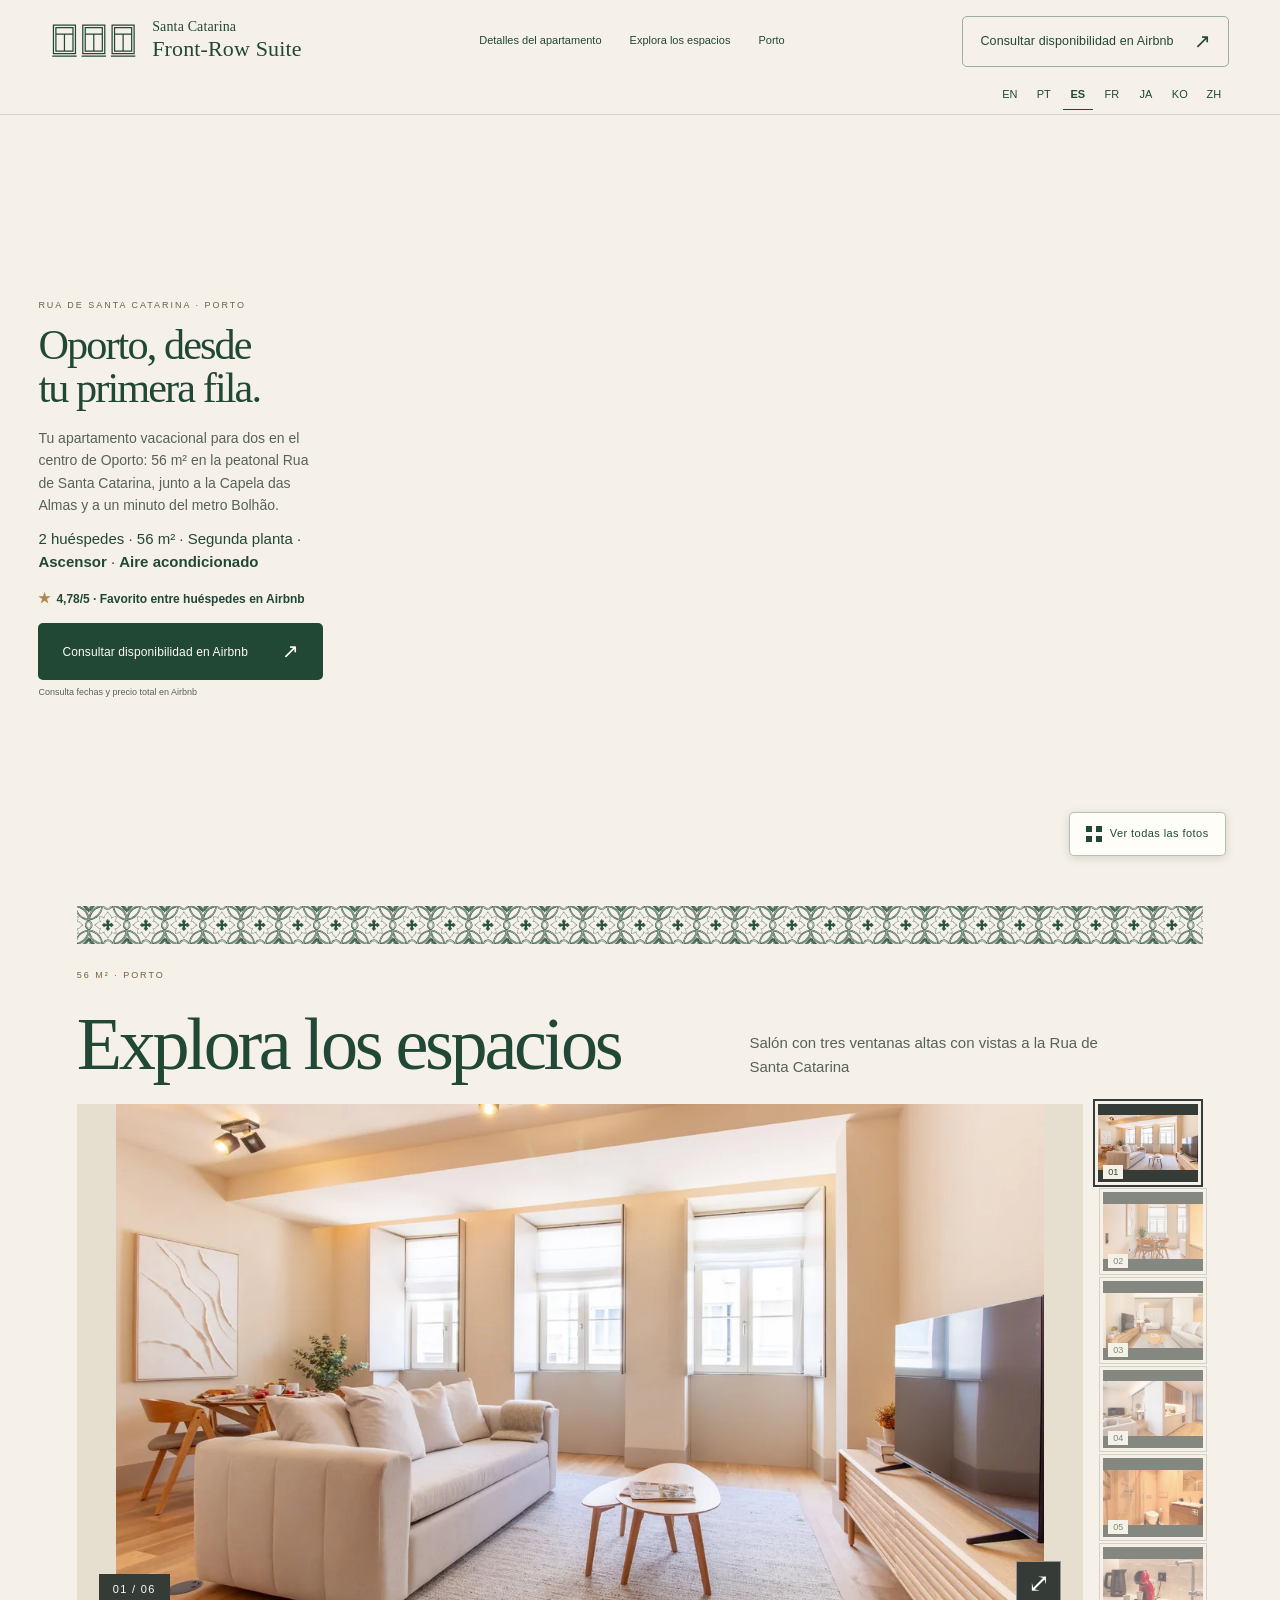
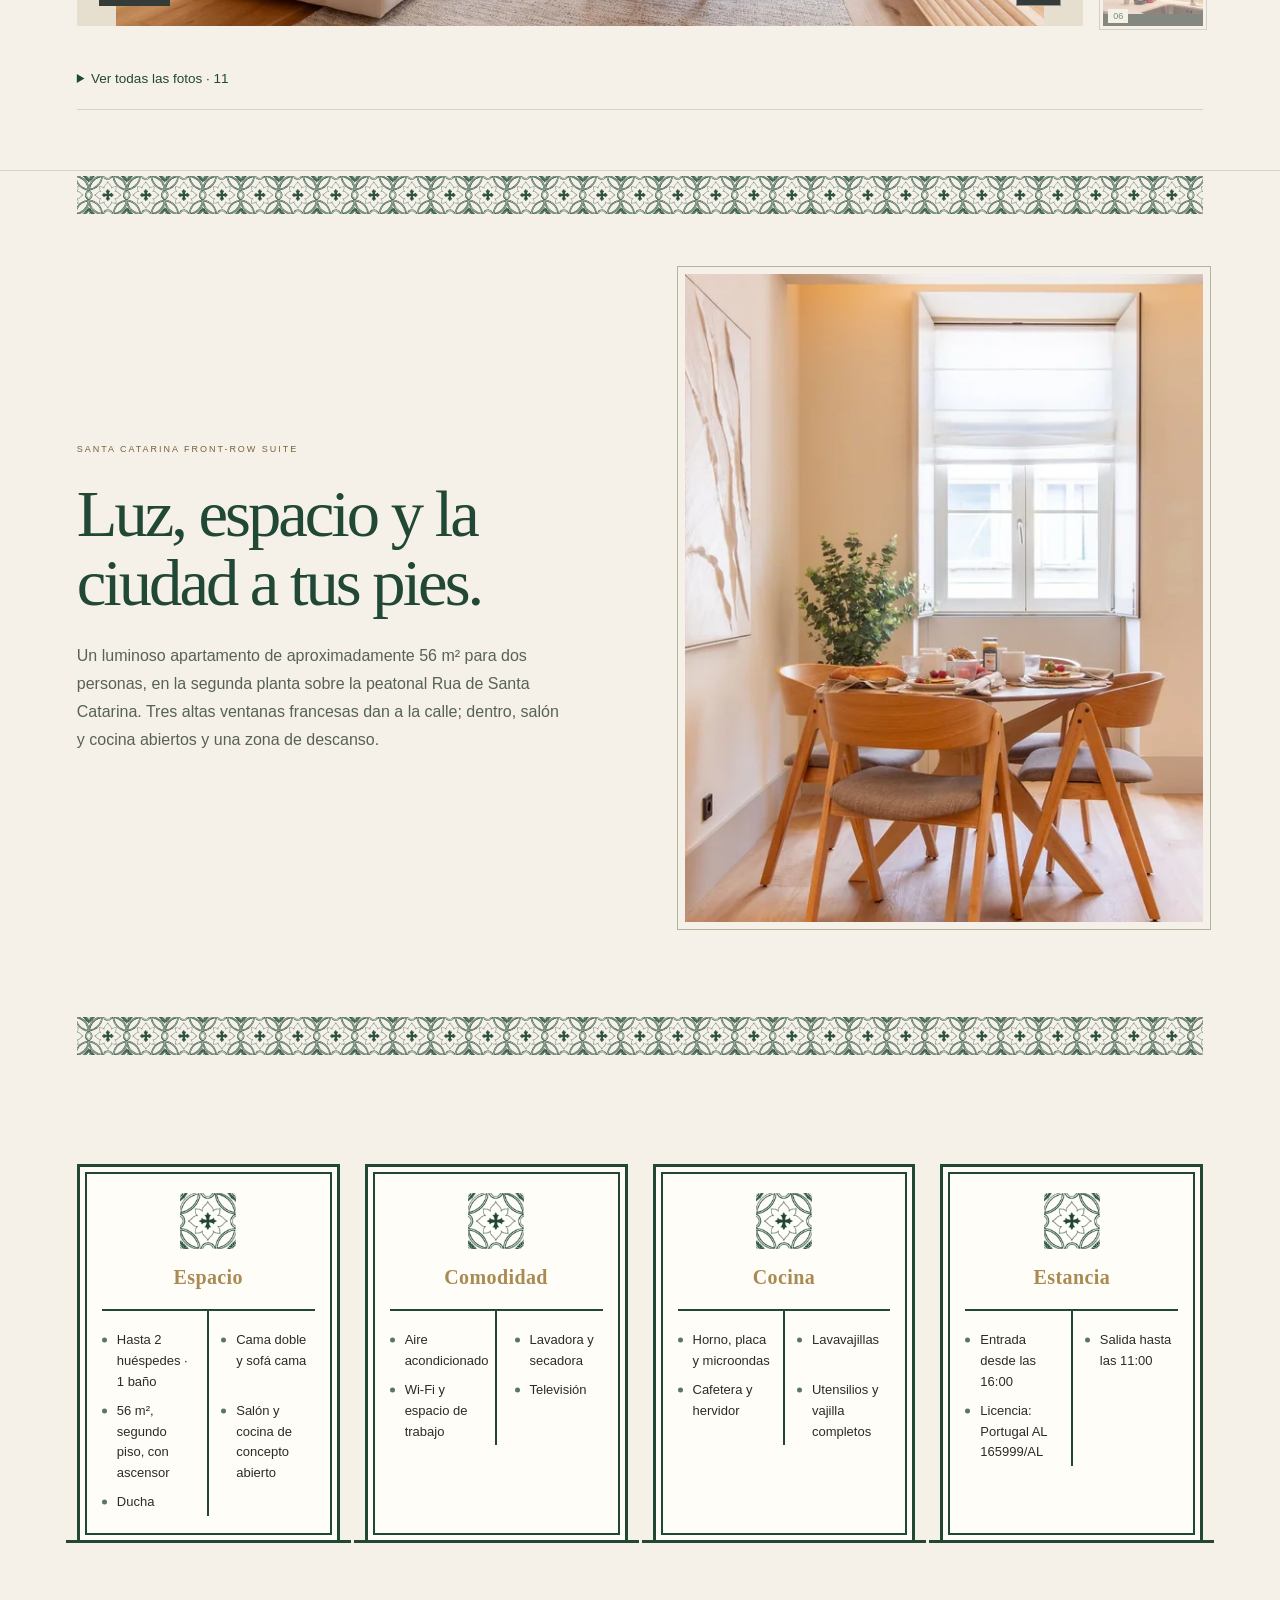
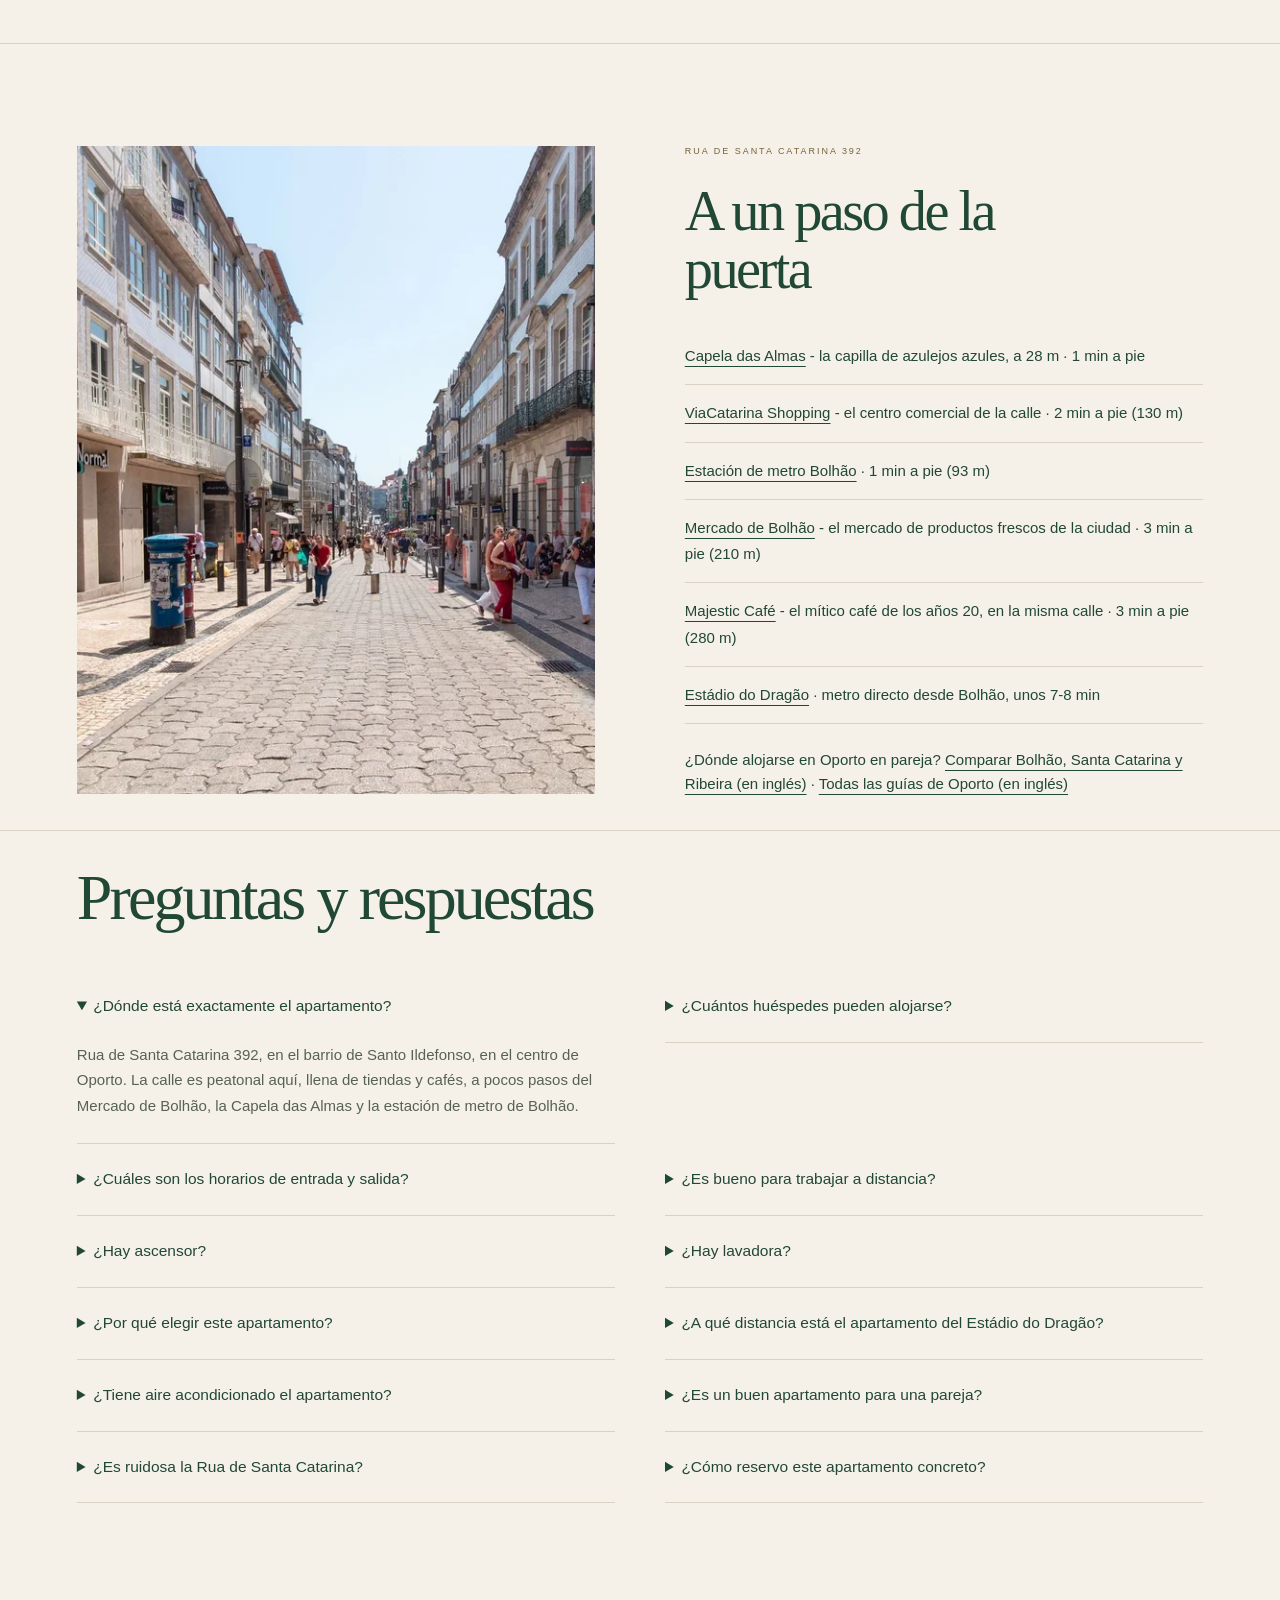
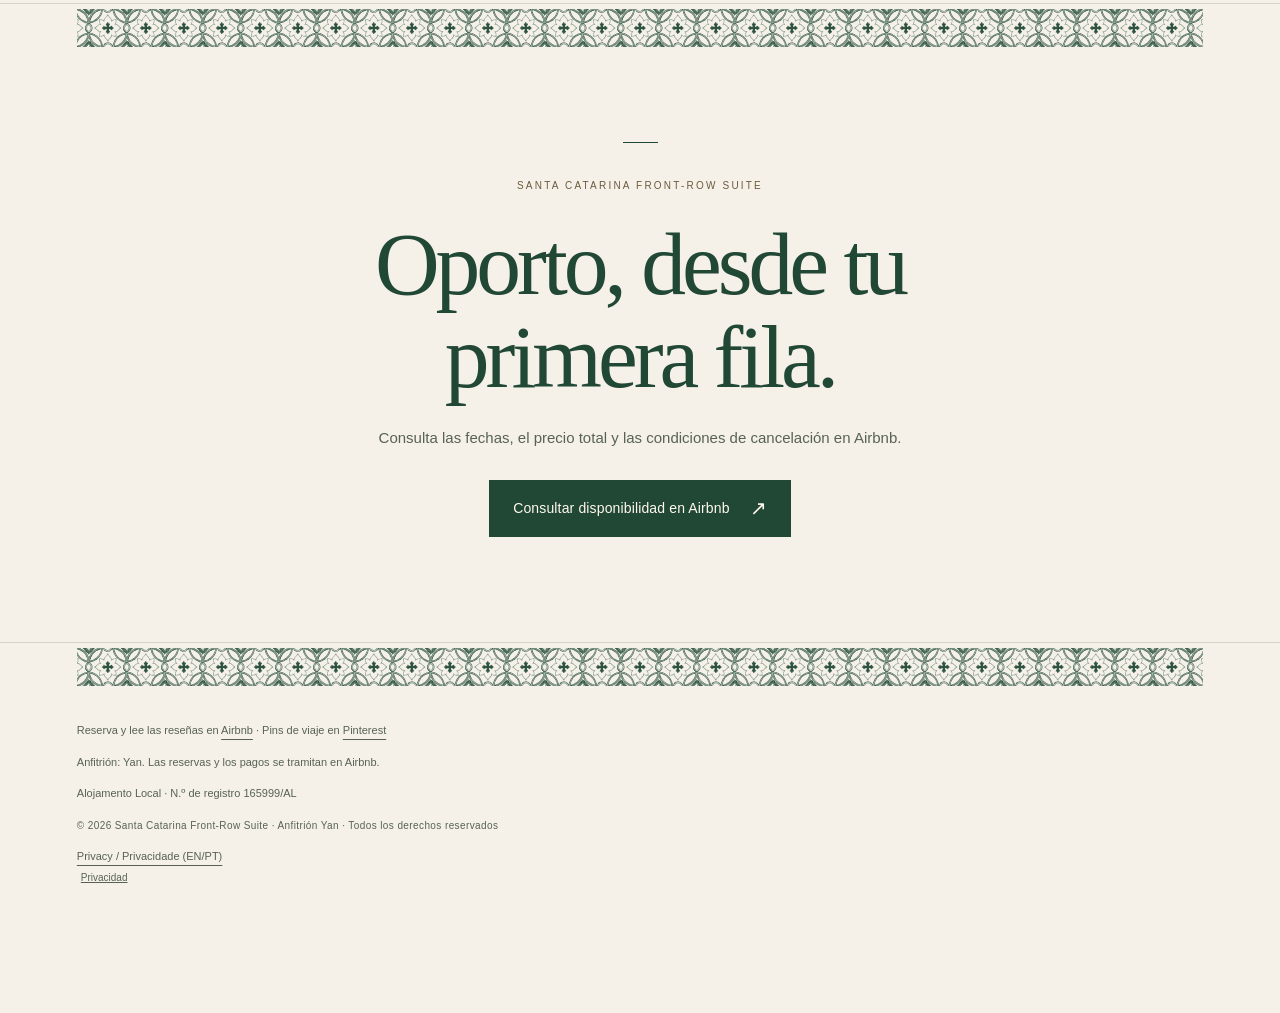
==== commit 038d4348: "A1+A3 (es/index.html): guides link and 3 FAQ answers (owner-approved 16 Nov 2026)" ====
--- a/es/index.html
+++ b/es/index.html
@@ -73,6 +73,8 @@
         "@type": "PostalAddress",
         "streetAddress": "Rua de Santa Catarina 392, 2 Frt Esq",
         "addressLocality": "Porto",
+        "addressRegion": "Porto",
+        "postalCode": "4000-443",
         "addressCountry": "PT"
       },
       "sameAs": [
@@ -209,6 +211,30 @@
           "acceptedAnswer": {
             "@type": "Answer",
             "text": "La estación de metro de Bolhão está a un minuto a pie del apartamento. Desde allí, un metro directo al Estádio do Dragão tarda unos 7 a 8 minutos, sin trasbordos. El estadio es la casa del FC Porto, ha acogido a la selección de Portugal y es sede del Mundial de la FIFA 2030. Una base cómoda para quien visita Oporto para ver un partido."
+          }
+        },
+        {
+          "@type": "Question",
+          "name": "¿Tiene aire acondicionado el apartamento?",
+          "acceptedAnswer": {
+            "@type": "Answer",
+            "text": "Sí, el apartamento tiene aire acondicionado."
+          }
+        },
+        {
+          "@type": "Question",
+          "name": "¿Es un buen apartamento para una pareja?",
+          "acceptedAnswer": {
+            "@type": "Answer",
+            "text": "Sí. Es una base cómoda para dos, con cama doble, cocina y un salón luminoso con tres altas ventanas francesas sobre la Rua de Santa Catarina."
+          }
+        },
+        {
+          "@type": "Question",
+          "name": "¿Es ruidosa la Rua de Santa Catarina?",
+          "acceptedAnswer": {
+            "@type": "Answer",
+            "text": "El apartamento da a una calle peatonal con tiendas y cafeterías, así que es posible que oigas algo de ruido de la calle. Para hacerte una idea, consulta las reseñas recientes en Airbnb o escríbenos antes de reservar."
           }
         },
         {
@@ -236,7 +262,7 @@
 <p><a href="https://maps.app.goo.gl/CtZPgoXBhQ2FH2Q48" rel="noopener">Mercado de Bolhão</a> - el mercado de productos frescos de la ciudad · 3 min a pie (210 m)</p>
 <p><a href="https://maps.app.goo.gl/dxZPnbV4CiZjx5Y49" rel="noopener">Majestic Café</a> - el mítico café de los años 20, en la misma calle · 3 min a pie (280 m)</p>
 <p><a href="https://www.google.com/maps/search/?api=1&amp;query=Est%C3%A1dio+do+Drag%C3%A3o" rel="noopener">Estádio do Dragão</a> · metro directo desde Bolhão, unos 7-8 min</p>
-</div></div></section><section class="section questions reveal"><h2>Preguntas y respuestas</h2><div class="faq">
+</div><p style="margin-top:24px;font-size:15px">¿Dónde alojarse en Oporto en pareja? <a href="/guides/where-to-stay-porto-for-two/">Comparar Bolhão, Santa Catarina y Ribeira (en inglés)</a> · <a href="/guides/">Todas las guías de Oporto (en inglés)</a></p></div></section><section class="section questions reveal"><h2>Preguntas y respuestas</h2><div class="faq">
 <details open=""><summary>¿Dónde está exactamente el apartamento?</summary><p>Rua de Santa Catarina 392, en el barrio de Santo Ildefonso, en el centro de Oporto. La calle es peatonal aquí, llena de tiendas y cafés, a pocos pasos del Mercado de Bolhão, la Capela das Almas y la estación de metro de Bolhão.</p></details>
 <details><summary>¿Cuántos huéspedes pueden alojarse?</summary><p>Una cama doble y un sofá cama ofrecen opciones flexibles para dos huéspedes, incluidos amigos que prefieren dormir en camas separadas. Ocupación máxima: 2 huéspedes.</p></details>
 <details><summary>¿Cuáles son los horarios de entrada y salida?</summary><p>La entrada es desde las 16:00 y la salida hasta las 11:00. Los detalles y cualquier flexibilidad se confirman con cada reserva en Airbnb.</p></details>
@@ -245,9 +271,12 @@
 <details><summary>¿Hay lavadora?</summary><p>Sí, hay lavadora y secadora dentro del apartamento, lo que facilita las estancias largas.</p></details>
 <details><summary>¿Por qué elegir este apartamento?</summary><p>Tres altas ventanas francesas dan a Rua de Santa Catarina desde la segunda planta. Unos 56 m², luz natural y un salón abierto ofrecen a dos huéspedes una base acogedora en el centro de Oporto.</p></details>
 <details><summary>¿A qué distancia está el apartamento del Estádio do Dragão?</summary><p>La estación de metro de Bolhão está a un minuto a pie del apartamento. Desde allí, un metro directo al Estádio do Dragão tarda unos 7 a 8 minutos, sin trasbordos. El estadio es la casa del FC Porto, ha acogido a la selección de Portugal y es sede del Mundial de la FIFA 2030. Una base cómoda para quien visita Oporto para ver un partido.</p></details>
+<details><summary>¿Tiene aire acondicionado el apartamento?</summary><p>Sí, el apartamento tiene aire acondicionado.</p></details>
+<details><summary>¿Es un buen apartamento para una pareja?</summary><p>Sí. Es una base cómoda para dos, con cama doble, cocina y un salón luminoso con tres altas ventanas francesas sobre la Rua de Santa Catarina.</p></details>
+<details><summary>¿Es ruidosa la Rua de Santa Catarina?</summary><p>El apartamento da a una calle peatonal con tiendas y cafeterías, así que es posible que oigas algo de ruido de la calle. Para hacerte una idea, consulta las reseñas recientes en Airbnb o escríbenos antes de reservar.</p></details>
 <details><summary>¿Cómo reservo este apartamento concreto?</summary><p>Usa el botón Airbnb para abrir el anuncio 1455066495407495959, Santa Catarina Front-Row Suite. Airbnb muestra fechas disponibles, precios totales y condiciones de reserva y cancelación.</p></details></div></section><div aria-hidden="true" class="ceramic-strip"></div><section class="closing reveal"><p class="eyebrow">SANTA CATARINA FRONT-ROW SUITE</p><h2>Oporto, desde tu primera fila.</h2><p>Consulta las fechas, el precio total y las condiciones de cancelación en Airbnb.</p><a class="cta" data-booking="closing" href="https://www.airbnb.com/rooms/1455066495407495959" rel="noopener">Consultar disponibilidad en Airbnb<span aria-hidden="true">↗</span></a></section><div aria-hidden="true" class="ceramic-strip"></div></main><footer>
 <p>Reserva y lee las reseñas en <a data-placement="footer" href="https://www.airbnb.com/rooms/1455066495407495959" rel="noopener">Airbnb</a> · Pins de viaje en <a href="https://pt.pinterest.com/scfrontrowporto/" rel="noopener">Pinterest</a></p>
 <p>Anfitrión: Yan. Las reservas y los pagos se tramitan en Airbnb.</p>
 <p class="al-registration">Alojamento Local · N.º de registro 165999/AL</p><p class="rights">© 2026 Santa Catarina Front-Row Suite · Anfitrión Yan · Todos los derechos reservados</p><p><a href="/privacy.html">Privacy / Privacidade (EN/PT)</a></p></footer><div aria-label="Consultar disponibilidad en Airbnb" class="mobile-book" role="region"><span aria-hidden="true" class="window-mark bar-mark"><svg fill="none" viewBox="0 0 216 88" xmlns="http://www.w3.org/2000/svg"><path d="M6 5h54v70h-54z M12 11h42v58h-42z M12 27h42 M33 27v42 M3 81h60 M78 5h54v70h-54z M84 11h42v58h-42z M84 27h42 M105 27v42 M75 81h60 M150 5h54v70h-54z M156 11h42v58h-42z M156 27h42 M177 27v42 M147 81h60" stroke="currentColor" stroke-linejoin="miter" stroke-width="3"></path></svg></span><span>Santa Catarina<br/><b>Front-Row Suite</b></span><a class="cta" data-booking="mobile" href="https://www.airbnb.com/rooms/1455066495407495959" rel="noopener">Consultar disponibilidad en Airbnb<span aria-hidden="true">↗</span></a></div><dialog aria-label="Ver todas las fotos" class="lightbox"><div class="lightbox-bar"><span aria-live="polite" class="photo-counter"></span><button aria-label="Cerrar galería" class="close-gallery">×</button></div><img alt="" class="lightbox-img"/><div class="lightbox-bottom"><button aria-label="Foto anterior" class="prev">←</button><p class="photo-caption"></p><button aria-label="Foto siguiente" class="next">→</button></div></dialog><script id="gallery-data" type="application/json">[{"src": "../images/16-living-windows-1200.webp", "alt": "Salón con tres ventanas altas con vistas a la Rua de Santa Catarina", "thumb": "../images/16-living-windows-640.webp"}, {"src": "../images/23-dining-windows-1200.webp", "alt": "Comedor con ventanas a la calle", "thumb": "../images/23-dining-windows-640.webp"}, {"src": "../images/17-bed-area-1200.webp", "alt": "Vista desde el salón hacia la zona de descanso con cama doble.", "thumb": "../images/17-bed-area-640.webp"}, {"src": "../images/19-open-kitchen-1200.webp", "alt": "Cocina y salón de concepto abierto", "thumb": "../images/19-open-kitchen-640.webp"}, {"src": "../images/18-bathroom-shower-1200.webp", "alt": "Baño con ducha", "thumb": "../images/18-bathroom-shower-640.webp"}, {"src": "../images/20-kitchen-coffee-1200.webp", "alt": "Rincón de café con cafetera y hervidor", "thumb": "../images/20-kitchen-coffee-640.webp"}, {"src": "../images/21-dining-area-1200.webp", "alt": "Mesa de comedor junto a la ventana", "thumb": "../images/21-dining-area-640.webp"}, {"src": "../images/22-living-sofa-tv-1200.webp", "alt": "Sofá y televisión en el salón", "thumb": "../images/22-living-sofa-tv-640.webp"}, {"src": "../images/24-pedestrian-street-1200.webp", "alt": "Rua de Santa Catarina peatonal frente al edificio", "thumb": "../images/24-pedestrian-street-640.webp"}, {"src": "../images/25-street-entrance-1200.webp", "alt": "Entrada del edificio en Rua de Santa Catarina", "thumb": "../images/25-street-entrance-640.webp"}, {"src": "../images/26-kitchen-dining-full.webp", "alt": "Cocina abierta con zona de comedor", "thumb": "../images/26-kitchen-dining-640.webp"}]</script>
 </body>
-</html>
+                                                                                                                                                                                                                                                                                                                                                                                                                                                                                                                                                                                                                                                                                                                                                                                                                                                                                                                                                                                                                                                                                                                                                                                                                                                                                                                                                                                                                                                                                                                                                                                                                                                                                                                                                                                                                                                                                                                                                                                                                                                                                                                                                                                                                                                                                                                                                                                                                                                                                                                                                                                                                                                                                                                                                                                                                                                                                                                                     </html>
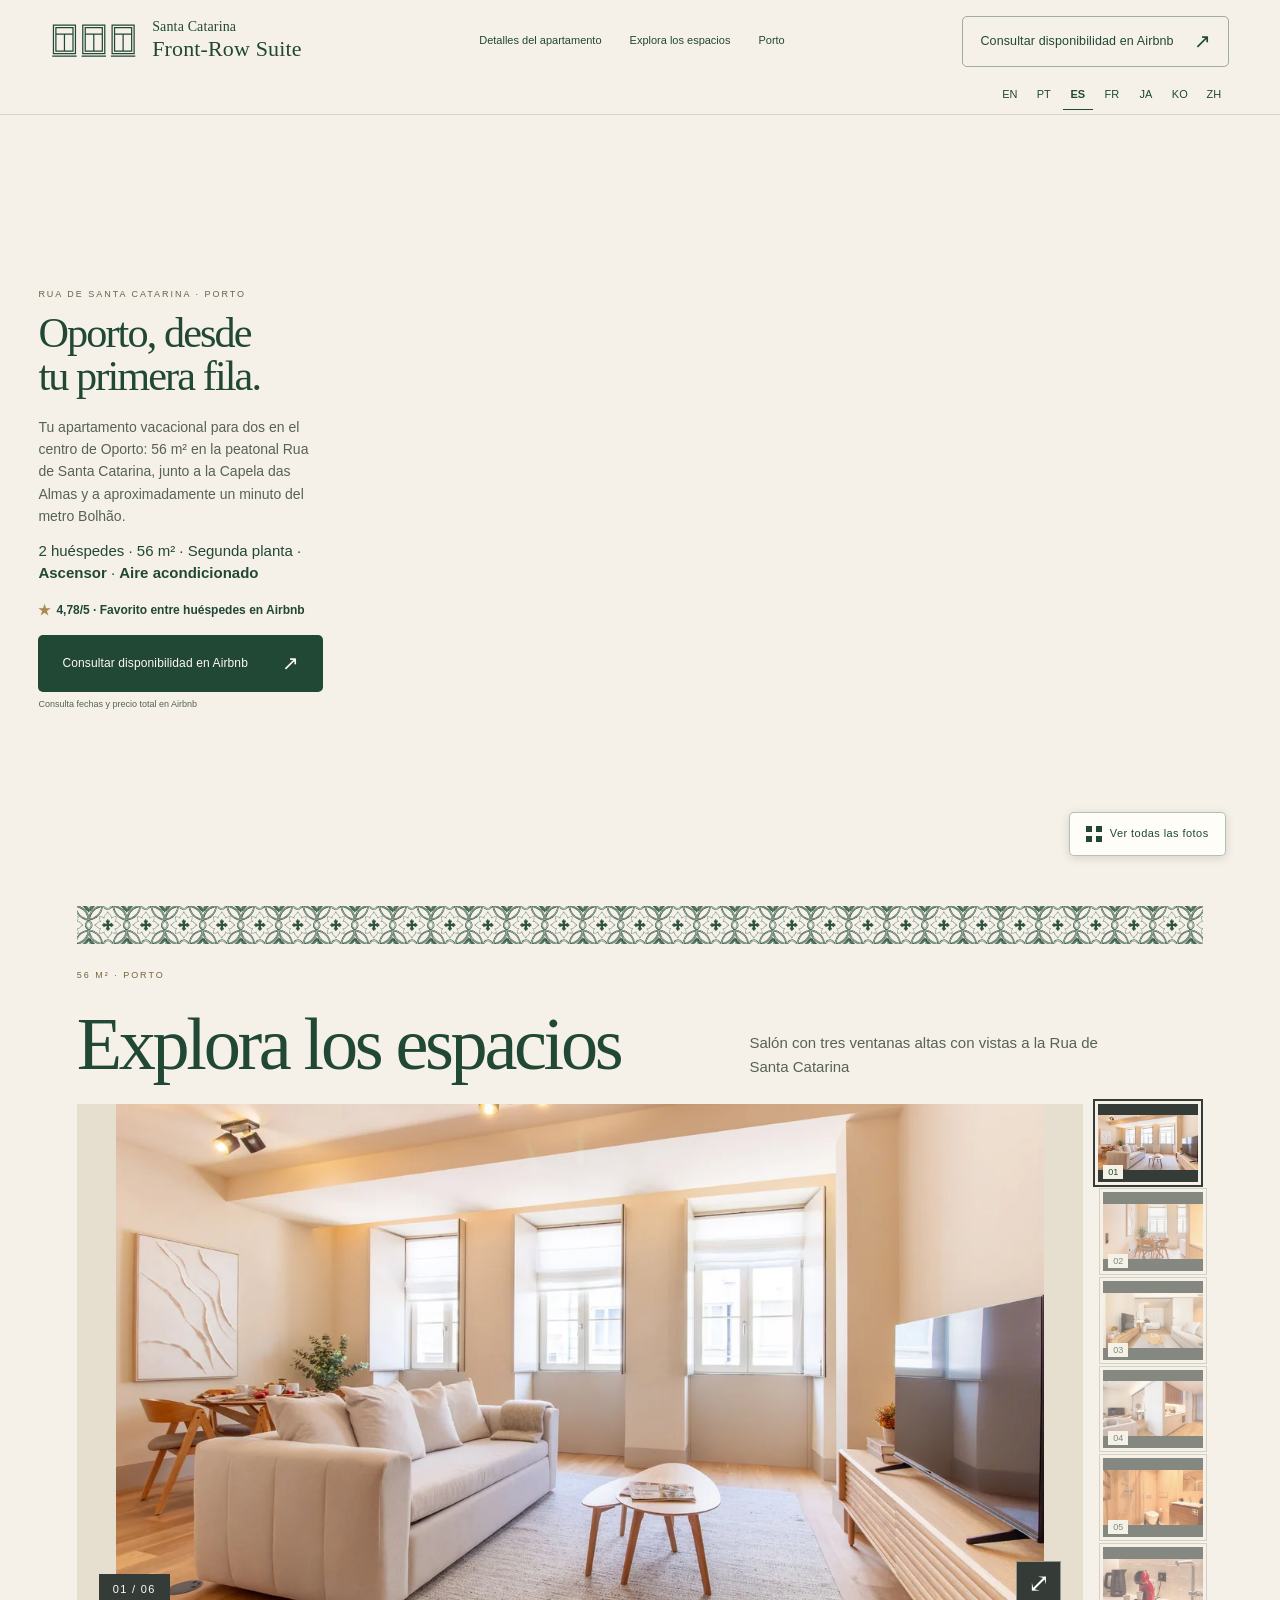
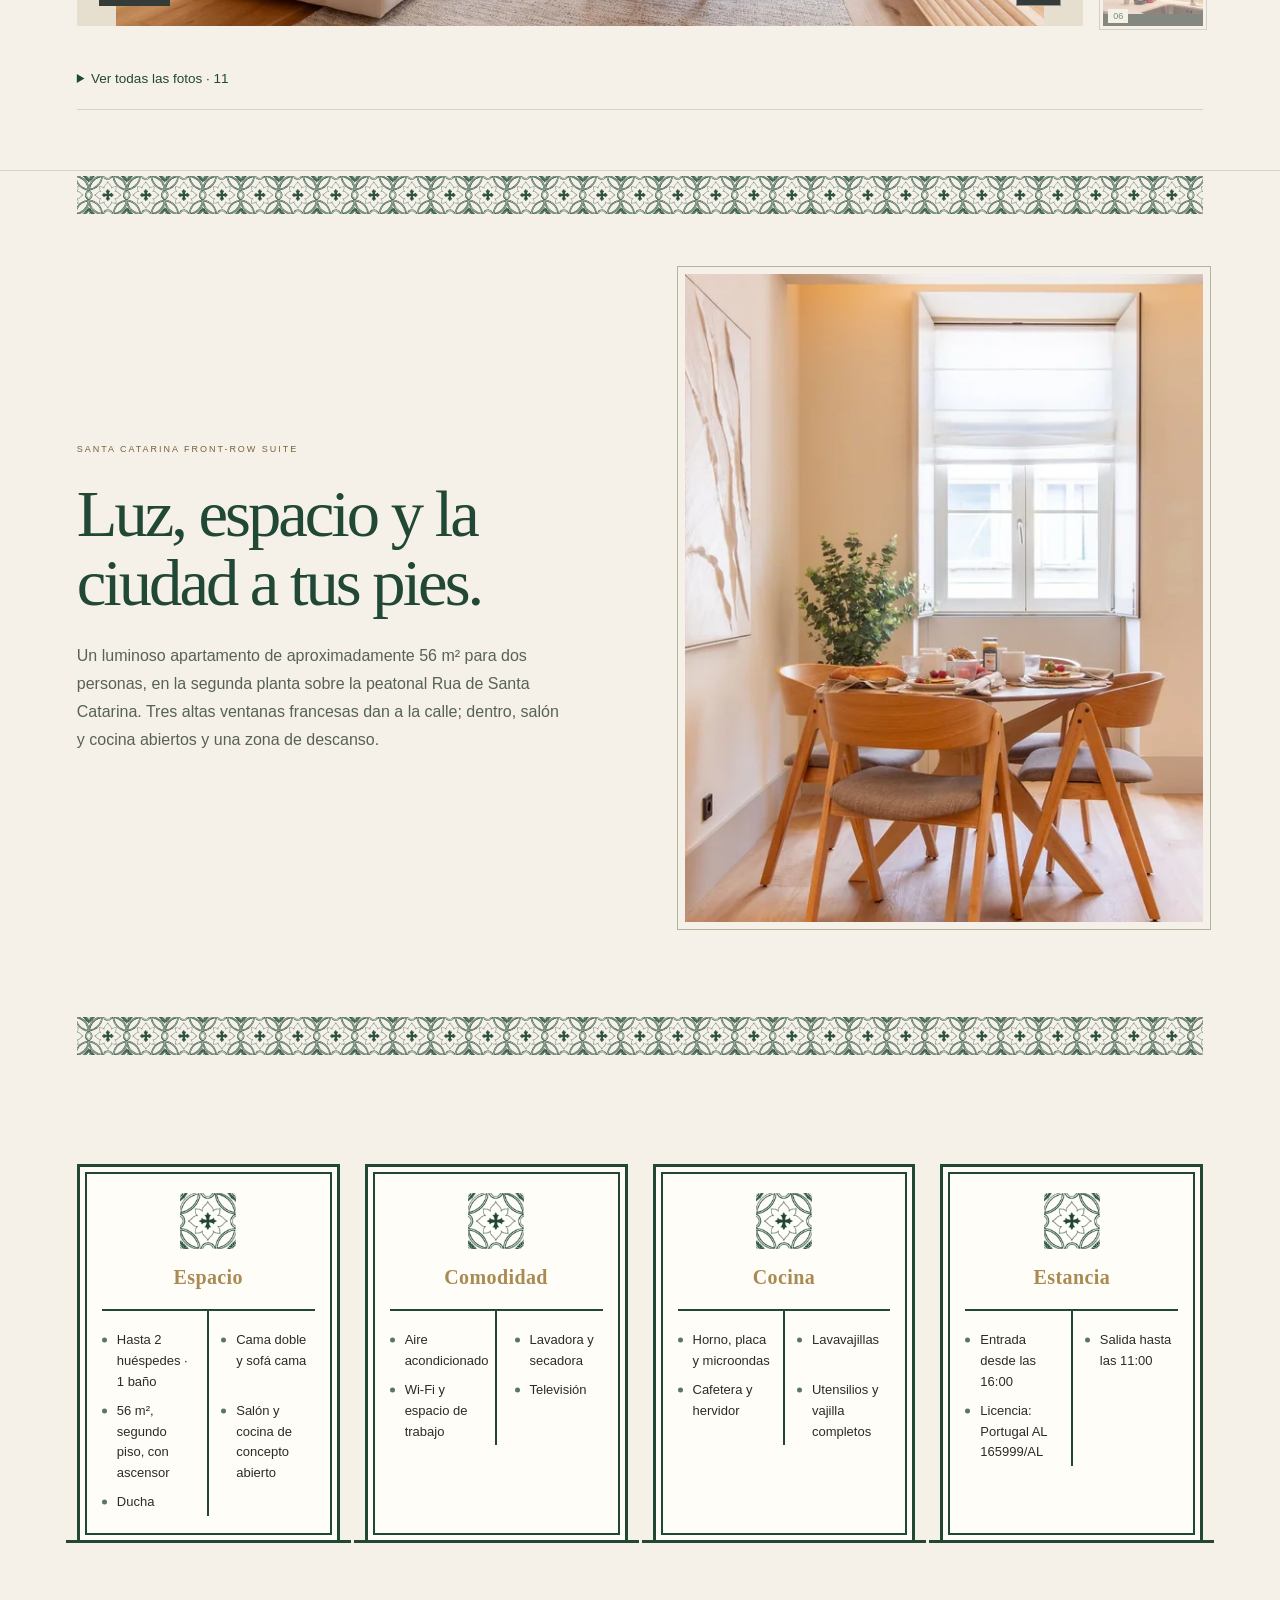
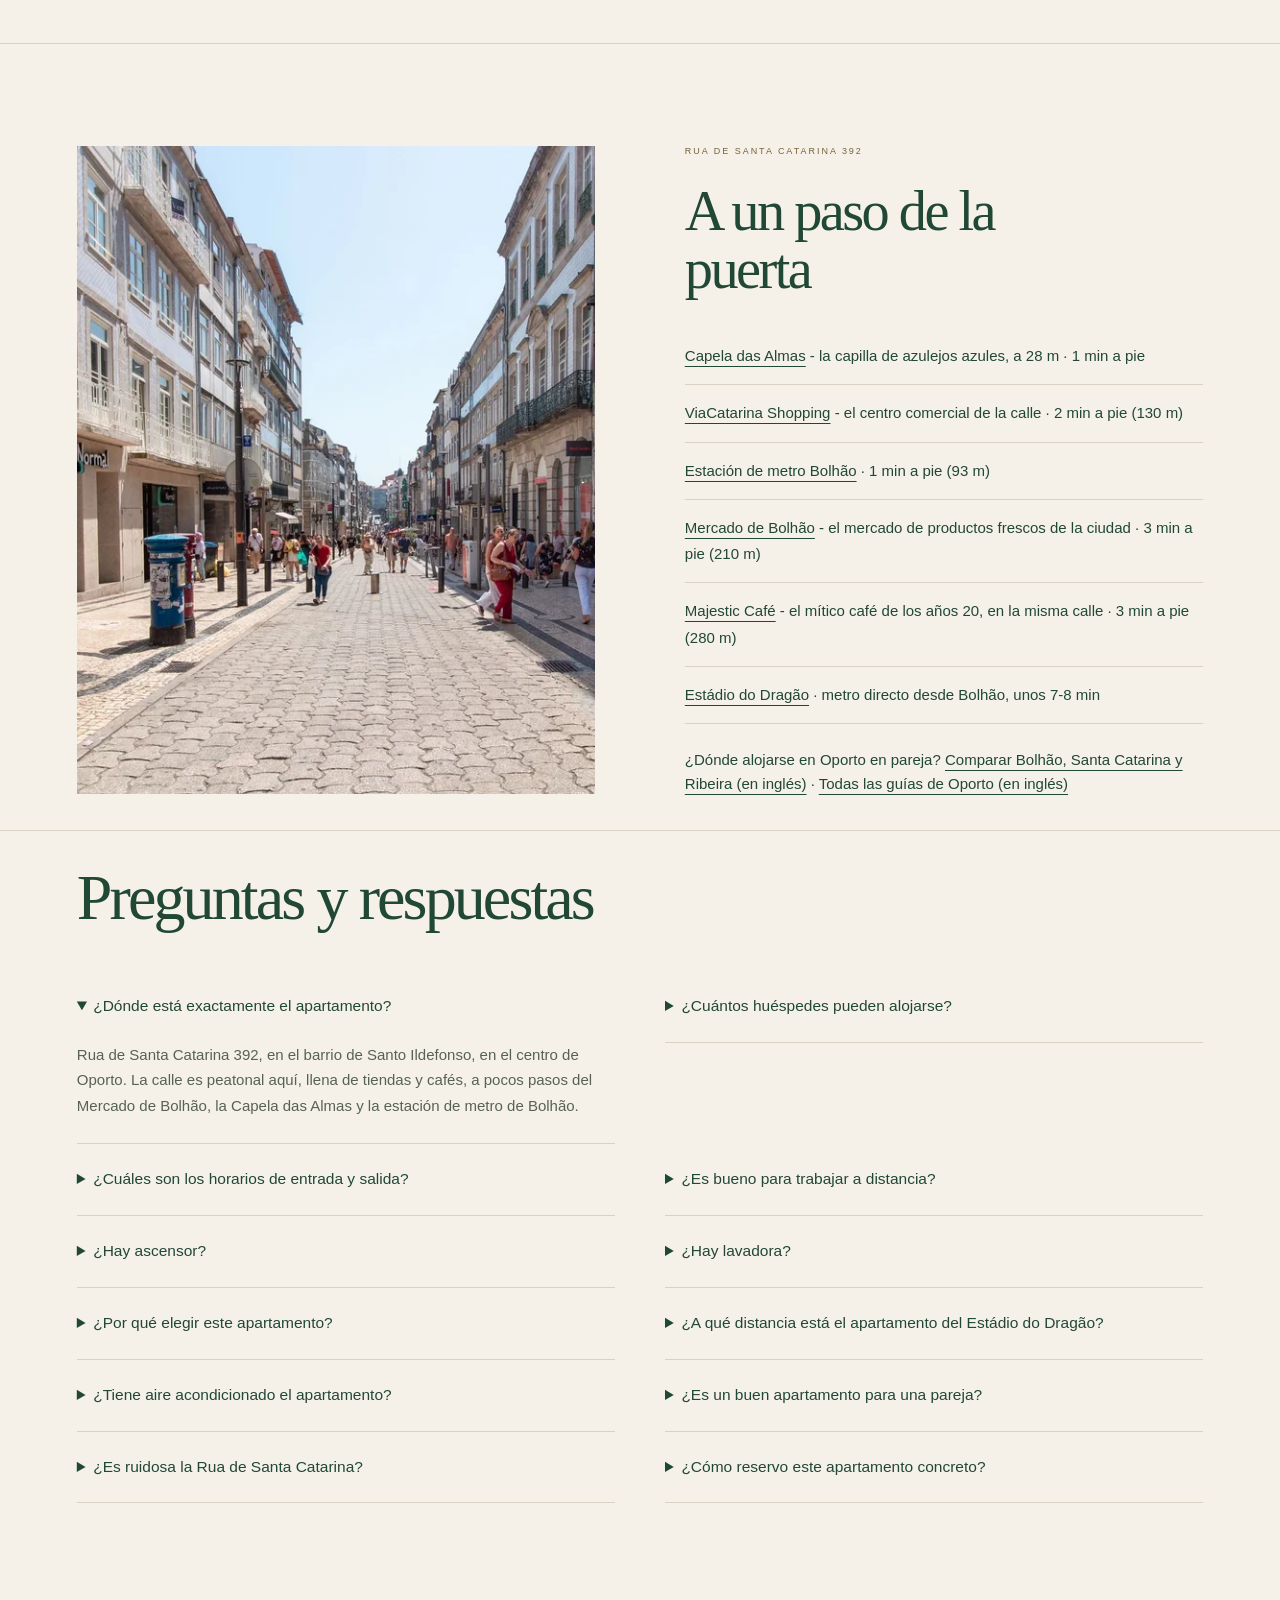
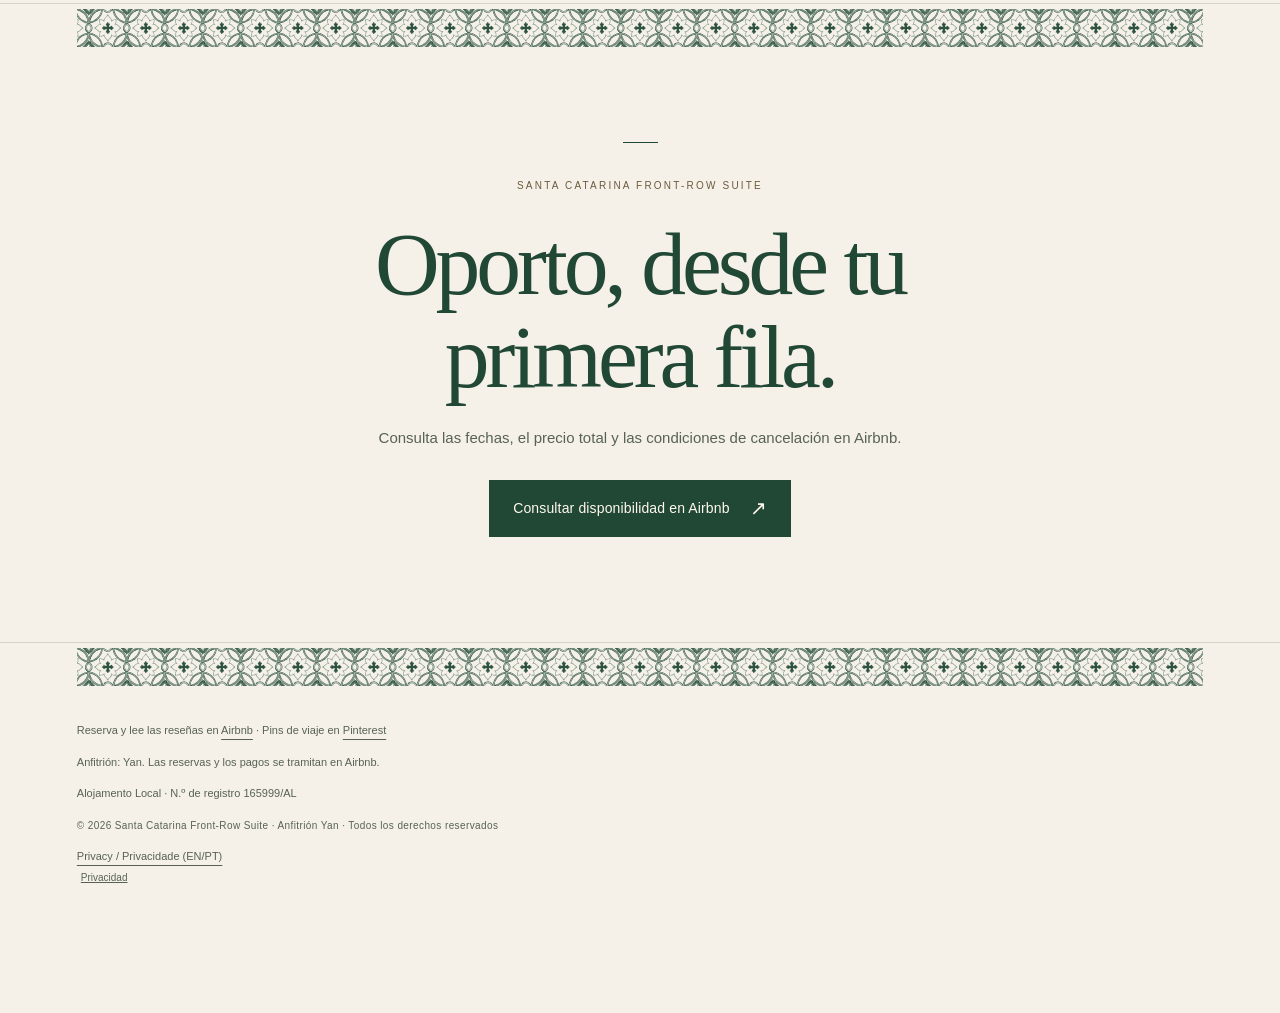
==== commit 17928fb8: "Update index.html" ====
--- a/es/index.html
+++ b/es/index.html
@@ -250,7 +250,7 @@
   ]
 }</script>
 <meta content="max-image-preview:large" name="robots"/><meta content="#442b36" name="theme-color"/><meta content="Santa Catarina Front-Row Suite" property="og:site_name"/><meta content="1200" property="og:image:width"/><meta content="675" property="og:image:height"/><meta content="Salón con tres ventanas altas con vistas a la Rua de Santa Catarina" property="og:image:alt"/><link href="../assets/favicon.svg" rel="icon" type="image/svg+xml"/><link href="../assets/common.css" rel="stylesheet"/><link href="../assets/theme.css" rel="stylesheet"/><script defer="True" src="../assets/main.js"></script><link href="../assets/icon-32.png" rel="icon" sizes="32x32" type="image/png"/><link href="../assets/icon-180.png" rel="apple-touch-icon"/><link href="../assets/icon-16.png" rel="icon" sizes="16x16" type="image/png"/></head>
-<body class="aplus jewel"><a class="skip" href="#main">Saltar al contenido</a><header class="site-header"><a class="brand" href="#main"><span aria-hidden="true" class="window-mark"><svg fill="none" viewBox="0 0 216 88" xmlns="http://www.w3.org/2000/svg"><path d="M6 5h54v70h-54z M12 11h42v58h-42z M12 27h42 M33 27v42 M3 81h60 M78 5h54v70h-54z M84 11h42v58h-42z M84 27h42 M105 27v42 M75 81h60 M150 5h54v70h-54z M156 11h42v58h-42z M156 27h42 M177 27v42 M147 81h60" stroke="currentColor" stroke-linejoin="miter" stroke-width="3"></path></svg></span><span>Santa Catarina<br/><b>Front-Row Suite</b></span></a><nav aria-label="Explorar" class="top-links"><a href="#apartment">Detalles del apartamento</a><a href="#spaces">Explora los espacios</a><a href="#neighbourhood">Porto</a></nav><a class="cta header-book" data-booking="header" href="https://www.airbnb.com/rooms/1455066495407495959" rel="noopener">Consultar disponibilidad en Airbnb<span aria-hidden="true">↗</span></a></header><nav aria-label="Languages" class="languages"><a href="../index.html" lang="en">EN</a><a href="../pt/index.html" lang="pt">PT</a><a aria-current="page" href="../es/index.html" lang="es">ES</a><a href="../fr/index.html" lang="fr">FR</a><a href="../ja/index.html" lang="ja">JA</a><a href="../ko/index.html" lang="ko">KO</a><a href="../zh-cn/index.html" lang="zh-Hans">ZH</a></nav><main id="main"><section class="hero cinematic"><div class="hero-copy"><div class="hero-introduction"><p class="eyebrow">RUA DE SANTA CATARINA · PORTO</p><h1><span class="headline-part" style="--step:0">Oporto, desde</span> <span class="headline-part" style="--step:1">tu primera fila.</span></h1></div><div class="hero-summary"><p class="hero-lede">Tu apartamento vacacional para dos en el centro de Oporto: 56 m² en la peatonal Rua de Santa Catarina, junto a la Capela das Almas y a un minuto del metro Bolhão.</p><p class="hero-facts">2 huéspedes · 56 m² · Segunda planta · <strong>Ascensor</strong> · <strong>Aire acondicionado</strong></p><a class="hero-proof" data-booking="social-proof" href="https://www.airbnb.com/rooms/1455066495407495959" rel="noopener"><span aria-hidden="true">★</span> 4,78/5 · Favorito entre huéspedes en Airbnb</a><a class="cta" data-booking="hero" href="https://www.airbnb.com/rooms/1455066495407495959" rel="noopener">Consultar disponibilidad en Airbnb<span aria-hidden="true">↗</span></a><p class="booking-note">Consulta fechas y precio total en Airbnb</p></div></div><div class="hero-media"><picture class="hero-photo"><source media="(min-width:761px)" srcset="../images/16-living-windows-full.webp" type="image/webp"/><source sizes="(max-width:760px) 100vw, 80vw" srcset="../images/16-living-windows-640.webp 640w, ../images/16-living-windows-1200.webp 1200w, ../images/16-living-windows-1920.webp 1920w" type="image/webp"/><img alt="Salón con tres ventanas altas con vistas a la Rua de Santa Catarina" decoding="async" fetchpriority="high" height="1080" src="../images/16-living-windows.jpg" width="1920"/></picture><button class="hero-gallery" data-open-gallery="0">Ver todas las fotos</button><a class="scroll-cue" href="#spaces">Explorar ↓</a></div></section><div aria-hidden="true" class="ceramic-strip"></div><section class="section photo-section reveal" id="spaces"><div class="space-experience"><div><div class="section-heading"><p class="eyebrow">56 M² · PORTO</p><h2>Explora los espacios</h2></div><p aria-live="polite" class="space-caption">Un luminoso apartamento de aproximadamente 56 m² para dos personas, en la segunda planta sobre la peatonal Rua de Santa Catarina. Tres altas ventanas francesas dan a la calle; dentro, salón y cocina abiertos y una zona de descanso.</p></div><div class="explorer" id="explorer"><div class="stage"><picture class="hero-photo"><source media="(min-width:761px)" srcset="../images/16-living-windows-full.webp" type="image/webp"/><source sizes="(max-width:760px) 100vw, 80vw" srcset="../images/16-living-windows-640.webp 640w, ../images/16-living-windows-1200.webp 1200w, ../images/16-living-windows-1920.webp 1920w" type="image/webp"/><img alt="Salón con tres ventanas altas con vistas a la Rua de Santa Catarina" decoding="async" fetchpriority="high" height="1080" src="../images/16-living-windows.jpg" width="1920"/></picture><button aria-label="Ver todas las fotos" class="expand-photo" data-open-gallery="0">⤢</button><p aria-live="polite" class="stage-count">01 / 06</p></div><div aria-label="Explora los espacios" class="space-tabs" role="tablist"></div><noscript></noscript></div></div><details class="gallery-archive"><summary class="gallery-summary">Ver todas las fotos · 11</summary><div class="photo-grid"><button class="gallery-tile tile-0" data-open-gallery="0" title="Ver todas las fotos"><picture class=""><source sizes="(max-width:760px) 100vw, 80vw" srcset="../images/16-living-windows-640.webp 640w, ../images/16-living-windows-1200.webp 1200w, ../images/16-living-windows-1920.webp 1920w" type="image/webp"/><img alt="Salón con tres ventanas altas con vistas a la Rua de Santa Catarina" decoding="async" height="1080" loading="lazy" src="../images/16-living-windows.jpg" width="1920"/></picture><span aria-hidden="true">01 / 11 ↗</span></button><button class="gallery-tile tile-1" data-open-gallery="1" title="Ver todas las fotos"><picture class=""><source sizes="(max-width:760px) 100vw, 80vw" srcset="../images/23-dining-windows-640.webp 640w, ../images/23-dining-windows-1200.webp 1200w, ../images/23-dining-windows-1920.webp 1920w" type="image/webp"/><img alt="Comedor con ventanas a la calle" decoding="async" height="1080" loading="lazy" src="../images/23-dining-windows.jpg" width="1920"/></picture><span aria-hidden="true">02 / 11 ↗</span></button><button class="gallery-tile tile-2" data-open-gallery="2" title="Ver todas las fotos"><picture class=""><source sizes="(max-width:760px) 100vw, 80vw" srcset="../images/17-bed-area-640.webp 640w, ../images/17-bed-area-1200.webp 1200w, ../images/17-bed-area-1920.webp 1920w" type="image/webp"/><img alt="Vista desde el salón hacia la zona de descanso con cama doble." decoding="async" height="1080" loading="lazy" src="../images/17-bed-area.jpg" width="1920"/></picture><span aria-hidden="true">03 / 11 ↗</span></button><button class="gallery-tile tile-3" data-open-gallery="3" title="Ver todas las fotos"><picture class=""><source sizes="(max-width:760px) 100vw, 80vw" srcset="../images/19-open-kitchen-640.webp 640w, ../images/19-open-kitchen-1200.webp 1200w, ../images/19-open-kitchen-1920.webp 1920w" type="image/webp"/><img alt="Cocina y salón de concepto abierto" decoding="async" height="1080" loading="lazy" src="../images/19-open-kitchen.jpg" width="1920"/></picture><span aria-hidden="true">04 / 11 ↗</span></button><button class="gallery-tile tile-4" data-open-gallery="4" title="Ver todas las fotos"><picture class=""><source sizes="(max-width:760px) 100vw, 80vw" srcset="../images/18-bathroom-shower-640.webp 640w, ../images/18-bathroom-shower-1200.webp 1200w, ../images/18-bathroom-shower-1920.webp 1920w" type="image/webp"/><img alt="Baño con ducha" decoding="async" height="1080" loading="lazy" src="../images/18-bathroom-shower.jpg" width="1920"/></picture><span aria-hidden="true">05 / 11 ↗</span></button><button class="gallery-tile tile-5" data-open-gallery="5" title="Ver todas las fotos"><picture class=""><source sizes="(max-width:760px) 100vw, 80vw" srcset="../images/20-kitchen-coffee-640.webp 640w, ../images/20-kitchen-coffee-1200.webp 1200w, ../images/20-kitchen-coffee-1920.webp 1920w" type="image/webp"/><img alt="Rincón de café con cafetera y hervidor" decoding="async" height="1080" loading="lazy" src="../images/20-kitchen-coffee.jpg" width="1920"/></picture><span aria-hidden="true">06 / 11 ↗</span></button><button class="gallery-tile tile-6" data-open-gallery="6" title="Ver todas las fotos"><picture class=""><source sizes="(max-width:760px) 100vw, 80vw" srcset="../images/21-dining-area-640.webp 640w, ../images/21-dining-area-1200.webp 1200w, ../images/21-dining-area-1920.webp 1920w" type="image/webp"/><img alt="Mesa de comedor junto a la ventana" decoding="async" height="1080" loading="lazy" src="../images/21-dining-area.jpg" width="1920"/></picture><span aria-hidden="true">07 / 11 ↗</span></button><button class="gallery-tile tile-7" data-open-gallery="7" title="Ver todas las fotos"><picture class=""><source sizes="(max-width:760px) 100vw, 80vw" srcset="../images/22-living-sofa-tv-640.webp 640w, ../images/22-living-sofa-tv-1200.webp 1200w, ../images/22-living-sofa-tv-1920.webp 1920w" type="image/webp"/><img alt="Sofá y televisión en el salón" decoding="async" height="1080" loading="lazy" src="../images/22-living-sofa-tv.jpg" width="1920"/></picture><span aria-hidden="true">08 / 11 ↗</span></button><button class="gallery-tile tile-8" data-open-gallery="8" title="Ver todas las fotos"><picture class=""><source sizes="(max-width:760px) 100vw, 80vw" srcset="../images/24-pedestrian-street-640.webp 640w, ../images/24-pedestrian-street-1200.webp 1200w, ../images/24-pedestrian-street-1920.webp 1920w" type="image/webp"/><img alt="Rua de Santa Catarina peatonal frente al edificio" decoding="async" height="1080" loading="lazy" src="../images/24-pedestrian-street.jpg" width="1920"/></picture><span aria-hidden="true">09 / 11 ↗</span></button><button class="gallery-tile tile-9" data-open-gallery="9" title="Ver todas las fotos"><picture class=""><source sizes="(max-width:760px) 100vw, 80vw" srcset="../images/25-street-entrance-640.webp 640w, ../images/25-street-entrance-1200.webp 1200w, ../images/25-street-entrance-1920.webp 1920w" type="image/webp"/><img alt="Entrada del edificio en Rua de Santa Catarina" decoding="async" height="1080" loading="lazy" src="../images/25-street-entrance.jpg" width="1920"/></picture><span aria-hidden="true">10 / 11 ↗</span></button><button class="gallery-tile tile-10" data-open-gallery="10" title="Ver todas las fotos"><picture class=""><source sizes="(max-width:760px) 100vw, 80vw" srcset="../images/26-kitchen-dining-640.webp 640w, ../images/26-kitchen-dining-1200.webp 1200w, ../images/26-kitchen-dining-1920.webp 1920w" type="image/webp"/><img alt="Cocina abierta con zona de comedor" decoding="async" height="1080" loading="lazy" src="../images/26-kitchen-dining.jpg" width="1920"/></picture><span aria-hidden="true">11 / 11 ↗</span></button></div></details></section><div aria-hidden="true" class="ceramic-strip"></div><section class="section story reveal" id="apartment"><div class="section-intro"><p class="eyebrow">SANTA CATARINA FRONT-ROW SUITE</p><h2>Luz, espacio y la ciudad a tus pies.</h2><p>Un luminoso apartamento de aproximadamente 56 m² para dos personas, en la segunda planta sobre la peatonal Rua de Santa Catarina. Tres altas ventanas francesas dan a la calle; dentro, salón y cocina abiertos y una zona de descanso.</p></div><div class="story-image"><picture class=""><source sizes="(max-width:760px) 100vw, 80vw" srcset="../images/23-dining-windows-640.webp 640w, ../images/23-dining-windows-1200.webp 1200w, ../images/23-dining-windows-1920.webp 1920w" type="image/webp"/><img alt="Comedor con ventanas a la calle" decoding="async" height="1080" loading="lazy" src="../images/23-dining-windows.jpg" width="1920"/></picture></div><div aria-hidden="true" class="ceramic-strip"></div><div class="amenities"><div class="cols">
+<body class="aplus jewel"><a class="skip" href="#main">Saltar al contenido</a><header class="site-header"><a class="brand" href="#main"><span aria-hidden="true" class="window-mark"><svg fill="none" viewBox="0 0 216 88" xmlns="http://www.w3.org/2000/svg"><path d="M6 5h54v70h-54z M12 11h42v58h-42z M12 27h42 M33 27v42 M3 81h60 M78 5h54v70h-54z M84 11h42v58h-42z M84 27h42 M105 27v42 M75 81h60 M150 5h54v70h-54z M156 11h42v58h-42z M156 27h42 M177 27v42 M147 81h60" stroke="currentColor" stroke-linejoin="miter" stroke-width="3"></path></svg></span><span>Santa Catarina<br/><b>Front-Row Suite</b></span></a><nav aria-label="Explorar" class="top-links"><a href="#apartment">Detalles del apartamento</a><a href="#spaces">Explora los espacios</a><a href="#neighbourhood">Porto</a></nav><a class="cta header-book" data-booking="header" href="https://www.airbnb.com/rooms/1455066495407495959" rel="noopener">Consultar disponibilidad en Airbnb<span aria-hidden="true">↗</span></a></header><nav aria-label="Languages" class="languages"><a href="../index.html" lang="en">EN</a><a href="../pt/index.html" lang="pt">PT</a><a aria-current="page" href="../es/index.html" lang="es">ES</a><a href="../fr/index.html" lang="fr">FR</a><a href="../ja/index.html" lang="ja">JA</a><a href="../ko/index.html" lang="ko">KO</a><a href="../zh-cn/index.html" lang="zh-Hans">ZH</a></nav><main id="main"><section class="hero cinematic"><div class="hero-copy"><div class="hero-introduction"><p class="eyebrow">RUA DE SANTA CATARINA · PORTO</p><h1><span class="headline-part" style="--step:0">Oporto, desde</span> <span class="headline-part" style="--step:1">tu primera fila.</span></h1></div><div class="hero-summary"><p class="hero-lede">Tu apartamento vacacional para dos en el centro de Oporto: 56 m² en la peatonal Rua de Santa Catarina, junto a la Capela das Almas y a aproximadamente un minuto del metro Bolhão.</p><p class="hero-facts">2 huéspedes · 56 m² · Segunda planta · <strong>Ascensor</strong> · <strong>Aire acondicionado</strong></p><a class="hero-proof" data-booking="social-proof" href="https://www.airbnb.com/rooms/1455066495407495959" rel="noopener"><span aria-hidden="true">★</span> 4,78/5 · Favorito entre huéspedes en Airbnb</a><a class="cta" data-booking="hero" href="https://www.airbnb.com/rooms/1455066495407495959" rel="noopener">Consultar disponibilidad en Airbnb<span aria-hidden="true">↗</span></a><p class="booking-note">Consulta fechas y precio total en Airbnb</p></div></div><div class="hero-media"><picture class="hero-photo"><source media="(min-width:761px)" srcset="../images/16-living-windows-full.webp" type="image/webp"/><source sizes="(max-width:760px) 100vw, 80vw" srcset="../images/16-living-windows-640.webp 640w, ../images/16-living-windows-1200.webp 1200w, ../images/16-living-windows-1920.webp 1920w" type="image/webp"/><img alt="Salón con tres ventanas altas con vistas a la Rua de Santa Catarina" decoding="async" fetchpriority="high" height="1080" src="../images/16-living-windows.jpg" width="1920"/></picture><button class="hero-gallery" data-open-gallery="0">Ver todas las fotos</button><a class="scroll-cue" href="#spaces">Explorar ↓</a></div></section><div aria-hidden="true" class="ceramic-strip"></div><section class="section photo-section reveal" id="spaces"><div class="space-experience"><div><div class="section-heading"><p class="eyebrow">56 M² · PORTO</p><h2>Explora los espacios</h2></div><p aria-live="polite" class="space-caption">Un luminoso apartamento de aproximadamente 56 m² para dos personas, en la segunda planta sobre la peatonal Rua de Santa Catarina. Tres altas ventanas francesas dan a la calle; dentro, salón y cocina abiertos y una zona de descanso.</p></div><div class="explorer" id="explorer"><div class="stage"><picture class="hero-photo"><source media="(min-width:761px)" srcset="../images/16-living-windows-full.webp" type="image/webp"/><source sizes="(max-width:760px) 100vw, 80vw" srcset="../images/16-living-windows-640.webp 640w, ../images/16-living-windows-1200.webp 1200w, ../images/16-living-windows-1920.webp 1920w" type="image/webp"/><img alt="Salón con tres ventanas altas con vistas a la Rua de Santa Catarina" decoding="async" fetchpriority="high" height="1080" src="../images/16-living-windows.jpg" width="1920"/></picture><button aria-label="Ver todas las fotos" class="expand-photo" data-open-gallery="0">⤢</button><p aria-live="polite" class="stage-count">01 / 06</p></div><div aria-label="Explora los espacios" class="space-tabs" role="tablist"></div><noscript></noscript></div></div><details class="gallery-archive"><summary class="gallery-summary">Ver todas las fotos · 11</summary><div class="photo-grid"><button class="gallery-tile tile-0" data-open-gallery="0" title="Ver todas las fotos"><picture class=""><source sizes="(max-width:760px) 100vw, 80vw" srcset="../images/16-living-windows-640.webp 640w, ../images/16-living-windows-1200.webp 1200w, ../images/16-living-windows-1920.webp 1920w" type="image/webp"/><img alt="Salón con tres ventanas altas con vistas a la Rua de Santa Catarina" decoding="async" height="1080" loading="lazy" src="../images/16-living-windows.jpg" width="1920"/></picture><span aria-hidden="true">01 / 11 ↗</span></button><button class="gallery-tile tile-1" data-open-gallery="1" title="Ver todas las fotos"><picture class=""><source sizes="(max-width:760px) 100vw, 80vw" srcset="../images/23-dining-windows-640.webp 640w, ../images/23-dining-windows-1200.webp 1200w, ../images/23-dining-windows-1920.webp 1920w" type="image/webp"/><img alt="Comedor con ventanas a la calle" decoding="async" height="1080" loading="lazy" src="../images/23-dining-windows.jpg" width="1920"/></picture><span aria-hidden="true">02 / 11 ↗</span></button><button class="gallery-tile tile-2" data-open-gallery="2" title="Ver todas las fotos"><picture class=""><source sizes="(max-width:760px) 100vw, 80vw" srcset="../images/17-bed-area-640.webp 640w, ../images/17-bed-area-1200.webp 1200w, ../images/17-bed-area-1920.webp 1920w" type="image/webp"/><img alt="Vista desde el salón hacia la zona de descanso con cama doble." decoding="async" height="1080" loading="lazy" src="../images/17-bed-area.jpg" width="1920"/></picture><span aria-hidden="true">03 / 11 ↗</span></button><button class="gallery-tile tile-3" data-open-gallery="3" title="Ver todas las fotos"><picture class=""><source sizes="(max-width:760px) 100vw, 80vw" srcset="../images/19-open-kitchen-640.webp 640w, ../images/19-open-kitchen-1200.webp 1200w, ../images/19-open-kitchen-1920.webp 1920w" type="image/webp"/><img alt="Cocina y salón de concepto abierto" decoding="async" height="1080" loading="lazy" src="../images/19-open-kitchen.jpg" width="1920"/></picture><span aria-hidden="true">04 / 11 ↗</span></button><button class="gallery-tile tile-4" data-open-gallery="4" title="Ver todas las fotos"><picture class=""><source sizes="(max-width:760px) 100vw, 80vw" srcset="../images/18-bathroom-shower-640.webp 640w, ../images/18-bathroom-shower-1200.webp 1200w, ../images/18-bathroom-shower-1920.webp 1920w" type="image/webp"/><img alt="Baño con ducha" decoding="async" height="1080" loading="lazy" src="../images/18-bathroom-shower.jpg" width="1920"/></picture><span aria-hidden="true">05 / 11 ↗</span></button><button class="gallery-tile tile-5" data-open-gallery="5" title="Ver todas las fotos"><picture class=""><source sizes="(max-width:760px) 100vw, 80vw" srcset="../images/20-kitchen-coffee-640.webp 640w, ../images/20-kitchen-coffee-1200.webp 1200w, ../images/20-kitchen-coffee-1920.webp 1920w" type="image/webp"/><img alt="Rincón de café con cafetera y hervidor" decoding="async" height="1080" loading="lazy" src="../images/20-kitchen-coffee.jpg" width="1920"/></picture><span aria-hidden="true">06 / 11 ↗</span></button><button class="gallery-tile tile-6" data-open-gallery="6" title="Ver todas las fotos"><picture class=""><source sizes="(max-width:760px) 100vw, 80vw" srcset="../images/21-dining-area-640.webp 640w, ../images/21-dining-area-1200.webp 1200w, ../images/21-dining-area-1920.webp 1920w" type="image/webp"/><img alt="Mesa de comedor junto a la ventana" decoding="async" height="1080" loading="lazy" src="../images/21-dining-area.jpg" width="1920"/></picture><span aria-hidden="true">07 / 11 ↗</span></button><button class="gallery-tile tile-7" data-open-gallery="7" title="Ver todas las fotos"><picture class=""><source sizes="(max-width:760px) 100vw, 80vw" srcset="../images/22-living-sofa-tv-640.webp 640w, ../images/22-living-sofa-tv-1200.webp 1200w, ../images/22-living-sofa-tv-1920.webp 1920w" type="image/webp"/><img alt="Sofá y televisión en el salón" decoding="async" height="1080" loading="lazy" src="../images/22-living-sofa-tv.jpg" width="1920"/></picture><span aria-hidden="true">08 / 11 ↗</span></button><button class="gallery-tile tile-8" data-open-gallery="8" title="Ver todas las fotos"><picture class=""><source sizes="(max-width:760px) 100vw, 80vw" srcset="../images/24-pedestrian-street-640.webp 640w, ../images/24-pedestrian-street-1200.webp 1200w, ../images/24-pedestrian-street-1920.webp 1920w" type="image/webp"/><img alt="Rua de Santa Catarina peatonal frente al edificio" decoding="async" height="1080" loading="lazy" src="../images/24-pedestrian-street.jpg" width="1920"/></picture><span aria-hidden="true">09 / 11 ↗</span></button><button class="gallery-tile tile-9" data-open-gallery="9" title="Ver todas las fotos"><picture class=""><source sizes="(max-width:760px) 100vw, 80vw" srcset="../images/25-street-entrance-640.webp 640w, ../images/25-street-entrance-1200.webp 1200w, ../images/25-street-entrance-1920.webp 1920w" type="image/webp"/><img alt="Entrada del edificio en Rua de Santa Catarina" decoding="async" height="1080" loading="lazy" src="../images/25-street-entrance.jpg" width="1920"/></picture><span aria-hidden="true">10 / 11 ↗</span></button><button class="gallery-tile tile-10" data-open-gallery="10" title="Ver todas las fotos"><picture class=""><source sizes="(max-width:760px) 100vw, 80vw" srcset="../images/26-kitchen-dining-640.webp 640w, ../images/26-kitchen-dining-1200.webp 1200w, ../images/26-kitchen-dining-1920.webp 1920w" type="image/webp"/><img alt="Cocina abierta con zona de comedor" decoding="async" height="1080" loading="lazy" src="../images/26-kitchen-dining.jpg" width="1920"/></picture><span aria-hidden="true">11 / 11 ↗</span></button></div></details></section><div aria-hidden="true" class="ceramic-strip"></div><section class="section story reveal" id="apartment"><div class="section-intro"><p class="eyebrow">SANTA CATARINA FRONT-ROW SUITE</p><h2>Luz, espacio y la ciudad a tus pies.</h2><p>Un luminoso apartamento de aproximadamente 56 m² para dos personas, en la segunda planta sobre la peatonal Rua de Santa Catarina. Tres altas ventanas francesas dan a la calle; dentro, salón y cocina abiertos y una zona de descanso.</p></div><div class="story-image"><picture class=""><source sizes="(max-width:760px) 100vw, 80vw" srcset="../images/23-dining-windows-640.webp 640w, ../images/23-dining-windows-1200.webp 1200w, ../images/23-dining-windows-1920.webp 1920w" type="image/webp"/><img alt="Comedor con ventanas a la calle" decoding="async" height="1080" loading="lazy" src="../images/23-dining-windows.jpg" width="1920"/></picture></div><div aria-hidden="true" class="ceramic-strip"></div><div class="amenities"><div class="cols">
 <div class="card"><h3>Espacio</h3><ul><li>Hasta 2 huéspedes · 1 baño</li><li>Cama doble y sofá cama</li><li>56 m², segundo piso, con ascensor</li><li>Salón y cocina de concepto abierto</li><li>Ducha</li></ul></div>
 <div class="card"><h3>Comodidad</h3><ul><li>Aire acondicionado</li><li>Lavadora y secadora</li><li>Wi-Fi y espacio de trabajo</li><li>Televisión</li></ul></div>
 <div class="card"><h3>Cocina</h3><ul><li>Horno, placa y microondas</li><li>Lavavajillas</li><li>Cafetera y hervidor</li><li>Utensilios y vajilla completos</li></ul></div>
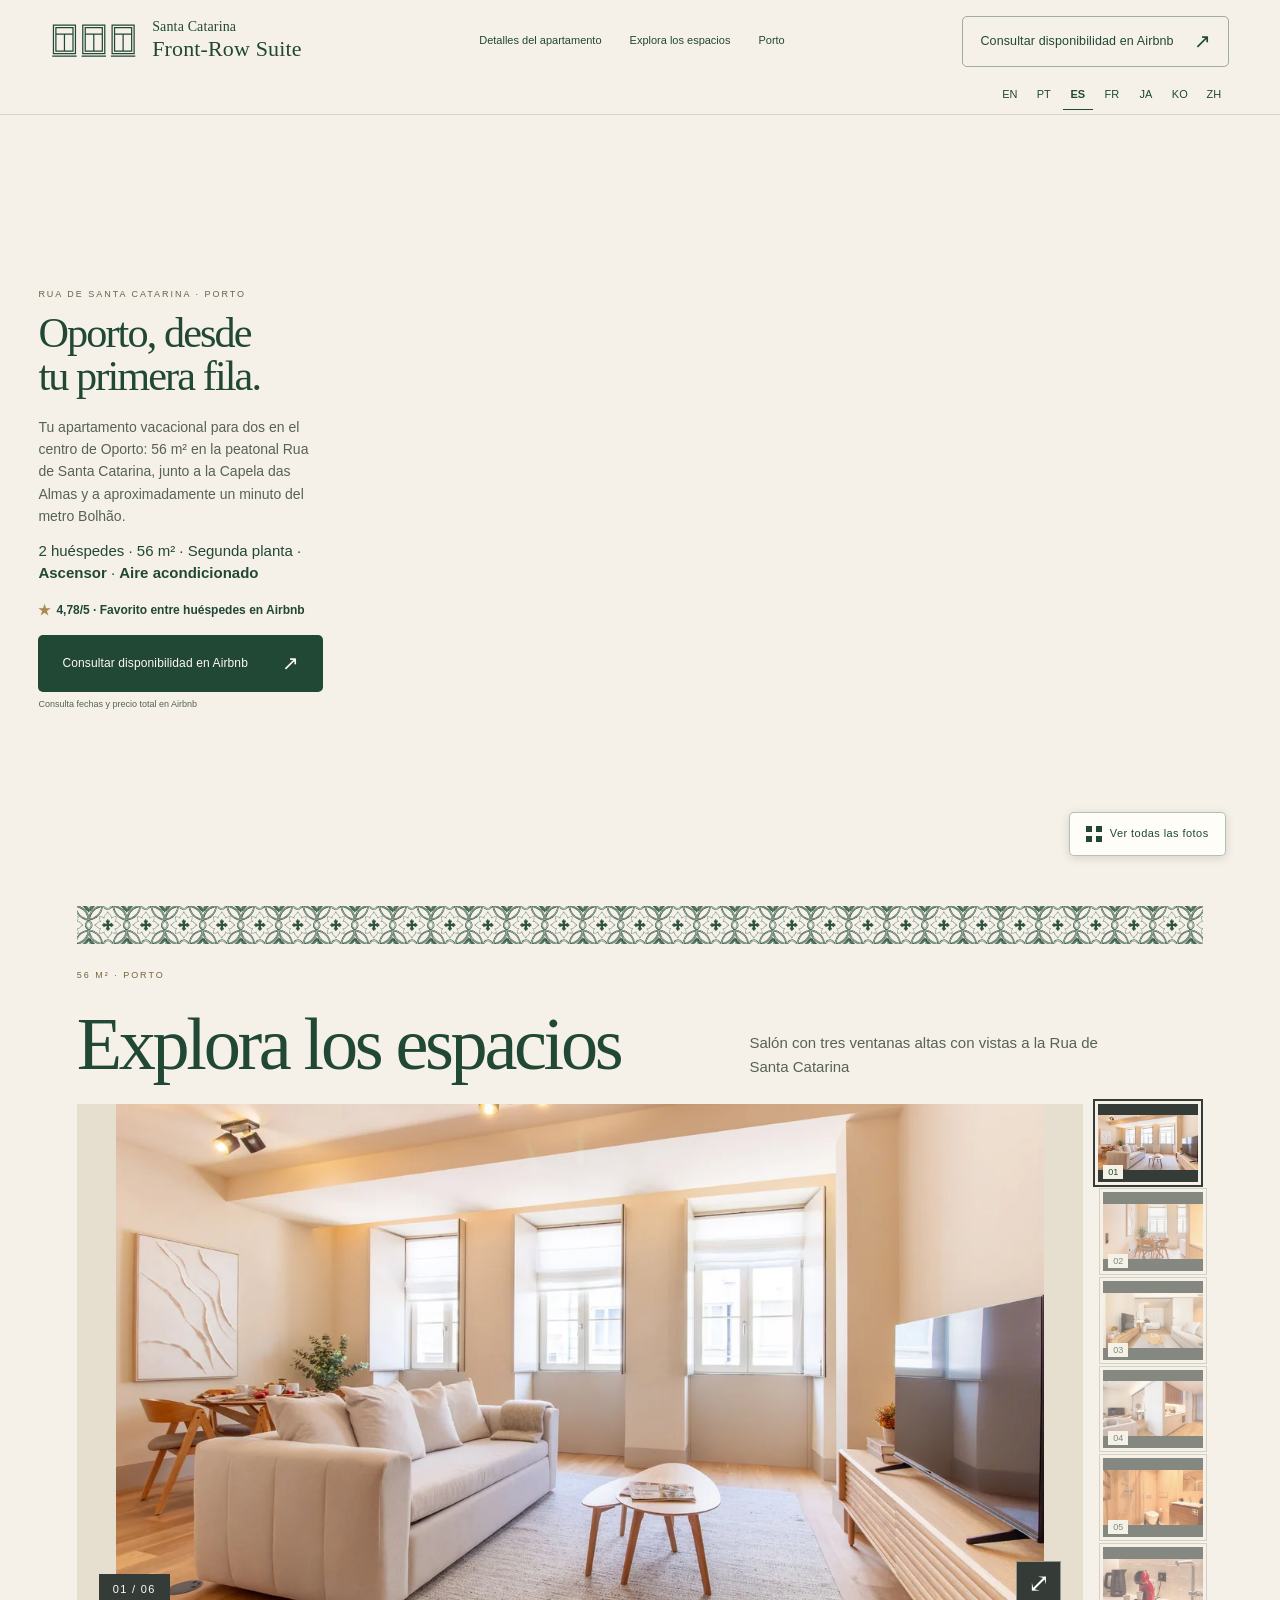
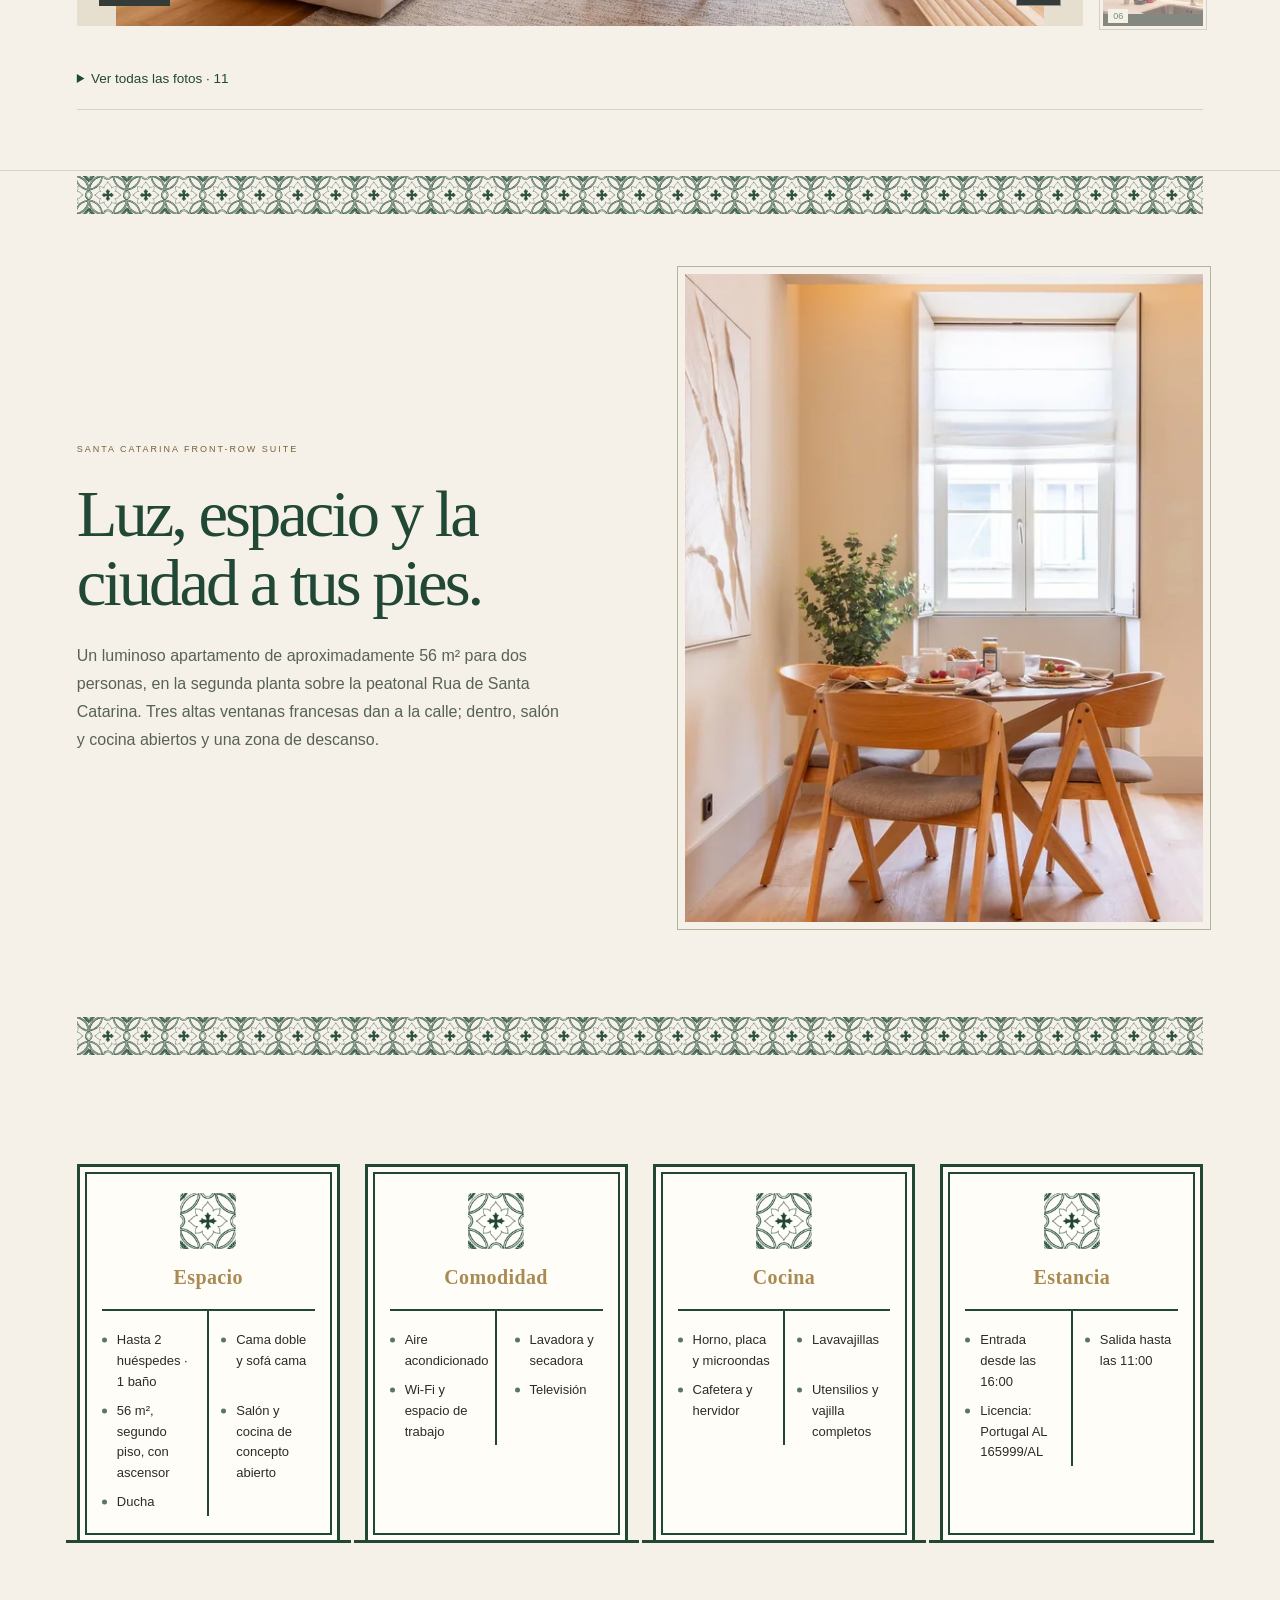
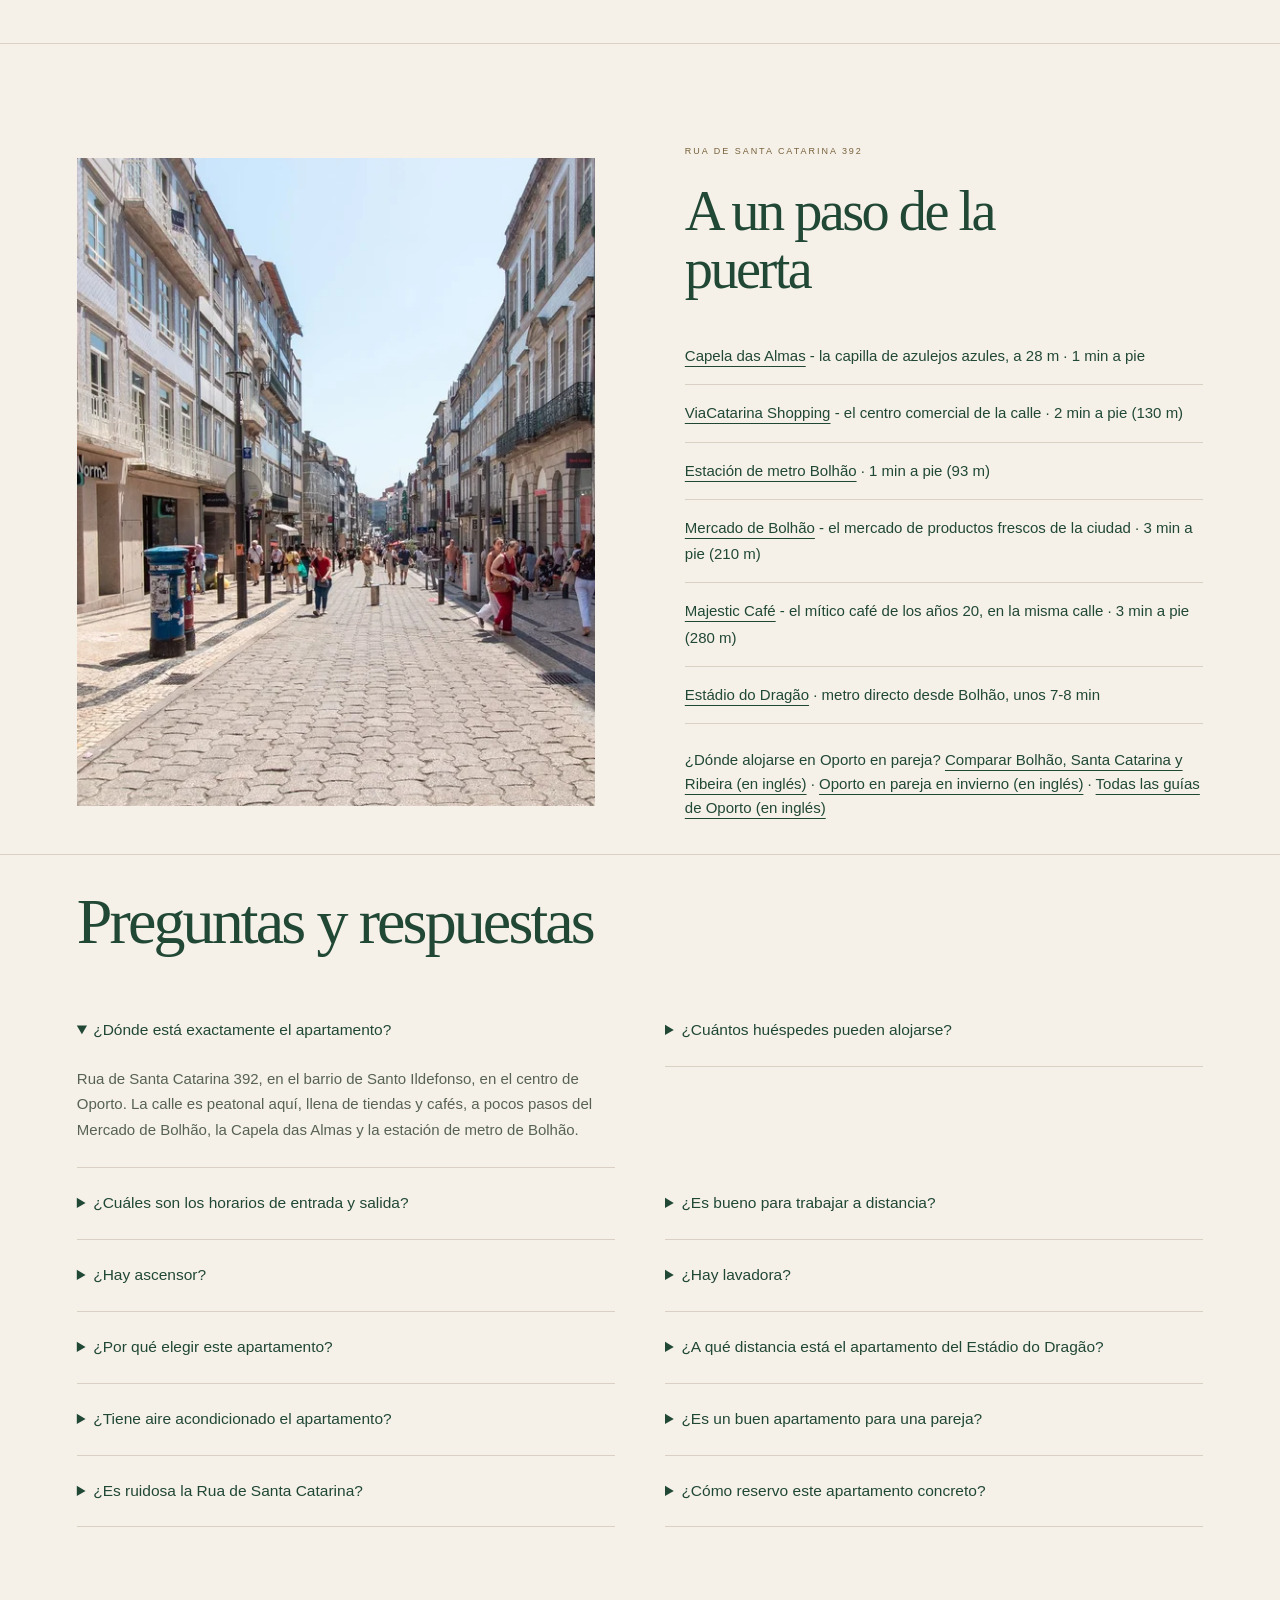
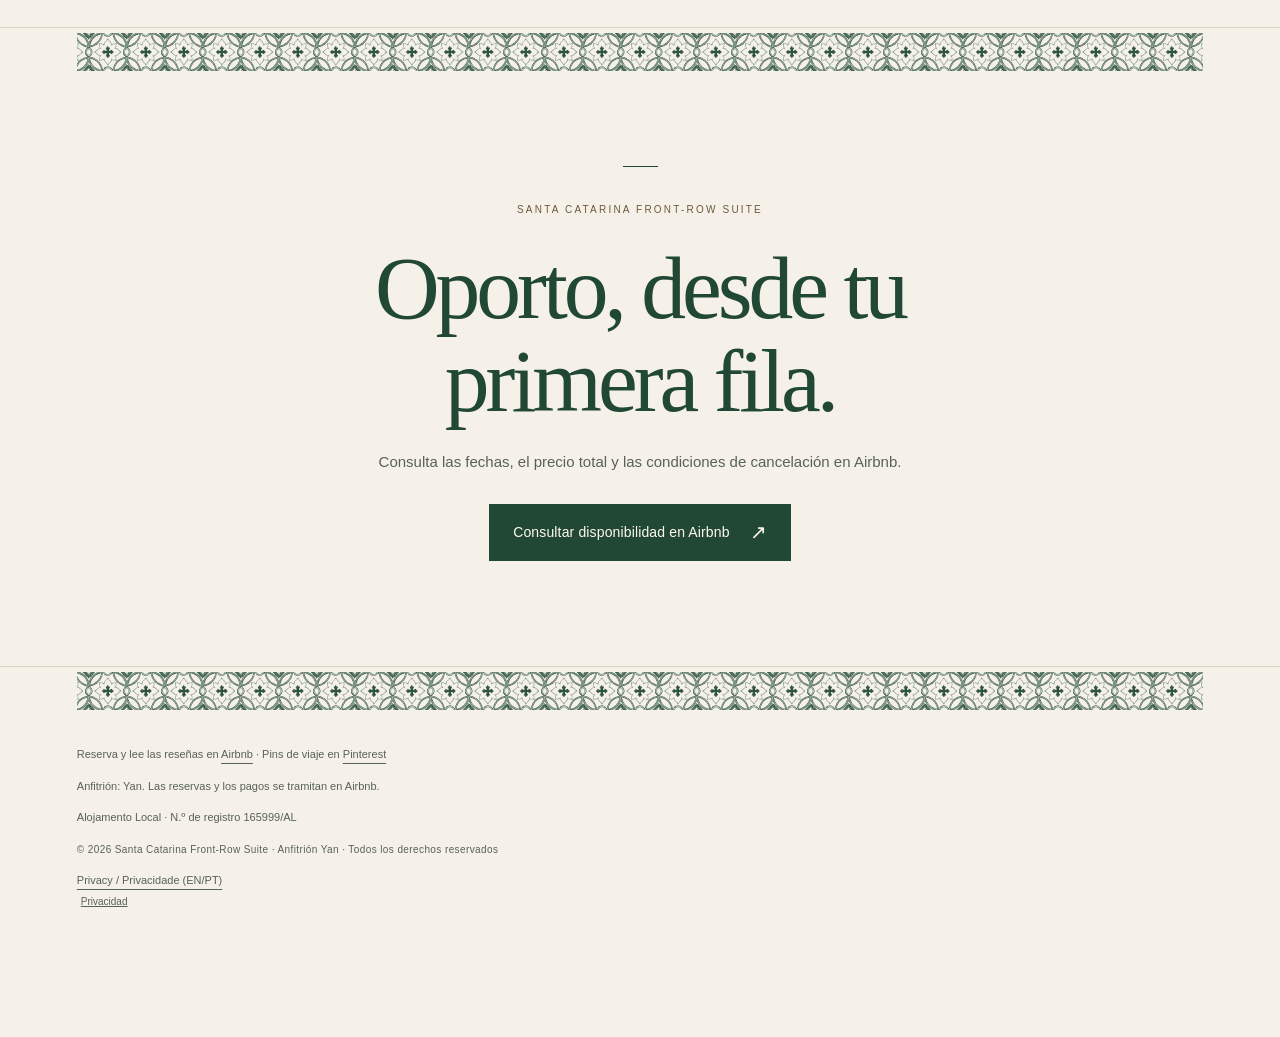
==== commit 89b4e2a4: "Update index.html" ====
--- a/es/index.html
+++ b/es/index.html
@@ -262,7 +262,7 @@
 <p><a href="https://maps.app.goo.gl/CtZPgoXBhQ2FH2Q48" rel="noopener">Mercado de Bolhão</a> - el mercado de productos frescos de la ciudad · 3 min a pie (210 m)</p>
 <p><a href="https://maps.app.goo.gl/dxZPnbV4CiZjx5Y49" rel="noopener">Majestic Café</a> - el mítico café de los años 20, en la misma calle · 3 min a pie (280 m)</p>
 <p><a href="https://www.google.com/maps/search/?api=1&amp;query=Est%C3%A1dio+do+Drag%C3%A3o" rel="noopener">Estádio do Dragão</a> · metro directo desde Bolhão, unos 7-8 min</p>
-</div><p style="margin-top:24px;font-size:15px">¿Dónde alojarse en Oporto en pareja? <a href="/guides/where-to-stay-porto-for-two/">Comparar Bolhão, Santa Catarina y Ribeira (en inglés)</a> · <a href="/guides/">Todas las guías de Oporto (en inglés)</a></p></div></section><section class="section questions reveal"><h2>Preguntas y respuestas</h2><div class="faq">
+</div><p style="margin-top:24px;font-size:15px">¿Dónde alojarse en Oporto en pareja? <a href="/guides/where-to-stay-porto-for-two/">Comparar Bolhão, Santa Catarina y Ribeira (en inglés)</a> · <a href="/guides/porto-for-two-in-winter/" hreflang="en">Oporto en pareja en invierno (en inglés)</a> · <a href="/guides/">Todas las guías de Oporto (en inglés)</a></p></div></section><section class="section questions reveal"><h2>Preguntas y respuestas</h2><div class="faq">
 <details open=""><summary>¿Dónde está exactamente el apartamento?</summary><p>Rua de Santa Catarina 392, en el barrio de Santo Ildefonso, en el centro de Oporto. La calle es peatonal aquí, llena de tiendas y cafés, a pocos pasos del Mercado de Bolhão, la Capela das Almas y la estación de metro de Bolhão.</p></details>
 <details><summary>¿Cuántos huéspedes pueden alojarse?</summary><p>Una cama doble y un sofá cama ofrecen opciones flexibles para dos huéspedes, incluidos amigos que prefieren dormir en camas separadas. Ocupación máxima: 2 huéspedes.</p></details>
 <details><summary>¿Cuáles son los horarios de entrada y salida?</summary><p>La entrada es desde las 16:00 y la salida hasta las 11:00. Los detalles y cualquier flexibilidad se confirman con cada reserva en Airbnb.</p></details>
